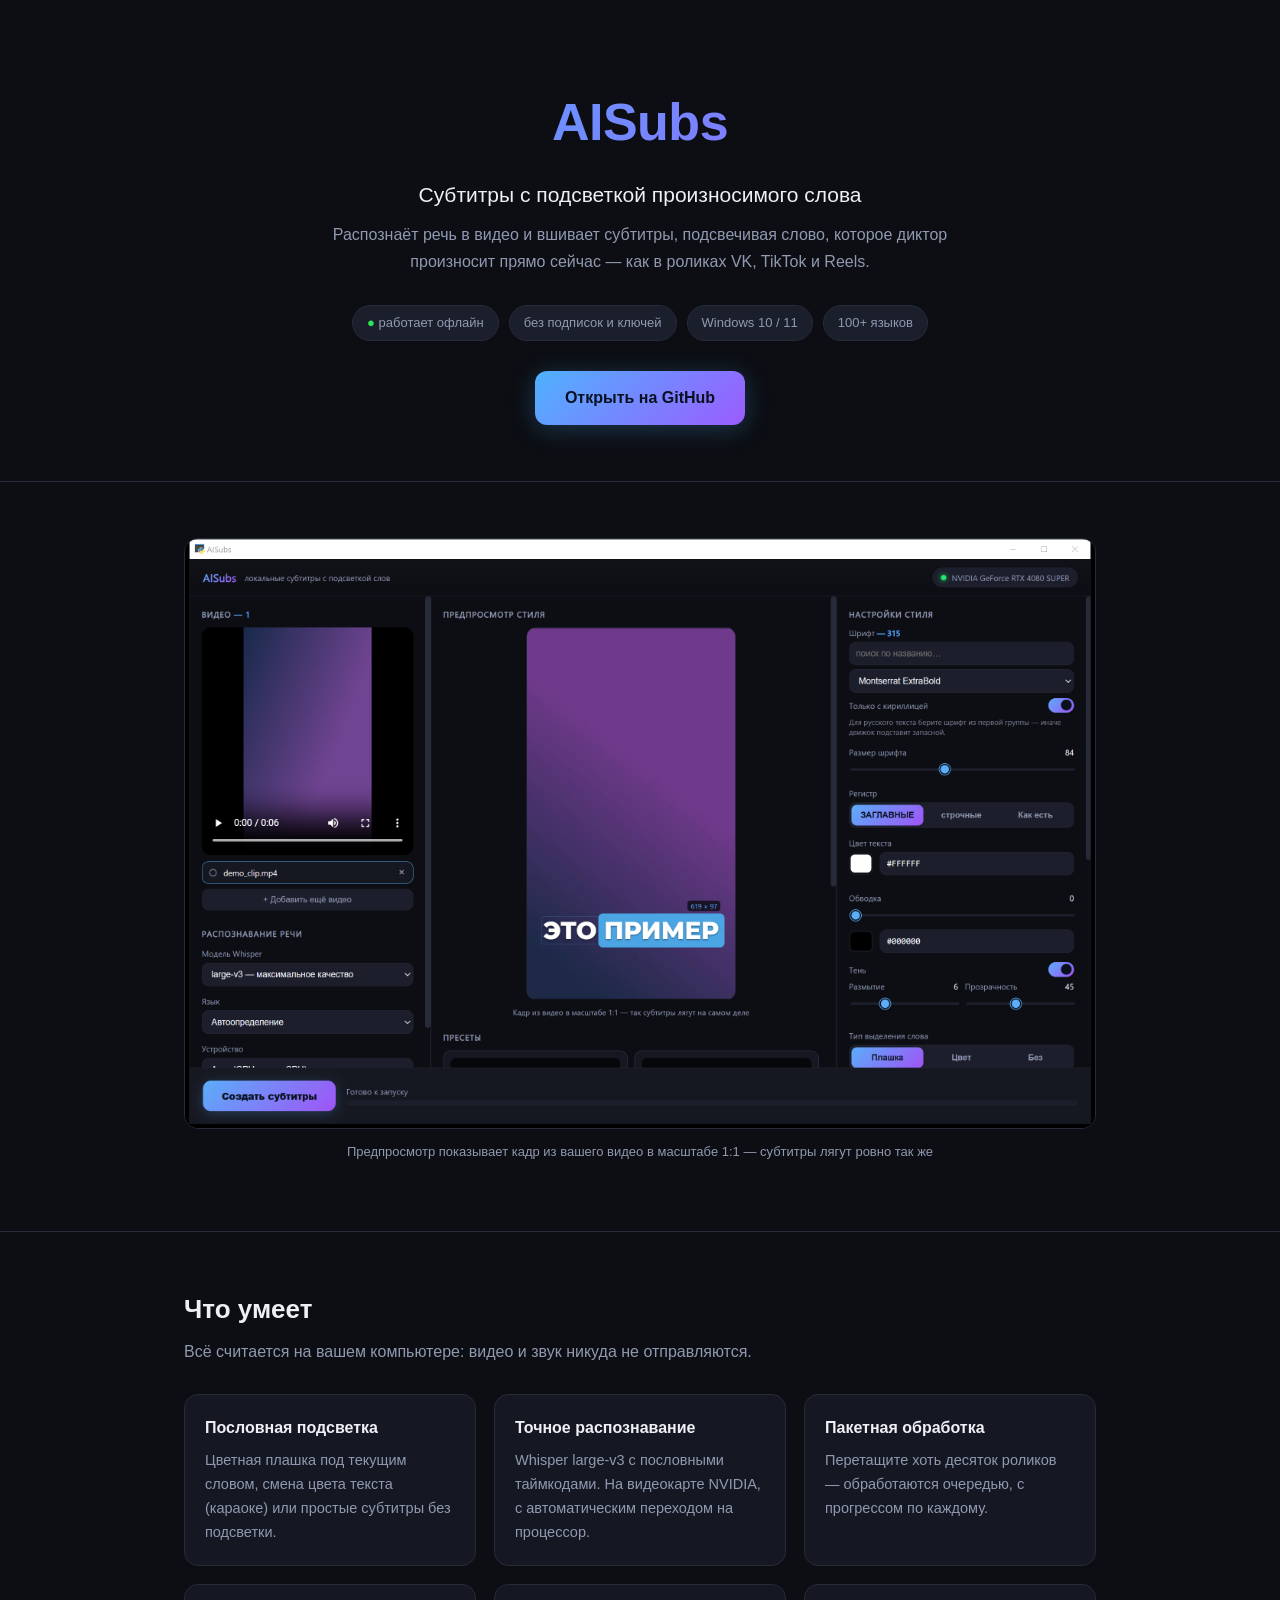
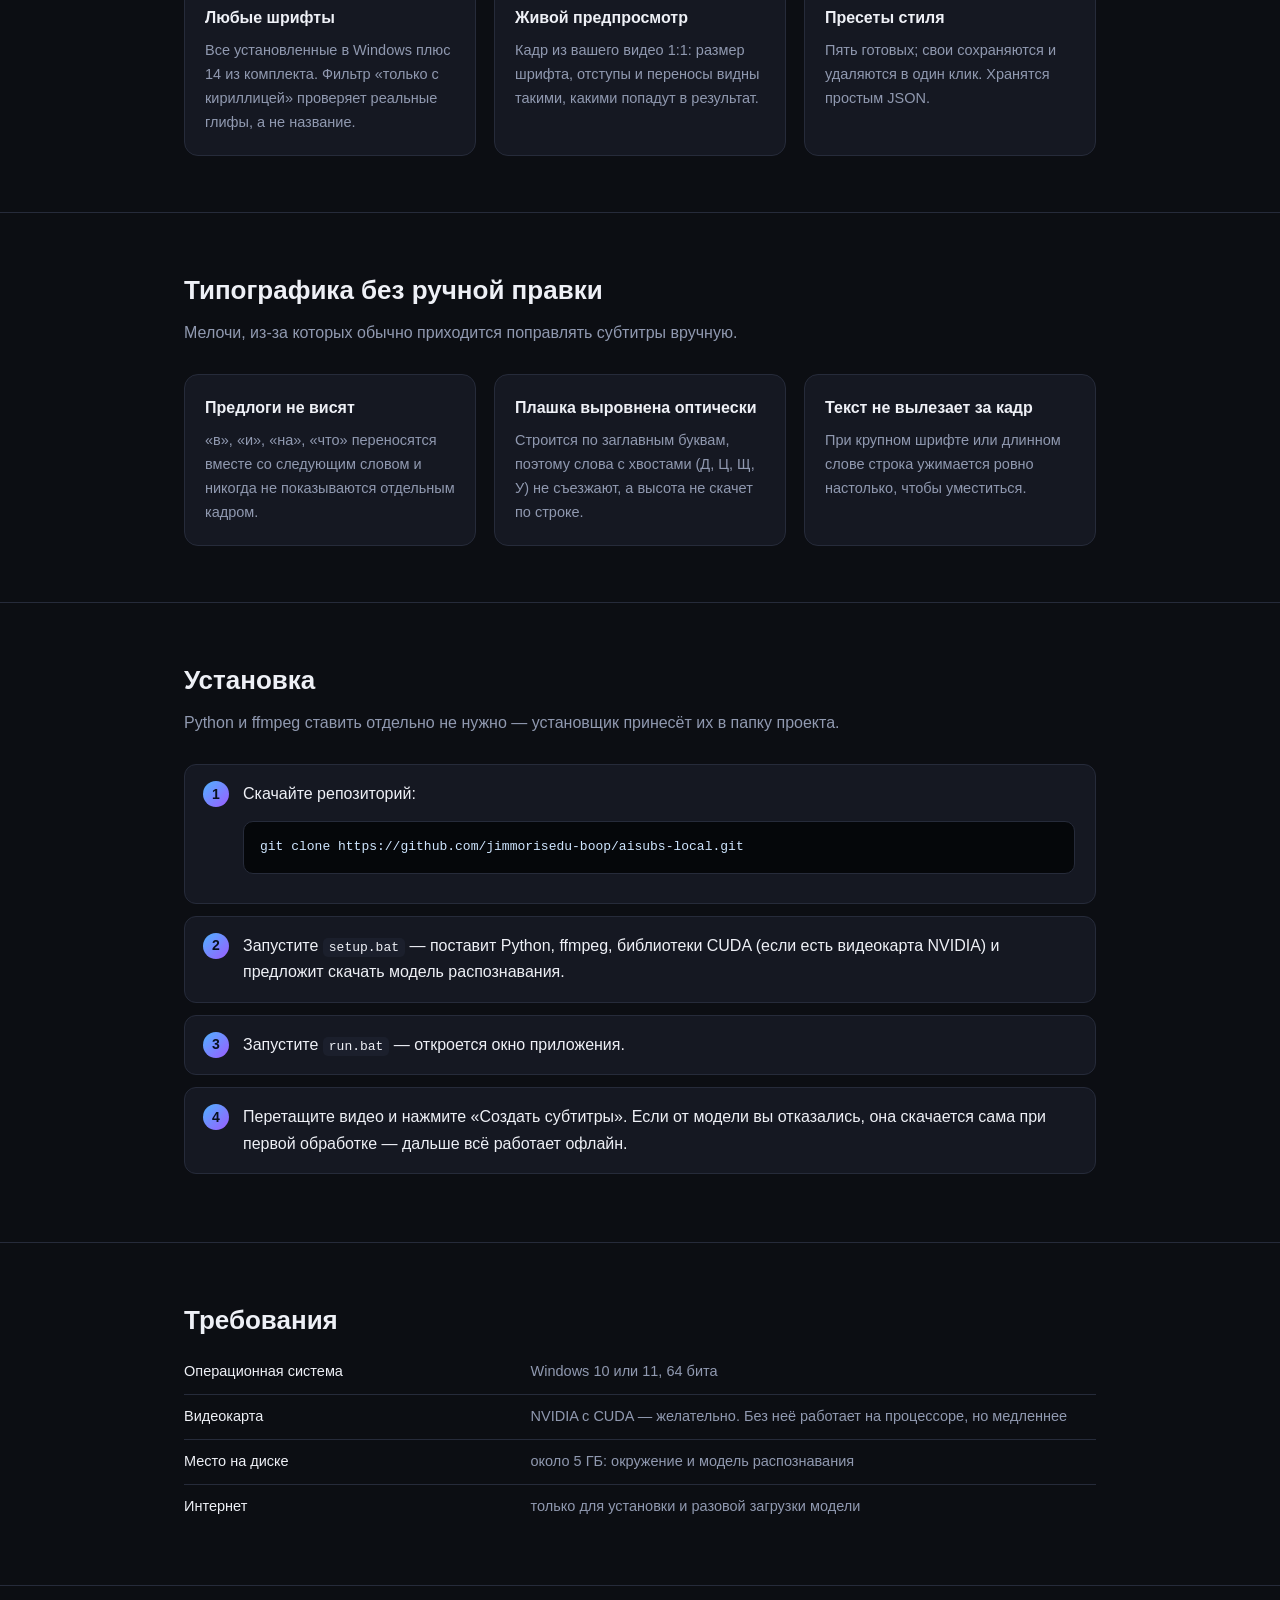
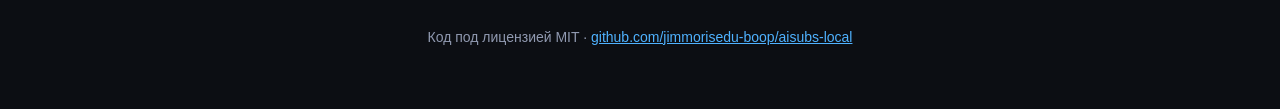
==== docs/index.html @ 1dc3ffa7 "setup.bat ставит всё необходимое, включая CUDA и модель Раньше установщик приносил только Python и f" ====
<!DOCTYPE html>
<html lang="ru">
<head>
<meta charset="UTF-8">
<meta name="viewport" content="width=device-width, initial-scale=1">
<title>AISubs — локальные субтитры с подсветкой слов</title>
<meta name="description" content="Приложение для Windows: распознаёт речь и вшивает субтитры с подсветкой произносимого слова. Работает офлайн, без подписок.">
<style>
:root{
  --bg:#0c0e13; --panel:#151822; --panel-2:#1b1f2c; --border:#262b3a;
  --text:#eef0f6; --dim:#9099b0; --accent:#4fb2ff; --accent-2:#9b5cff;
  --grad:linear-gradient(135deg,#4fb2ff,#9b5cff); --good:#2be55b;
}
*{box-sizing:border-box}
body{
  margin:0; background:var(--bg); color:var(--text);
  font-family:-apple-system,"Segoe UI",Roboto,sans-serif; line-height:1.65;
}
a{color:var(--accent)}
.wrap{max-width:960px; margin:0 auto; padding:0 24px}

header{padding:80px 0 56px; text-align:center; border-bottom:1px solid var(--border)}
.logo{
  font-size:52px; font-weight:800; letter-spacing:-.5px; margin:0 0 12px;
  background:var(--grad); -webkit-background-clip:text; background-clip:text; color:transparent;
}
.tagline{font-size:21px; color:var(--text); margin:0 0 10px}
.sub{color:var(--dim); max-width:620px; margin:0 auto 30px}
.badges{display:flex; gap:10px; justify-content:center; flex-wrap:wrap; margin-bottom:30px}
.badge{
  background:var(--panel-2); border:1px solid var(--border); color:var(--dim);
  padding:6px 14px; border-radius:999px; font-size:13px;
}
.badge b{color:var(--good); font-weight:600}
.cta{
  display:inline-block; background:var(--grad); color:#08111f; font-weight:800;
  padding:14px 30px; border-radius:12px; text-decoration:none; font-size:16px;
  box-shadow:0 4px 24px rgba(79,178,255,.25);
}
.cta:hover{filter:brightness(1.08)}

section{padding:56px 0; border-bottom:1px solid var(--border)}
h2{font-size:26px; margin:0 0 8px}
.lead{color:var(--dim); margin:0 0 28px}

.shot{width:100%; border-radius:14px; border:1px solid var(--border); display:block}
.caption{text-align:center; color:var(--dim); font-size:13px; margin-top:12px}

.grid{display:grid; grid-template-columns:repeat(auto-fit,minmax(260px,1fr)); gap:18px}
.card{background:var(--panel); border:1px solid var(--border); border-radius:14px; padding:20px}
.card h3{margin:0 0 8px; font-size:16px}
.card p{margin:0; color:var(--dim); font-size:14.5px}

ol.steps{counter-reset:s; list-style:none; padding:0; margin:0}
ol.steps li{
  counter-increment:s; background:var(--panel); border:1px solid var(--border);
  border-radius:12px; padding:16px 20px 16px 58px; margin-bottom:12px; position:relative;
}
ol.steps li::before{
  content:counter(s); position:absolute; left:18px; top:16px;
  width:26px; height:26px; border-radius:50%; background:var(--grad); color:#08111f;
  font-weight:800; font-size:14px; display:flex; align-items:center; justify-content:center;
}
code, pre{font-family:ui-monospace,Consolas,monospace}
pre{
  background:#05070a; border:1px solid var(--border); border-radius:10px;
  padding:14px 16px; overflow-x:auto; font-size:13.5px; color:#cfe6ff;
}
code{background:var(--panel-2); padding:2px 6px; border-radius:5px; font-size:13px}
pre code{background:none; padding:0}

table{width:100%; border-collapse:collapse; font-size:14.5px}
td{padding:10px 0; border-bottom:1px solid var(--border); color:var(--dim)}
td:first-child{color:var(--text); width:38%}
tr:last-child td{border-bottom:none}

footer{padding:40px 0 60px; text-align:center; color:var(--dim); font-size:14px}
</style>
</head>
<body>

<header>
  <div class="wrap">
    <h1 class="logo">AISubs</h1>
    <p class="tagline">Субтитры с подсветкой произносимого слова</p>
    <p class="sub">
      Распознаёт речь в видео и вшивает субтитры, подсвечивая слово, которое
      диктор произносит прямо сейчас — как в роликах VK, TikTok и Reels.
    </p>
    <div class="badges">
      <span class="badge"><b>●</b> работает офлайн</span>
      <span class="badge">без подписок и ключей</span>
      <span class="badge">Windows 10 / 11</span>
      <span class="badge">100+ языков</span>
    </div>
    <a class="cta" href="https://github.com/jimmorisedu-boop/aisubs-local">Открыть на GitHub</a>
  </div>
</header>

<section>
  <div class="wrap">
    <img class="shot" src="screenshot.png" alt="Окно AISubs: очередь видео, предпросмотр на кадре, настройки стиля">
    <p class="caption">Предпросмотр показывает кадр из вашего видео в масштабе 1:1 — субтитры лягут ровно так же</p>
  </div>
</section>

<section>
  <div class="wrap">
    <h2>Что умеет</h2>
    <p class="lead">Всё считается на вашем компьютере: видео и звук никуда не отправляются.</p>
    <div class="grid">
      <div class="card">
        <h3>Пословная подсветка</h3>
        <p>Цветная плашка под текущим словом, смена цвета текста (караоке) или простые субтитры без подсветки.</p>
      </div>
      <div class="card">
        <h3>Точное распознавание</h3>
        <p>Whisper large-v3 с пословными таймкодами. На видеокарте NVIDIA, с автоматическим переходом на процессор.</p>
      </div>
      <div class="card">
        <h3>Пакетная обработка</h3>
        <p>Перетащите хоть десяток роликов — обработаются очередью, с прогрессом по каждому.</p>
      </div>
      <div class="card">
        <h3>Любые шрифты</h3>
        <p>Все установленные в Windows плюс 14 из комплекта. Фильтр «только с кириллицей» проверяет реальные глифы, а не название.</p>
      </div>
      <div class="card">
        <h3>Живой предпросмотр</h3>
        <p>Кадр из вашего видео 1:1: размер шрифта, отступы и переносы видны такими, какими попадут в результат.</p>
      </div>
      <div class="card">
        <h3>Пресеты стиля</h3>
        <p>Пять готовых; свои сохраняются и удаляются в один клик. Хранятся простым JSON.</p>
      </div>
    </div>
  </div>
</section>

<section>
  <div class="wrap">
    <h2>Типографика без ручной правки</h2>
    <p class="lead">Мелочи, из-за которых обычно приходится поправлять субтитры вручную.</p>
    <div class="grid">
      <div class="card">
        <h3>Предлоги не висят</h3>
        <p>«в», «и», «на», «что» переносятся вместе со следующим словом и никогда не показываются отдельным кадром.</p>
      </div>
      <div class="card">
        <h3>Плашка выровнена оптически</h3>
        <p>Строится по заглавным буквам, поэтому слова с хвостами (Д, Ц, Щ, У) не съезжают, а высота не скачет по строке.</p>
      </div>
      <div class="card">
        <h3>Текст не вылезает за кадр</h3>
        <p>При крупном шрифте или длинном слове строка ужимается ровно настолько, чтобы уместиться.</p>
      </div>
    </div>
  </div>
</section>

<section>
  <div class="wrap">
    <h2>Установка</h2>
    <p class="lead">Python и ffmpeg ставить отдельно не нужно — установщик принесёт их в папку проекта.</p>
    <ol class="steps">
      <li>Скачайте репозиторий:
        <pre><code>git clone https://github.com/jimmorisedu-boop/aisubs-local.git</code></pre>
      </li>
      <li>Запустите <code>setup.bat</code> — поставит Python, ffmpeg, библиотеки
          CUDA (если есть видеокарта NVIDIA) и предложит скачать модель
          распознавания.</li>
      <li>Запустите <code>run.bat</code> — откроется окно приложения.</li>
      <li>Перетащите видео и нажмите «Создать субтитры». Если от модели вы
          отказались, она скачается сама при первой обработке — дальше всё
          работает офлайн.</li>
    </ol>
  </div>
</section>

<section>
  <div class="wrap">
    <h2>Требования</h2>
    <table>
      <tr><td>Операционная система</td><td>Windows 10 или 11, 64 бита</td></tr>
      <tr><td>Видеокарта</td><td>NVIDIA с CUDA — желательно. Без неё работает на процессоре, но медленнее</td></tr>
      <tr><td>Место на диске</td><td>около 5 ГБ: окружение и модель распознавания</td></tr>
      <tr><td>Интернет</td><td>только для установки и разовой загрузки модели</td></tr>
    </table>
  </div>
</section>

<footer>
  <div class="wrap">
    Код под лицензией MIT ·
    <a href="https://github.com/jimmorisedu-boop/aisubs-local">github.com/jimmorisedu-boop/aisubs-local</a>
  </div>
</footer>

</body>
</html>
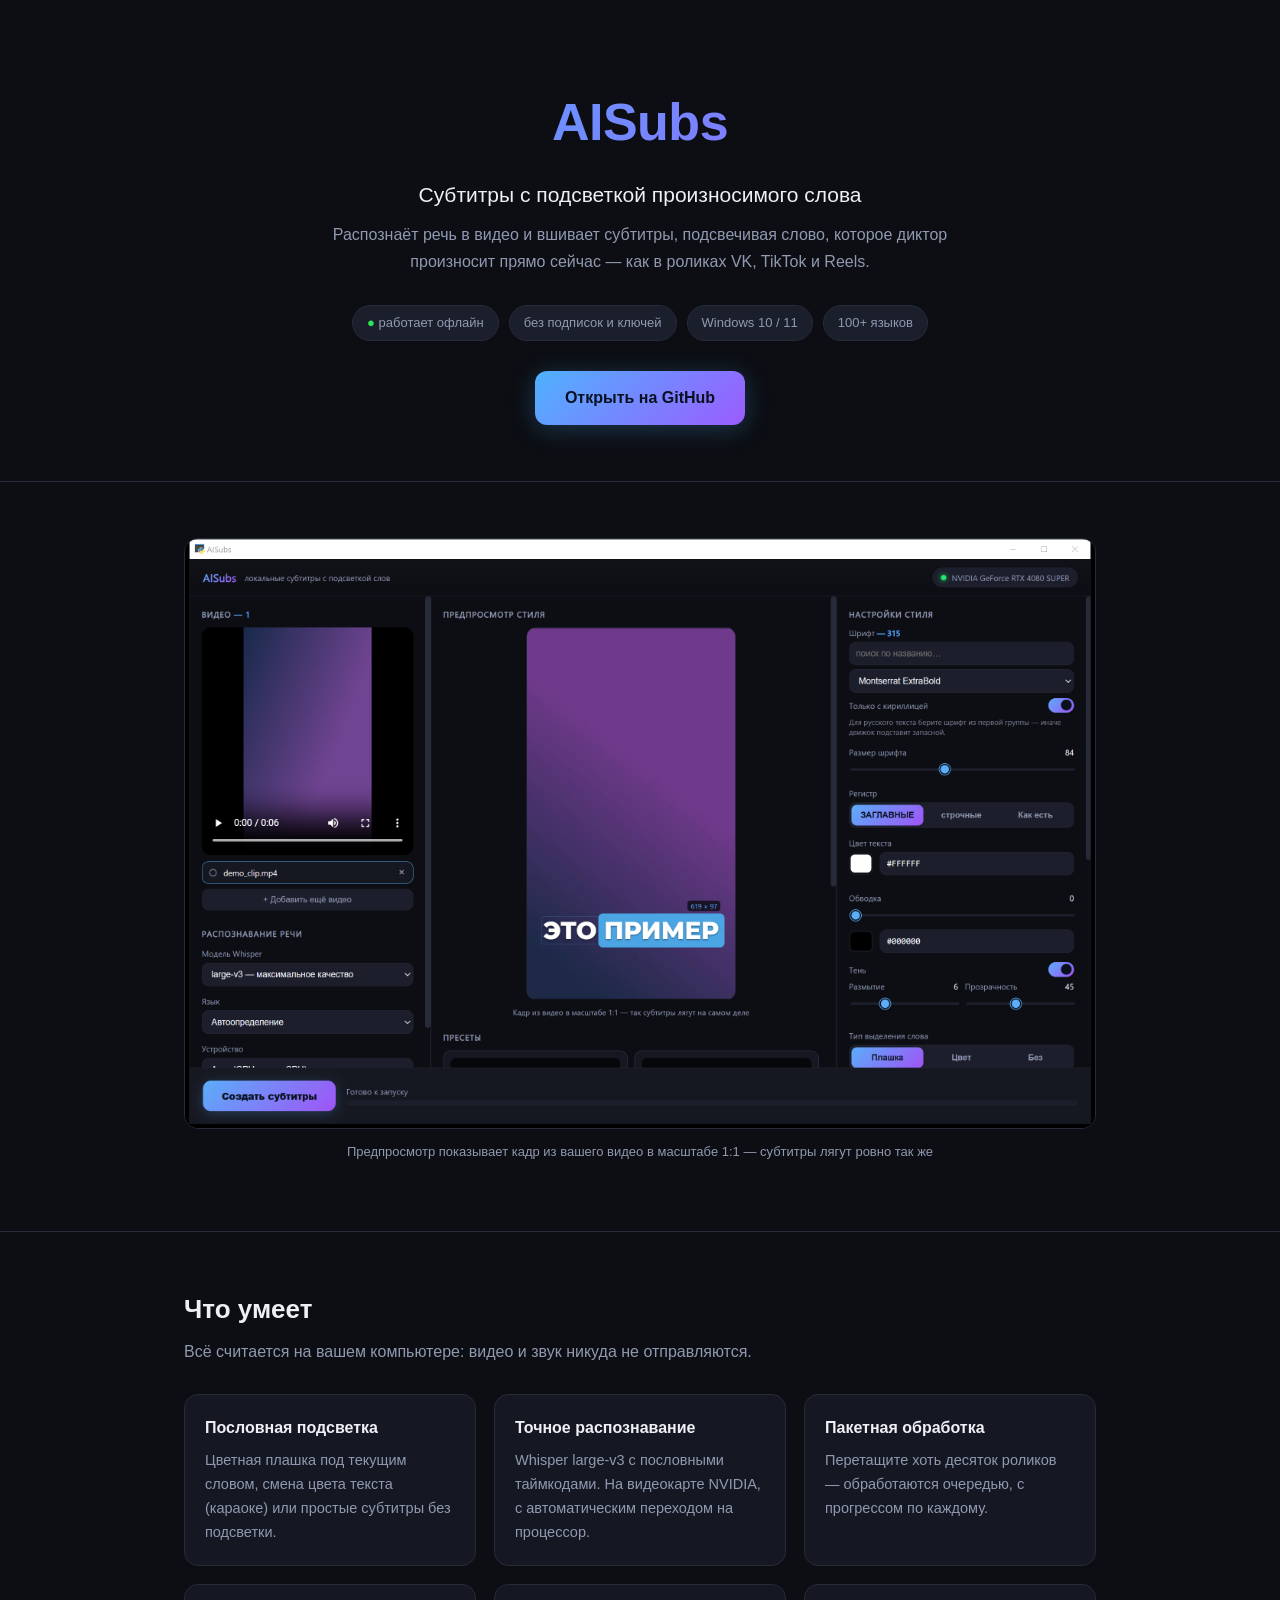
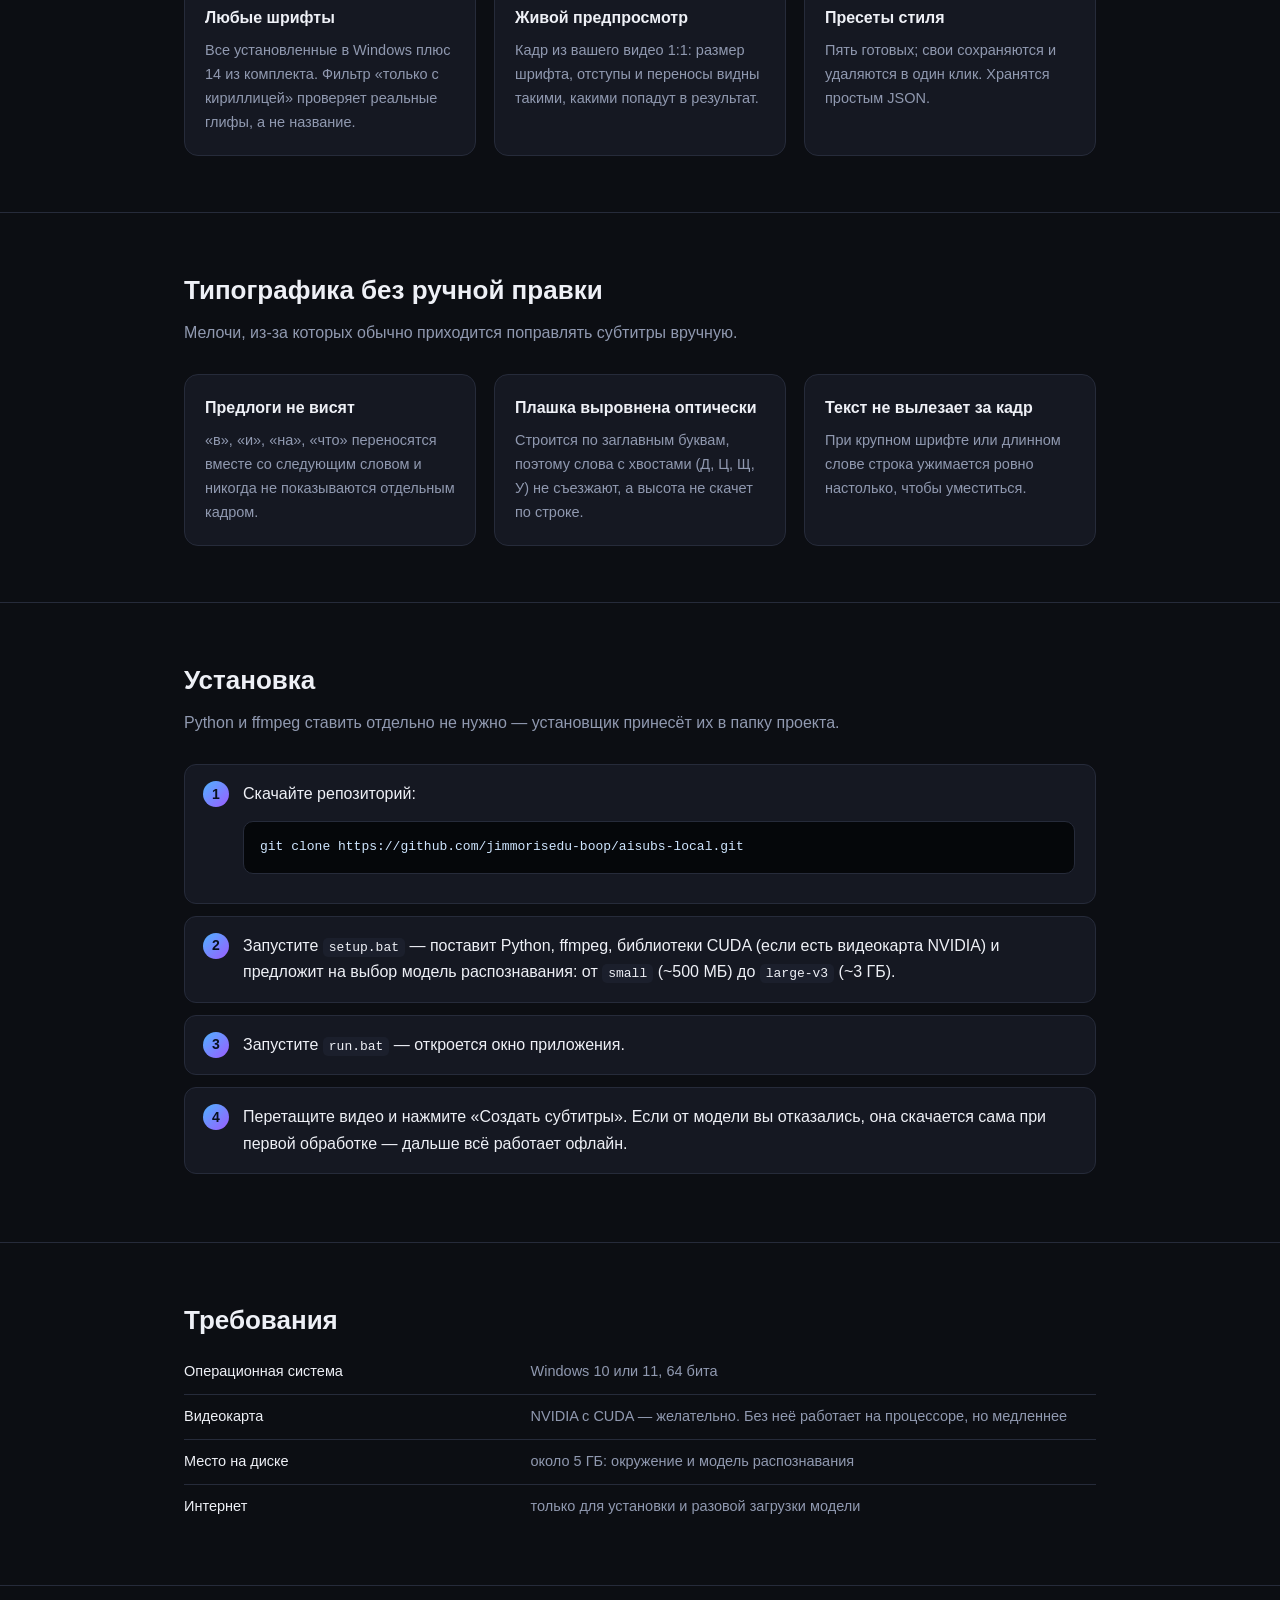
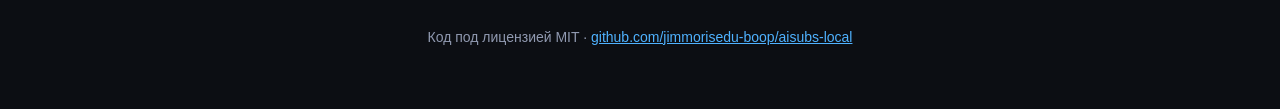
==== commit 7965f53c: "Выбор модели при установке и согласованный выбор в интерфейсе Установщик жёстко тянул large-v3 (3 ГБ" ====
--- a/docs/index.html
+++ b/docs/index.html
@@ -167,8 +167,9 @@
         <pre><code>git clone https://github.com/jimmorisedu-boop/aisubs-local.git</code></pre>
       </li>
       <li>Запустите <code>setup.bat</code> — поставит Python, ffmpeg, библиотеки
-          CUDA (если есть видеокарта NVIDIA) и предложит скачать модель
-          распознавания.</li>
+          CUDA (если есть видеокарта NVIDIA) и предложит на выбор модель
+          распознавания: от <code>small</code> (~500 МБ) до
+          <code>large-v3</code> (~3 ГБ).</li>
       <li>Запустите <code>run.bat</code> — откроется окно приложения.</li>
       <li>Перетащите видео и нажмите «Создать субтитры». Если от модели вы
           отказались, она скачается сама при первой обработке — дальше всё
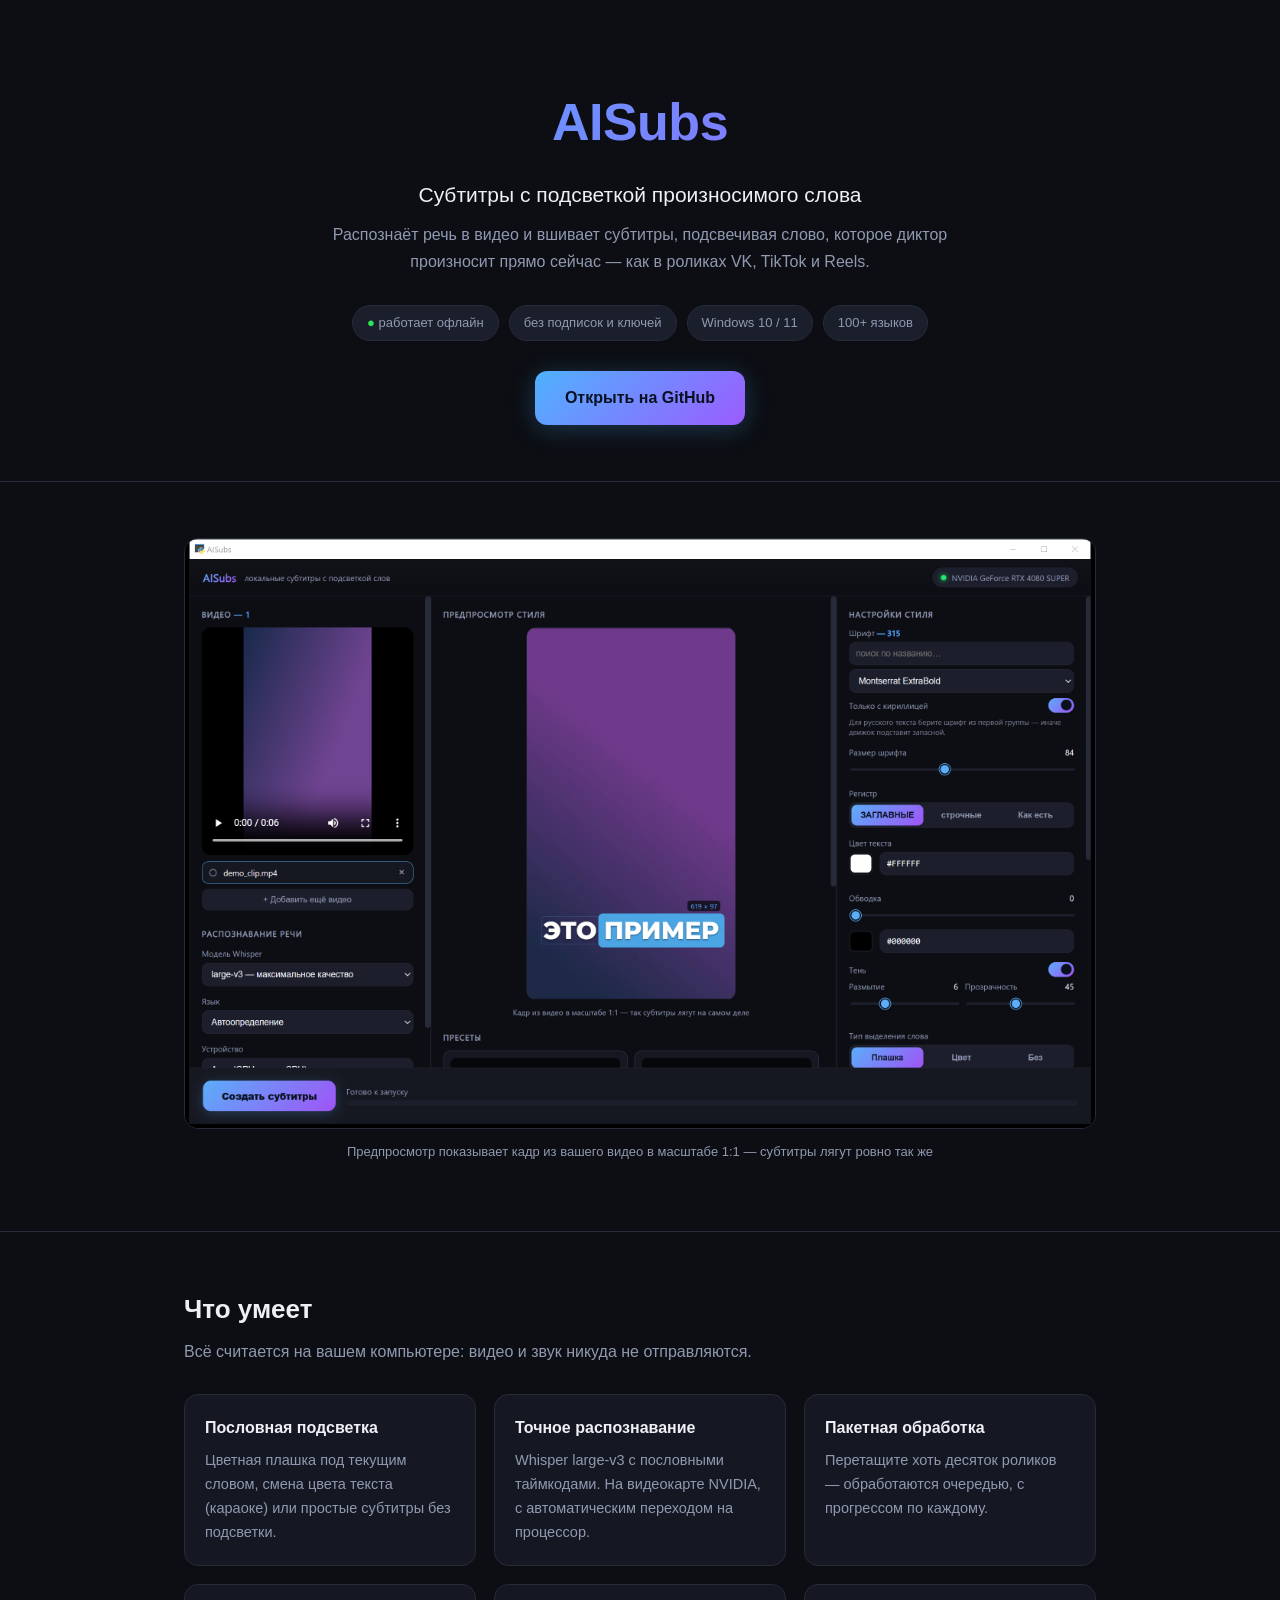
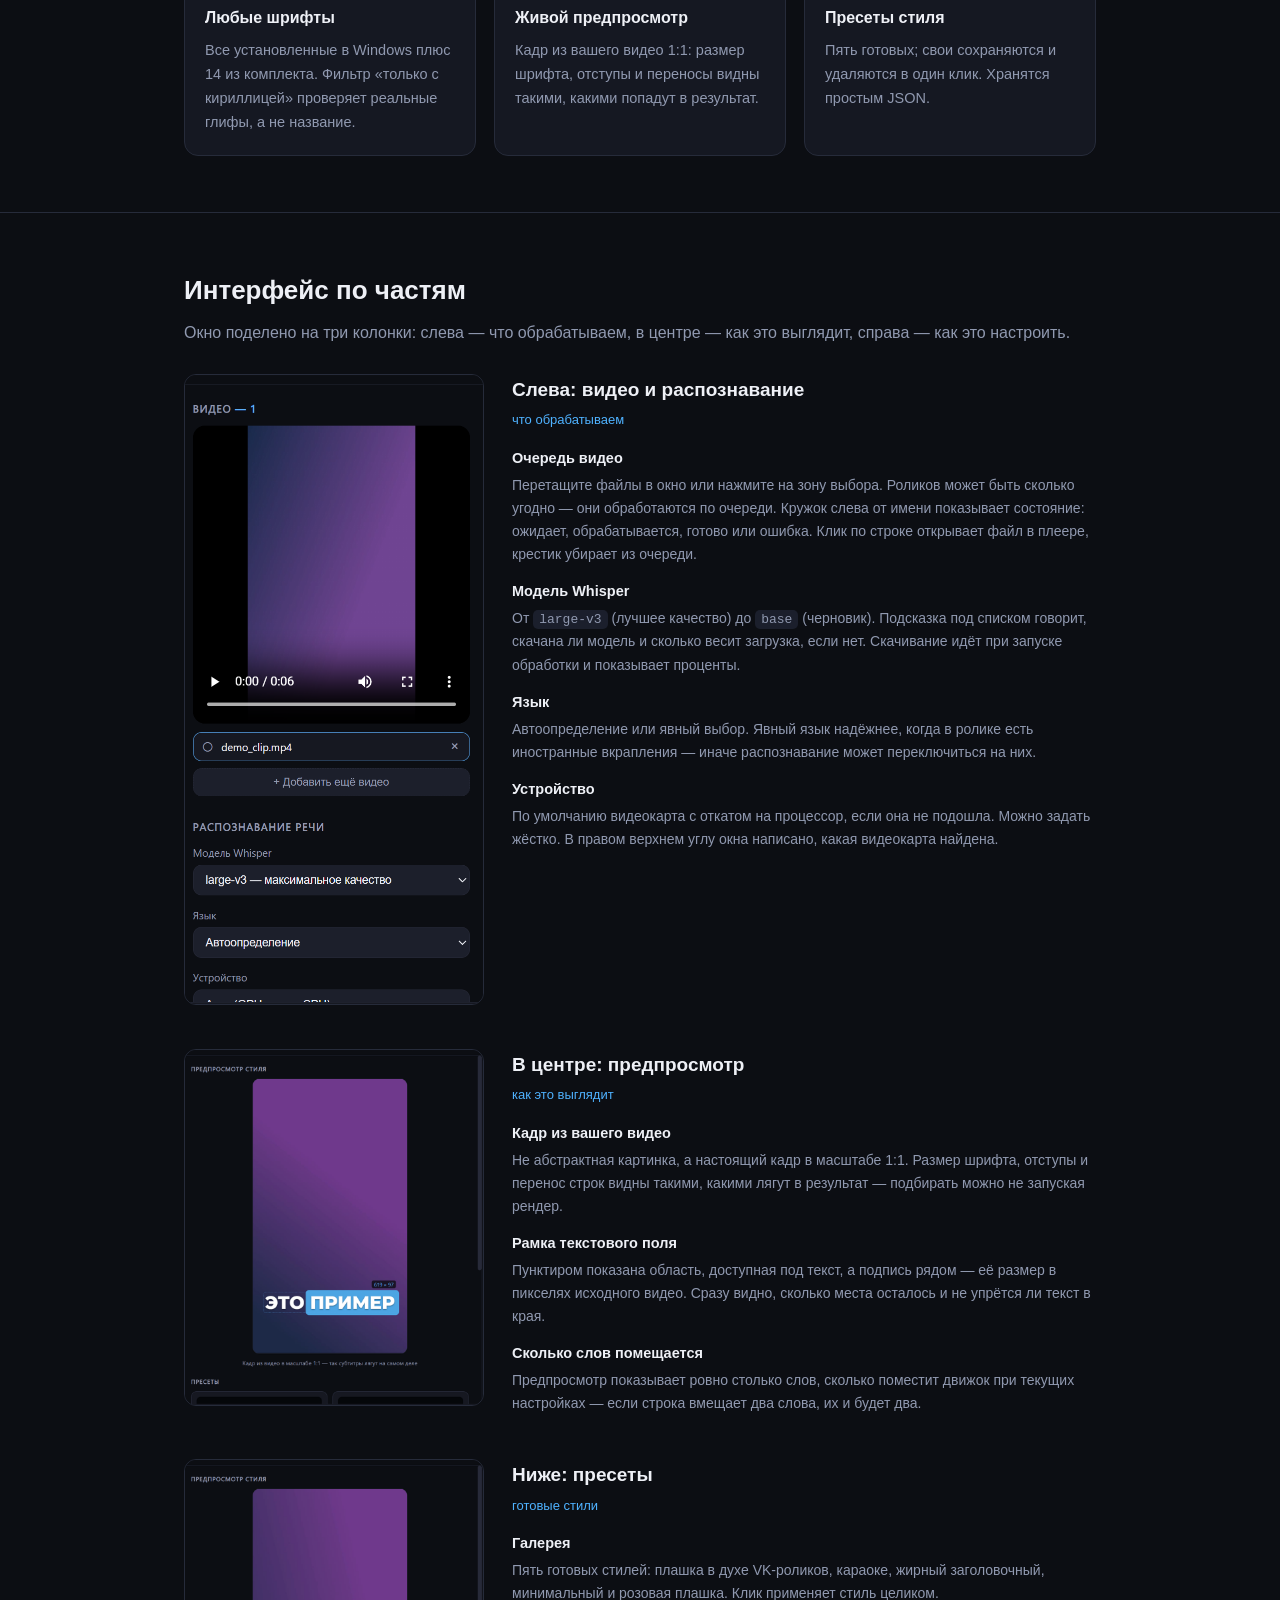
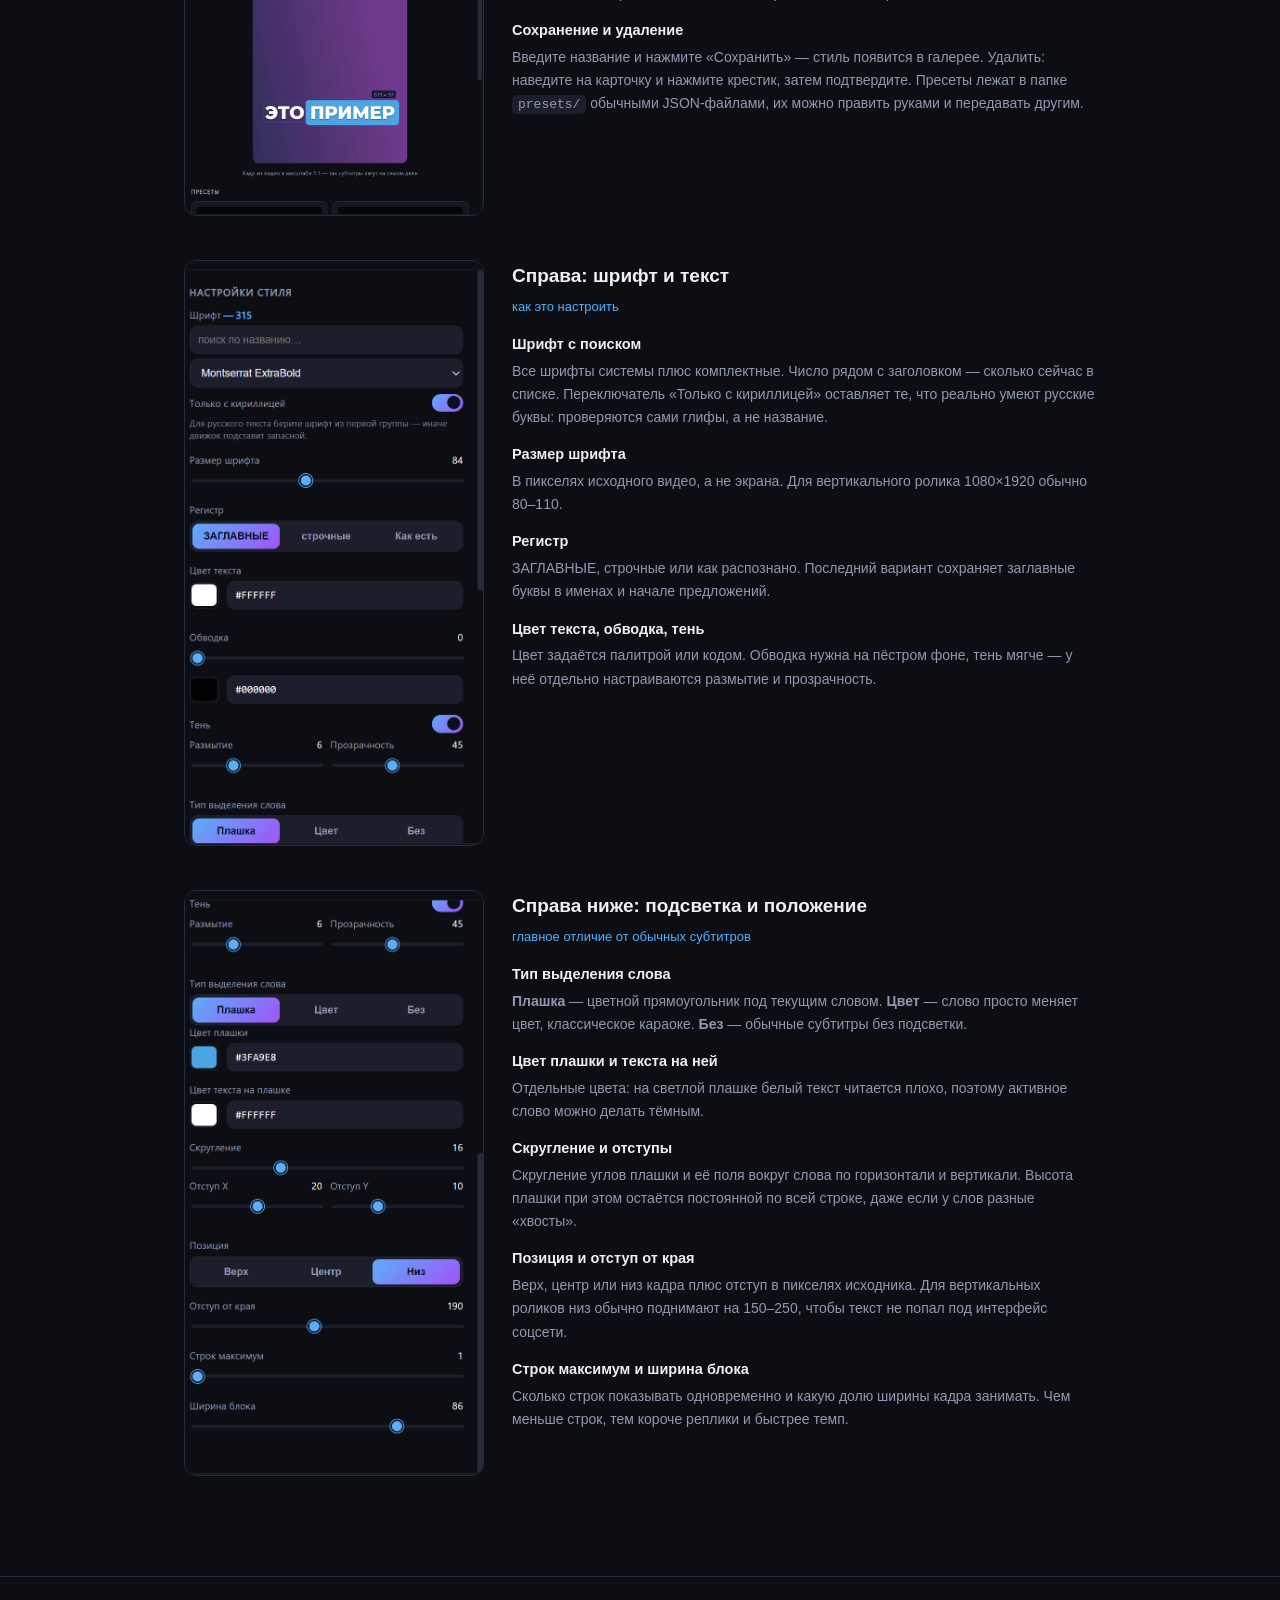
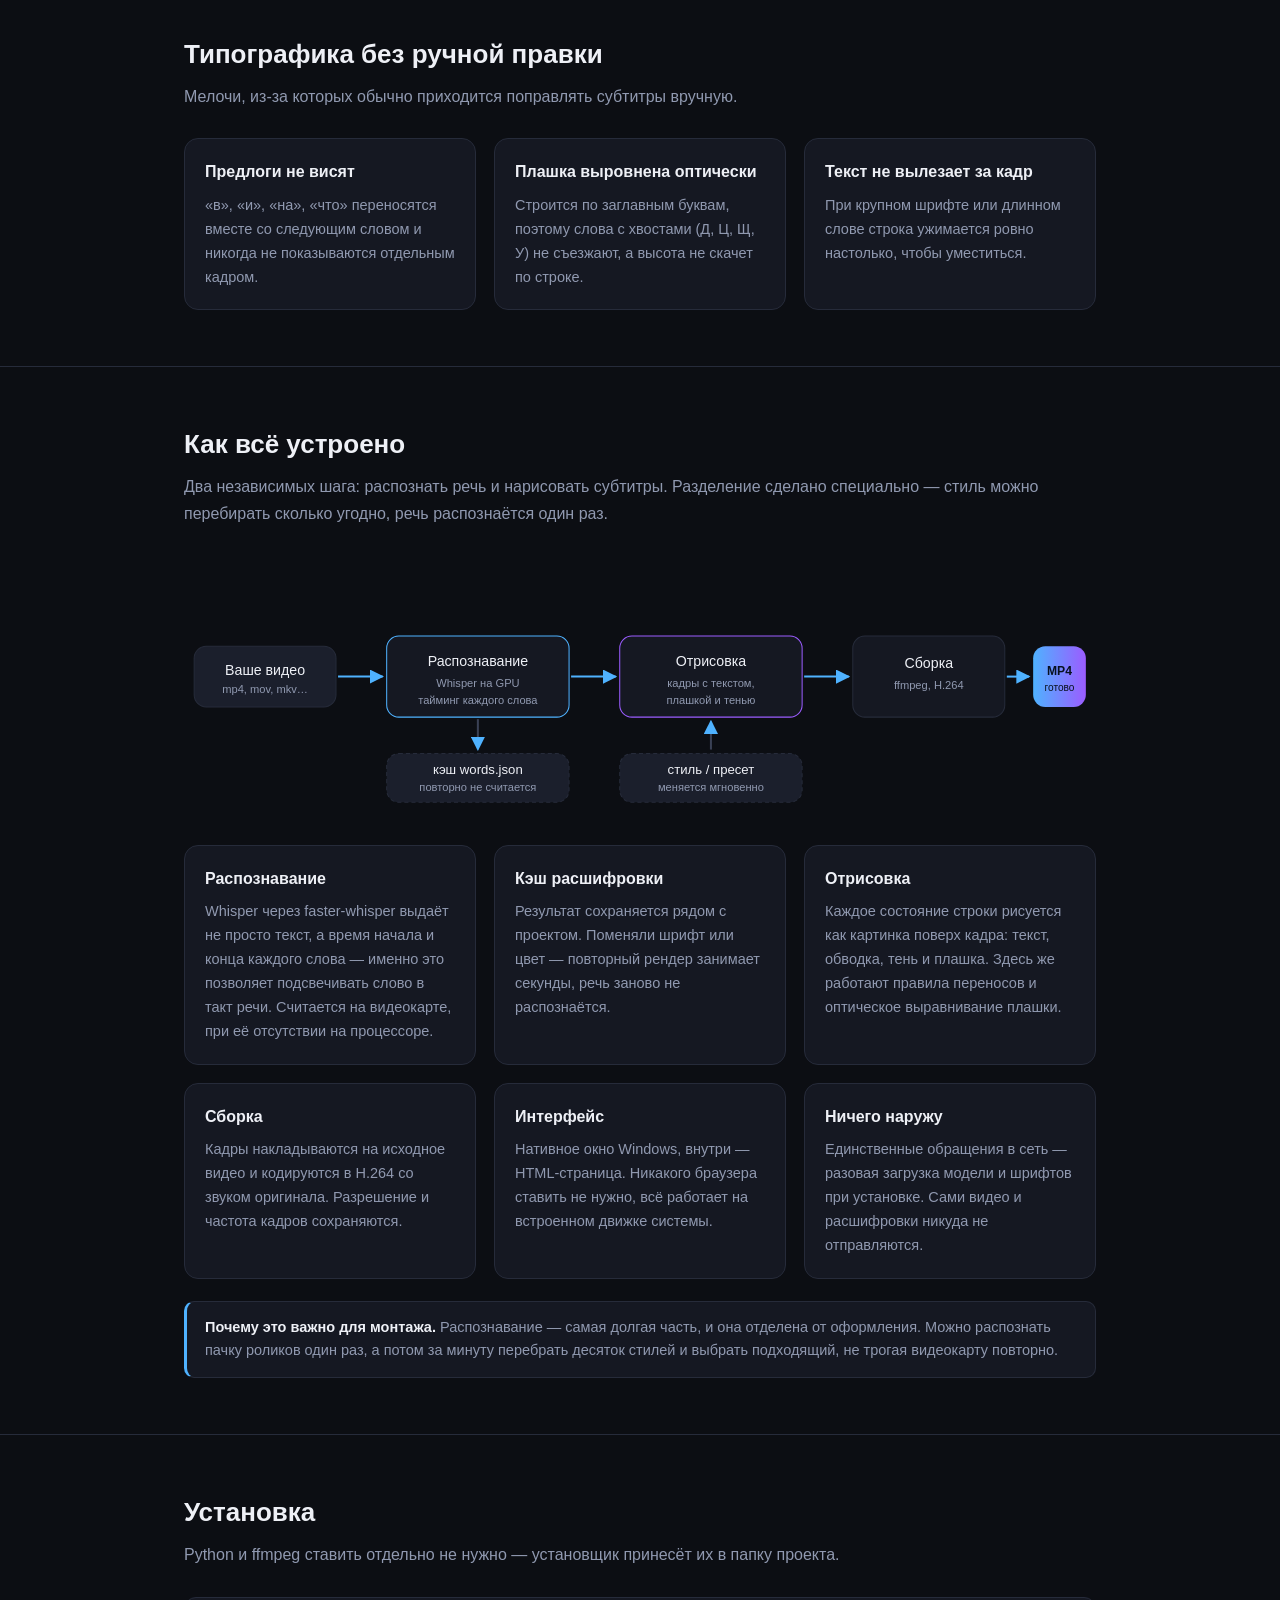
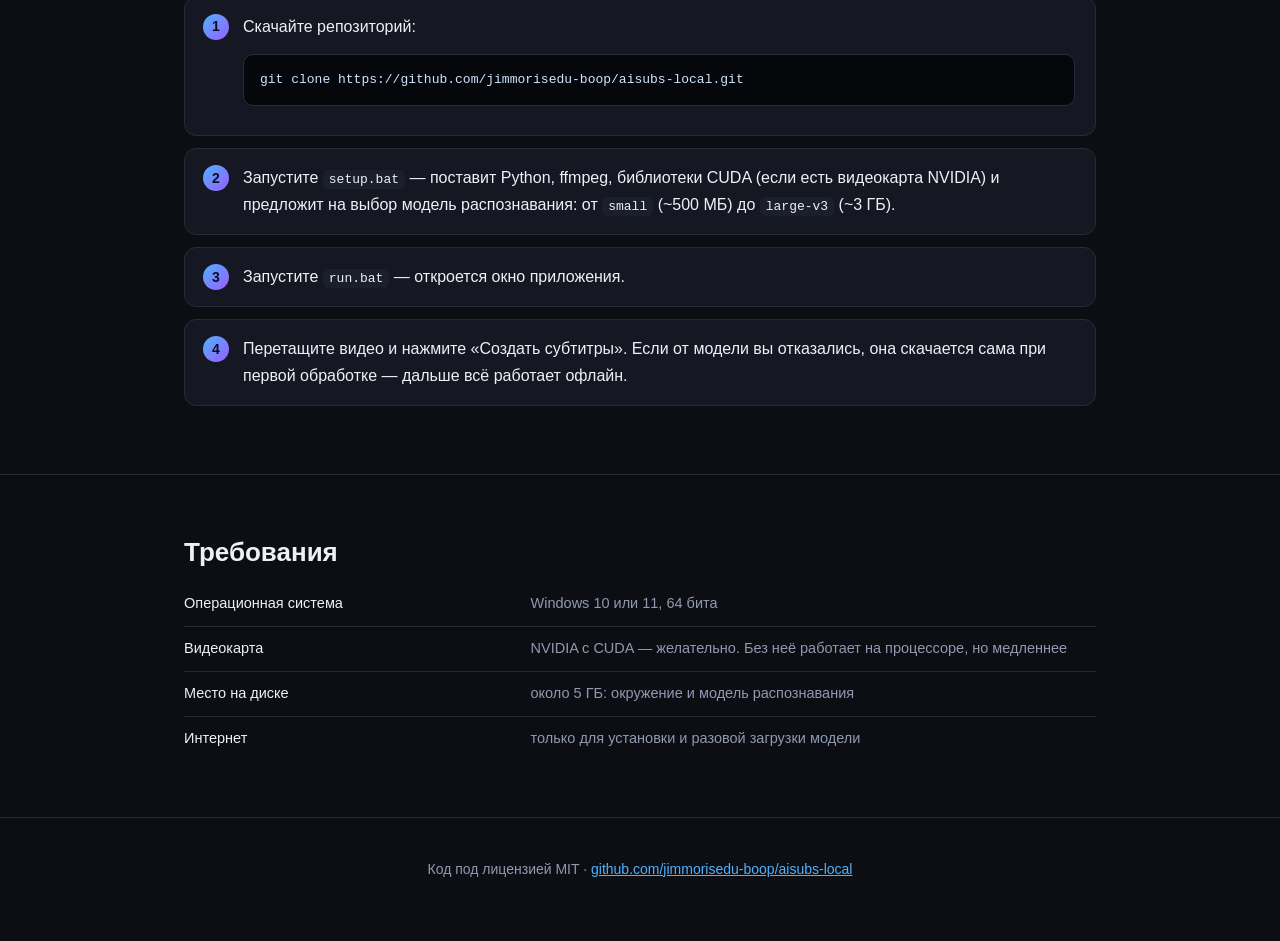
==== commit 16370102: "Страница: подробный разбор интерфейса и схема работы - пять панелей интерфейса с фрагментами скриншо" ====
--- a/docs/index.html
+++ b/docs/index.html
@@ -74,6 +74,34 @@
 td:first-child{color:var(--text); width:38%}
 tr:last-child td{border-bottom:none}
 
+/* panel walkthrough */
+.panel{
+  display:grid; grid-template-columns:minmax(0,300px) 1fr; gap:28px;
+  align-items:start; margin-bottom:44px;
+}
+.panel img{
+  width:100%; border-radius:12px; border:1px solid var(--border); display:block;
+}
+.panel h3{margin:0 0 4px; font-size:19px}
+.panel .role{color:var(--accent); font-size:13px; margin:0 0 16px}
+dl{margin:0}
+dt{color:var(--text); font-weight:600; font-size:14.5px; margin-top:14px}
+dt:first-child{margin-top:0}
+dd{margin:3px 0 0; color:var(--dim); font-size:14px}
+@media (max-width:720px){
+  .panel{grid-template-columns:1fr}
+  .panel img{max-width:320px; margin:0 auto}
+}
+
+/* pipeline diagram */
+.flow{width:100%; height:auto; display:block; margin:8px 0 26px}
+.flow text{font-family:-apple-system,"Segoe UI",sans-serif}
+.note{
+  background:var(--panel); border:1px solid var(--border); border-left:3px solid var(--accent);
+  border-radius:10px; padding:14px 18px; color:var(--dim); font-size:14.5px; margin-top:22px;
+}
+.note b{color:var(--text)}
+
 footer{padding:40px 0 60px; text-align:center; color:var(--dim); font-size:14px}
 </style>
 </head>
@@ -139,6 +167,150 @@
 
 <section>
   <div class="wrap">
+    <h2>Интерфейс по частям</h2>
+    <p class="lead">Окно поделено на три колонки: слева — что обрабатываем,
+       в центре — как это выглядит, справа — как это настроить.</p>
+
+    <div class="panel">
+      <img src="ui-input.png" alt="Левая панель: очередь видео и настройки распознавания">
+      <div>
+        <h3>Слева: видео и распознавание</h3>
+        <p class="role">что обрабатываем</p>
+        <dl>
+          <dt>Очередь видео</dt>
+          <dd>Перетащите файлы в окно или нажмите на зону выбора. Роликов может
+              быть сколько угодно — они обработаются по очереди. Кружок слева от
+              имени показывает состояние: ожидает, обрабатывается, готово или
+              ошибка. Клик по строке открывает файл в плеере, крестик убирает
+              из очереди.</dd>
+
+          <dt>Модель Whisper</dt>
+          <dd>От <code>large-v3</code> (лучшее качество) до <code>base</code>
+              (черновик). Подсказка под списком говорит, скачана ли модель и
+              сколько весит загрузка, если нет. Скачивание идёт при запуске
+              обработки и показывает проценты.</dd>
+
+          <dt>Язык</dt>
+          <dd>Автоопределение или явный выбор. Явный язык надёжнее, когда в
+              ролике есть иностранные вкрапления — иначе распознавание может
+              переключиться на них.</dd>
+
+          <dt>Устройство</dt>
+          <dd>По умолчанию видеокарта с откатом на процессор, если она не
+              подошла. Можно задать жёстко. В правом верхнем углу окна написано,
+              какая видеокарта найдена.</dd>
+        </dl>
+      </div>
+    </div>
+
+    <div class="panel">
+      <img src="ui-preview.png" alt="Центральная панель: предпросмотр на кадре видео">
+      <div>
+        <h3>В центре: предпросмотр</h3>
+        <p class="role">как это выглядит</p>
+        <dl>
+          <dt>Кадр из вашего видео</dt>
+          <dd>Не абстрактная картинка, а настоящий кадр в масштабе 1:1. Размер
+              шрифта, отступы и перенос строк видны такими, какими лягут в
+              результат — подбирать можно не запуская рендер.</dd>
+
+          <dt>Рамка текстового поля</dt>
+          <dd>Пунктиром показана область, доступная под текст, а подпись рядом —
+              её размер в пикселях исходного видео. Сразу видно, сколько места
+              осталось и не упрётся ли текст в края.</dd>
+
+          <dt>Сколько слов помещается</dt>
+          <dd>Предпросмотр показывает ровно столько слов, сколько поместит
+              движок при текущих настройках — если строка вмещает два слова, их
+              и будет два.</dd>
+        </dl>
+      </div>
+    </div>
+
+    <div class="panel">
+      <img src="ui-presets.png" alt="Галерея пресетов и поле сохранения">
+      <div>
+        <h3>Ниже: пресеты</h3>
+        <p class="role">готовые стили</p>
+        <dl>
+          <dt>Галерея</dt>
+          <dd>Пять готовых стилей: плашка в духе VK-роликов, караоке, жирный
+              заголовочный, минимальный и розовая плашка. Клик применяет стиль
+              целиком.</dd>
+
+          <dt>Сохранение и удаление</dt>
+          <dd>Введите название и нажмите «Сохранить» — стиль появится в галерее.
+              Удалить: наведите на карточку и нажмите крестик, затем
+              подтвердите. Пресеты лежат в папке <code>presets/</code> обычными
+              JSON-файлами, их можно править руками и передавать другим.</dd>
+        </dl>
+      </div>
+    </div>
+
+    <div class="panel">
+      <img src="ui-style.png" alt="Правая панель: шрифт, размер, регистр, цвет, обводка, тень">
+      <div>
+        <h3>Справа: шрифт и текст</h3>
+        <p class="role">как это настроить</p>
+        <dl>
+          <dt>Шрифт с поиском</dt>
+          <dd>Все шрифты системы плюс комплектные. Число рядом с заголовком —
+              сколько сейчас в списке. Переключатель «Только с кириллицей»
+              оставляет те, что реально умеют русские буквы: проверяются сами
+              глифы, а не название.</dd>
+
+          <dt>Размер шрифта</dt>
+          <dd>В пикселях исходного видео, а не экрана. Для вертикального ролика
+              1080×1920 обычно 80–110.</dd>
+
+          <dt>Регистр</dt>
+          <dd>ЗАГЛАВНЫЕ, строчные или как распознано. Последний вариант
+              сохраняет заглавные буквы в именах и начале предложений.</dd>
+
+          <dt>Цвет текста, обводка, тень</dt>
+          <dd>Цвет задаётся палитрой или кодом. Обводка нужна на пёстром фоне,
+              тень мягче — у неё отдельно настраиваются размытие и
+              прозрачность.</dd>
+        </dl>
+      </div>
+    </div>
+
+    <div class="panel">
+      <img src="ui-style-2.png" alt="Настройки подсветки слова и положения блока">
+      <div>
+        <h3>Справа ниже: подсветка и положение</h3>
+        <p class="role">главное отличие от обычных субтитров</p>
+        <dl>
+          <dt>Тип выделения слова</dt>
+          <dd><b>Плашка</b> — цветной прямоугольник под текущим словом.
+              <b>Цвет</b> — слово просто меняет цвет, классическое караоке.
+              <b>Без</b> — обычные субтитры без подсветки.</dd>
+
+          <dt>Цвет плашки и текста на ней</dt>
+          <dd>Отдельные цвета: на светлой плашке белый текст читается плохо,
+              поэтому активное слово можно делать тёмным.</dd>
+
+          <dt>Скругление и отступы</dt>
+          <dd>Скругление углов плашки и её поля вокруг слова по горизонтали и
+              вертикали. Высота плашки при этом остаётся постоянной по всей
+              строке, даже если у слов разные «хвосты».</dd>
+
+          <dt>Позиция и отступ от края</dt>
+          <dd>Верх, центр или низ кадра плюс отступ в пикселях исходника. Для
+              вертикальных роликов низ обычно поднимают на 150–250, чтобы текст
+              не попал под интерфейс соцсети.</dd>
+
+          <dt>Строк максимум и ширина блока</dt>
+          <dd>Сколько строк показывать одновременно и какую долю ширины кадра
+              занимать. Чем меньше строк, тем короче реплики и быстрее темп.</dd>
+        </dl>
+      </div>
+    </div>
+  </div>
+</section>
+
+<section>
+  <div class="wrap">
     <h2>Типографика без ручной правки</h2>
     <p class="lead">Мелочи, из-за которых обычно приходится поправлять субтитры вручную.</p>
     <div class="grid">
@@ -154,6 +326,106 @@
         <h3>Текст не вылезает за кадр</h3>
         <p>При крупном шрифте или длинном слове строка ужимается ровно настолько, чтобы уместиться.</p>
       </div>
+    </div>
+  </div>
+</section>
+
+<section>
+  <div class="wrap">
+    <h2>Как всё устроено</h2>
+    <p class="lead">Два независимых шага: распознать речь и нарисовать субтитры.
+       Разделение сделано специально — стиль можно перебирать сколько угодно,
+       речь распознаётся один раз.</p>
+
+    <svg class="flow" viewBox="0 0 900 260" xmlns="http://www.w3.org/2000/svg" role="img"
+         aria-label="Схема: видео идёт в распознавание речи, результат кэшируется, затем отрисовка субтитров и сборка видео">
+      <defs>
+        <marker id="arrow" viewBox="0 0 10 10" refX="9" refY="5" markerWidth="7" markerHeight="7" orient="auto">
+          <path d="M0,0 L10,5 L0,10 z" fill="#4fb2ff"/>
+        </marker>
+        <linearGradient id="g1" x1="0" y1="0" x2="1" y2="0">
+          <stop offset="0%" stop-color="#4fb2ff"/><stop offset="100%" stop-color="#9b5cff"/>
+        </linearGradient>
+      </defs>
+
+      <rect x="10" y="90" width="140" height="60" rx="12" fill="#1b1f2c" stroke="#262b3a"/>
+      <text x="80" y="118" fill="#eef0f6" font-size="14" text-anchor="middle">Ваше видео</text>
+      <text x="80" y="136" fill="#9099b0" font-size="11" text-anchor="middle">mp4, mov, mkv…</text>
+
+      <rect x="200" y="80" width="180" height="80" rx="12" fill="#151822" stroke="#4fb2ff"/>
+      <text x="290" y="110" fill="#eef0f6" font-size="14" text-anchor="middle">Распознавание</text>
+      <text x="290" y="130" fill="#9099b0" font-size="11" text-anchor="middle">Whisper на GPU</text>
+      <text x="290" y="147" fill="#9099b0" font-size="11" text-anchor="middle">тайминг каждого слова</text>
+
+      <rect x="200" y="196" width="180" height="48" rx="12" fill="#1b1f2c" stroke="#262b3a" stroke-dasharray="4 3"/>
+      <text x="290" y="216" fill="#eef0f6" font-size="13" text-anchor="middle">кэш words.json</text>
+      <text x="290" y="233" fill="#9099b0" font-size="11" text-anchor="middle">повторно не считается</text>
+
+      <rect x="430" y="80" width="180" height="80" rx="12" fill="#151822" stroke="#9b5cff"/>
+      <text x="520" y="110" fill="#eef0f6" font-size="14" text-anchor="middle">Отрисовка</text>
+      <text x="520" y="130" fill="#9099b0" font-size="11" text-anchor="middle">кадры с текстом,</text>
+      <text x="520" y="147" fill="#9099b0" font-size="11" text-anchor="middle">плашкой и тенью</text>
+
+      <rect x="430" y="196" width="180" height="48" rx="12" fill="#1b1f2c" stroke="#262b3a" stroke-dasharray="4 3"/>
+      <text x="520" y="216" fill="#eef0f6" font-size="13" text-anchor="middle">стиль / пресет</text>
+      <text x="520" y="233" fill="#9099b0" font-size="11" text-anchor="middle">меняется мгновенно</text>
+
+      <rect x="660" y="80" width="150" height="80" rx="12" fill="#151822" stroke="#262b3a"/>
+      <text x="735" y="112" fill="#eef0f6" font-size="14" text-anchor="middle">Сборка</text>
+      <text x="735" y="132" fill="#9099b0" font-size="11" text-anchor="middle">ffmpeg, H.264</text>
+
+      <rect x="838" y="90" width="52" height="60" rx="12" fill="url(#g1)"/>
+      <text x="864" y="118" fill="#08111f" font-size="12" font-weight="700" text-anchor="middle">MP4</text>
+      <text x="864" y="134" fill="#08111f" font-size="10" text-anchor="middle">готово</text>
+
+      <line x1="152" y1="120" x2="196" y2="120" stroke="#4fb2ff" stroke-width="2" marker-end="url(#arrow)"/>
+      <line x1="382" y1="120" x2="426" y2="120" stroke="#4fb2ff" stroke-width="2" marker-end="url(#arrow)"/>
+      <line x1="612" y1="120" x2="656" y2="120" stroke="#4fb2ff" stroke-width="2" marker-end="url(#arrow)"/>
+      <line x1="812" y1="120" x2="834" y2="120" stroke="#4fb2ff" stroke-width="2" marker-end="url(#arrow)"/>
+      <line x1="290" y1="162" x2="290" y2="192" stroke="#3a4155" stroke-width="2" marker-end="url(#arrow)"/>
+      <line x1="520" y1="192" x2="520" y2="164" stroke="#3a4155" stroke-width="2" marker-end="url(#arrow)"/>
+    </svg>
+
+    <div class="grid">
+      <div class="card">
+        <h3>Распознавание</h3>
+        <p>Whisper через faster-whisper выдаёт не просто текст, а время начала и
+           конца каждого слова — именно это позволяет подсвечивать слово в такт
+           речи. Считается на видеокарте, при её отсутствии на процессоре.</p>
+      </div>
+      <div class="card">
+        <h3>Кэш расшифровки</h3>
+        <p>Результат сохраняется рядом с проектом. Поменяли шрифт или цвет —
+           повторный рендер занимает секунды, речь заново не распознаётся.</p>
+      </div>
+      <div class="card">
+        <h3>Отрисовка</h3>
+        <p>Каждое состояние строки рисуется как картинка поверх кадра: текст,
+           обводка, тень и плашка. Здесь же работают правила переносов и
+           оптическое выравнивание плашки.</p>
+      </div>
+      <div class="card">
+        <h3>Сборка</h3>
+        <p>Кадры накладываются на исходное видео и кодируются в H.264 со звуком
+           оригинала. Разрешение и частота кадров сохраняются.</p>
+      </div>
+      <div class="card">
+        <h3>Интерфейс</h3>
+        <p>Нативное окно Windows, внутри — HTML-страница. Никакого браузера
+           ставить не нужно, всё работает на встроенном движке системы.</p>
+      </div>
+      <div class="card">
+        <h3>Ничего наружу</h3>
+        <p>Единственные обращения в сеть — разовая загрузка модели и шрифтов при
+           установке. Сами видео и расшифровки никуда не отправляются.</p>
+      </div>
+    </div>
+
+    <div class="note">
+      <b>Почему это важно для монтажа.</b> Распознавание — самая долгая часть, и
+      она отделена от оформления. Можно распознать пачку роликов один раз, а
+      потом за минуту перебрать десяток стилей и выбрать подходящий, не трогая
+      видеокарту повторно.
     </div>
   </div>
 </section>
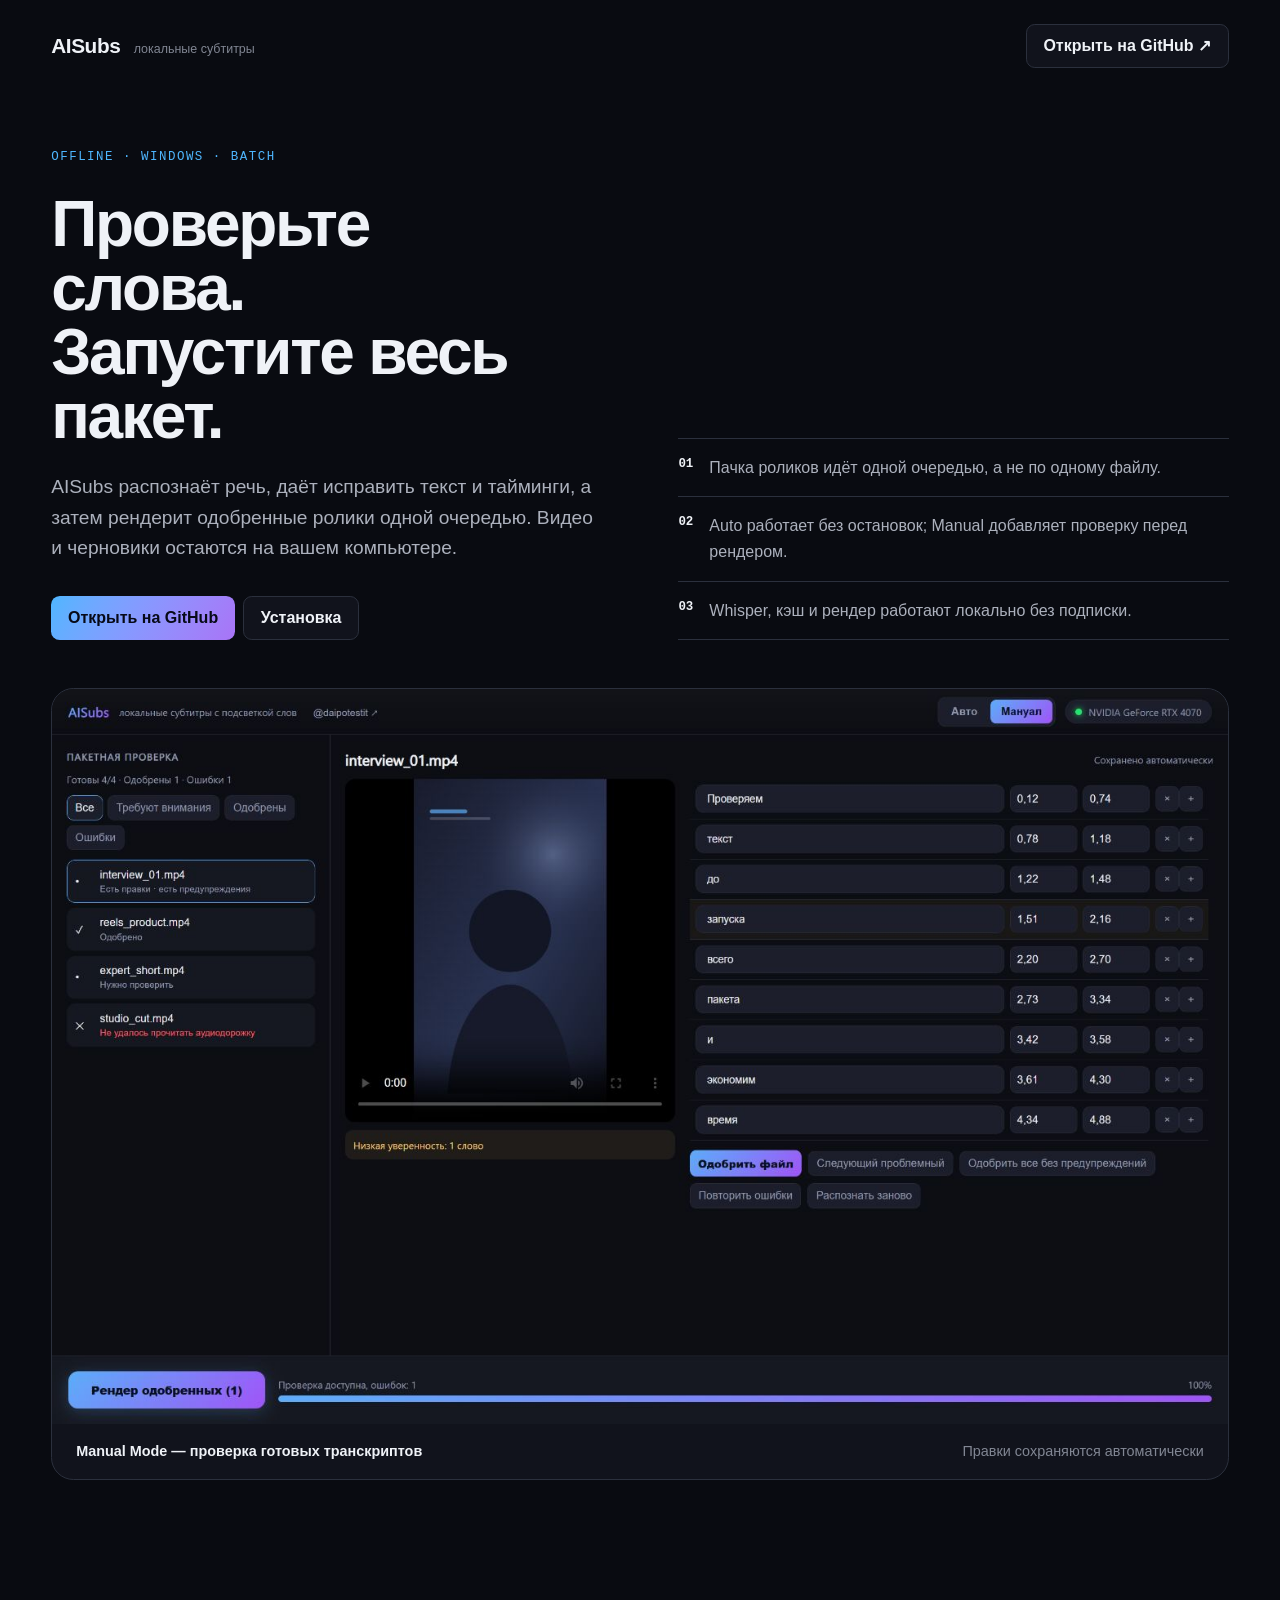
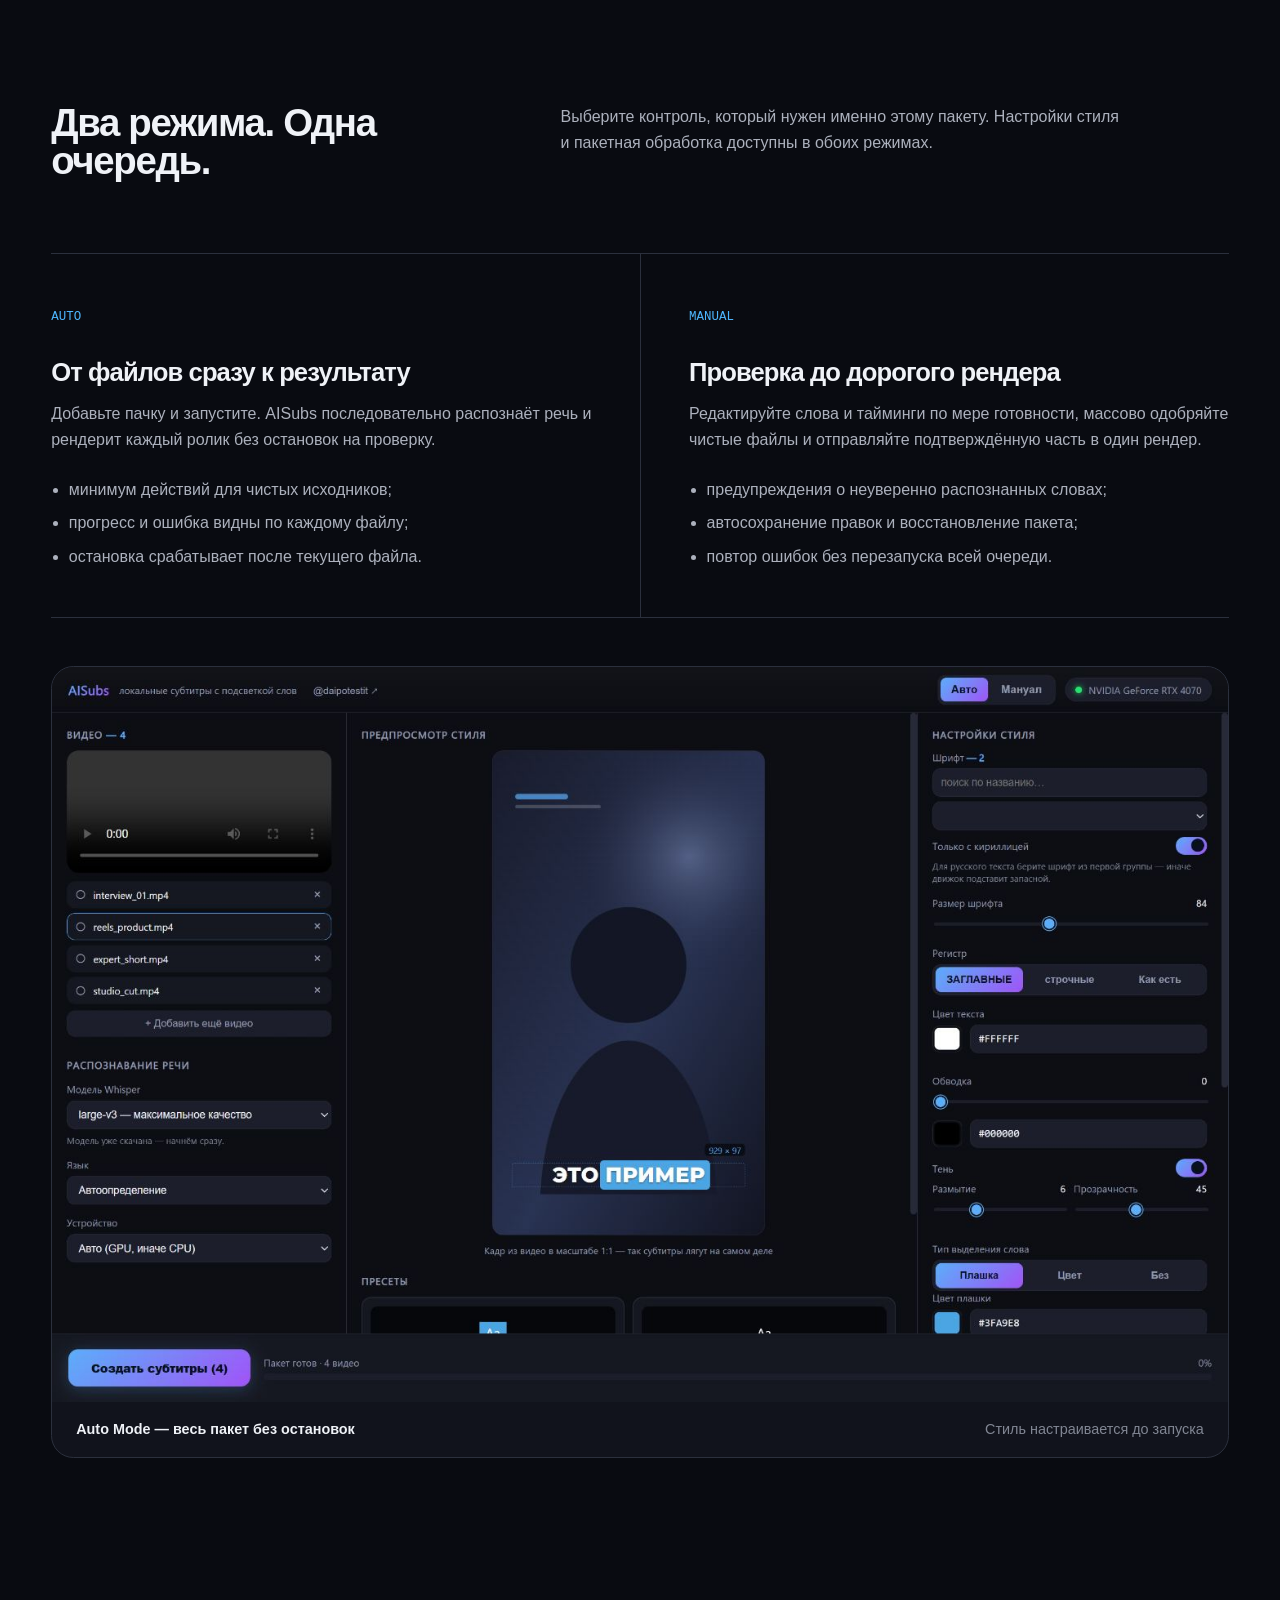
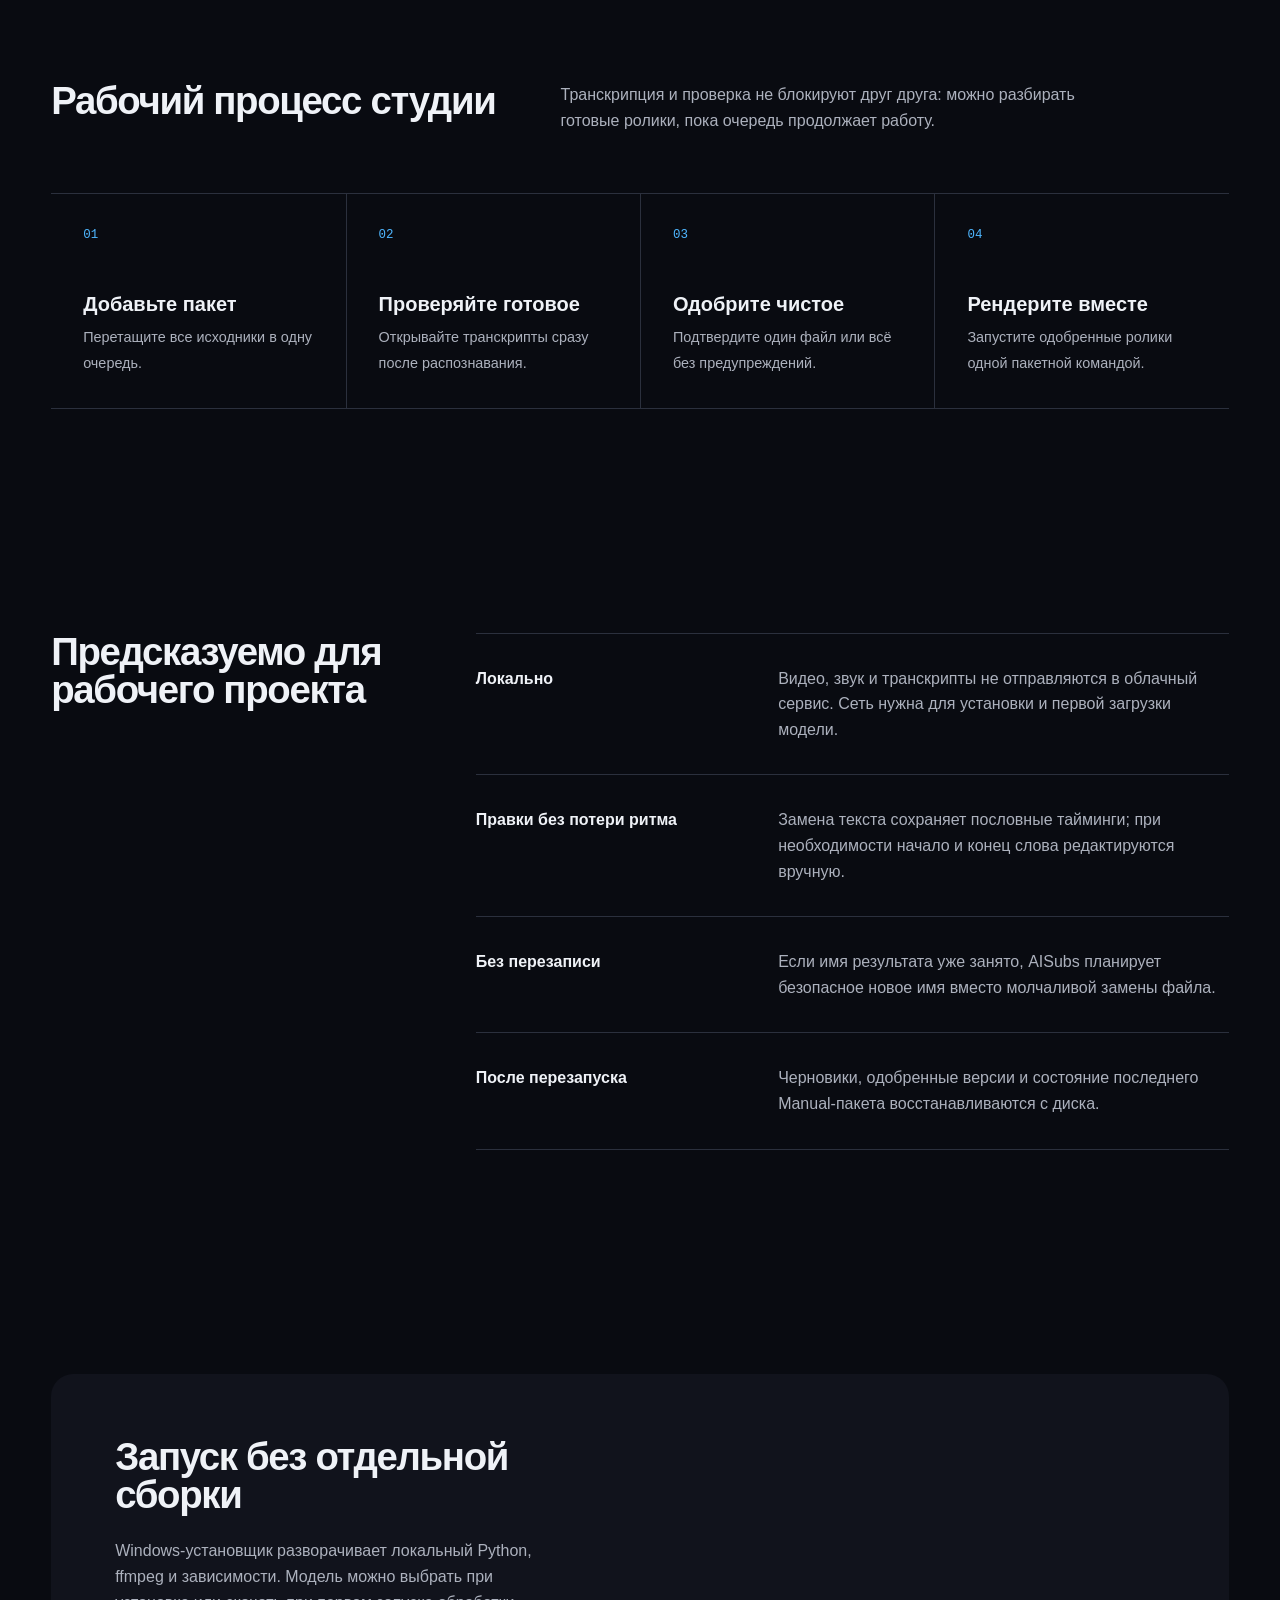
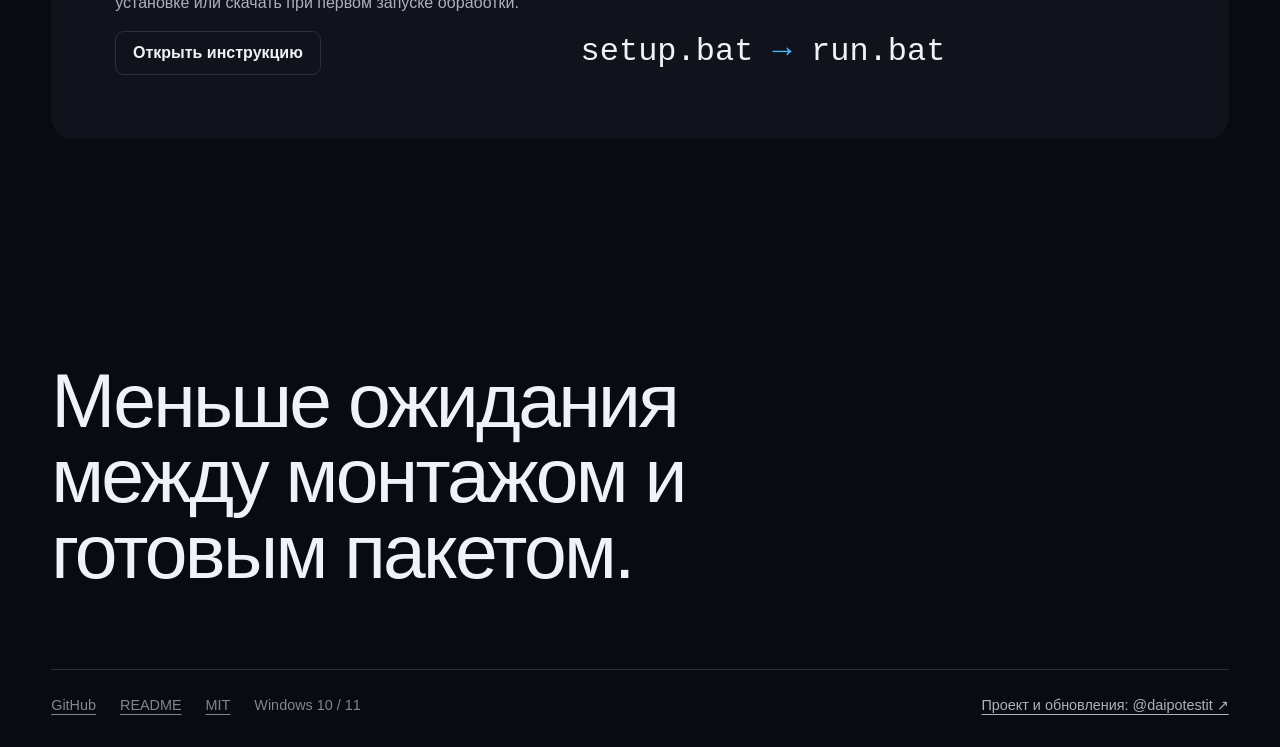
==== commit 7c6978d4: "docs: redesign GitHub Pages for batch workflows" ====
--- a/docs/index.html
+++ b/docs/index.html
@@ -3,471 +3,73 @@
 <head>
 <meta charset="UTF-8">
 <meta name="viewport" content="width=device-width, initial-scale=1">
-<title>AISubs — локальные субтитры с подсветкой слов</title>
-<meta name="description" content="Приложение для Windows: распознаёт речь и вшивает субтитры с подсветкой произносимого слова. Работает офлайн, без подписок.">
+<meta name="description" content="AISubs — офлайн-приложение Windows для пакетных субтитров: Auto/Manual, проверка слов и таймингов, Whisper и пословная подсветка.">
+<meta name="theme-color" content="oklch(15% .014 270)">
+<title>AISubs — пакетные субтитры без облака</title>
 <style>
+/* Hallmark · pre-emit critique: P5 H5 E5 S5 R5 V4 */
+/* Hallmark · genre: atmospheric · macrostructure: Workbench · theme: AISubs dark · enrichment: real product captures · nav: N9 · footer: Ft5 */
 :root{
-  --bg:#0c0e13; --panel:#151822; --panel-2:#1b1f2c; --border:#262b3a;
-  --text:#eef0f6; --dim:#9099b0; --accent:#4fb2ff; --accent-2:#9b5cff;
-  --grad:linear-gradient(135deg,#4fb2ff,#9b5cff); --good:#2be55b;
+  --color-paper:oklch(15% .014 270);--color-paper-2:oklch(19% .018 270);--color-paper-3:oklch(23% .022 270);
+  --color-ink:oklch(96% .008 270);--color-ink-2:oklch(76% .018 270);--color-ink-3:oklch(62% .02 270);
+  --color-rule:oklch(31% .025 270);--color-accent:oklch(75% .15 245);--color-accent-2:oklch(67% .19 300);
+  --color-accent-ink:oklch(15% .03 270);--color-focus:oklch(84% .14 230);
+  --font-display:"Arial Narrow","Segoe UI",sans-serif;--font-body:"Segoe UI",Arial,sans-serif;--font-mono:"Cascadia Mono",Consolas,monospace;
+  --space-xs:.25rem;--space-sm:.5rem;--space-md:1rem;--space-lg:1.5rem;--space-xl:2rem;--space-2xl:3rem;--space-3xl:5rem;--space-4xl:7rem;
+  --text-xs:.78rem;--text-sm:.9rem;--text-md:1rem;--text-lg:1.2rem;--text-xl:clamp(1.8rem,3vw,3rem);--text-display:clamp(3rem,5vw,5rem);
+  --radius-sm:.55rem;--radius-md:1rem;--radius-lg:1.4rem;--rule-hair:1px;--dur-fast:120ms;--ease-out:cubic-bezier(.2,.8,.2,1);
+  --page-gutter:clamp(1rem,4vw,4rem);--page-max:88rem;
 }
-*{box-sizing:border-box}
-body{
-  margin:0; background:var(--bg); color:var(--text);
-  font-family:-apple-system,"Segoe UI",Roboto,sans-serif; line-height:1.65;
-}
-a{color:var(--accent)}
-.wrap{max-width:960px; margin:0 auto; padding:0 24px}
-
-header{padding:80px 0 56px; text-align:center; border-bottom:1px solid var(--border)}
-.logo{
-  font-size:52px; font-weight:800; letter-spacing:-.5px; margin:0 0 12px;
-  background:var(--grad); -webkit-background-clip:text; background-clip:text; color:transparent;
-}
-.tagline{font-size:21px; color:var(--text); margin:0 0 10px}
-.sub{color:var(--dim); max-width:620px; margin:0 auto 30px}
-.badges{display:flex; gap:10px; justify-content:center; flex-wrap:wrap; margin-bottom:30px}
-.badge{
-  background:var(--panel-2); border:1px solid var(--border); color:var(--dim);
-  padding:6px 14px; border-radius:999px; font-size:13px;
-}
-.badge b{color:var(--good); font-weight:600}
-.cta{
-  display:inline-block; background:var(--grad); color:#08111f; font-weight:800;
-  padding:14px 30px; border-radius:12px; text-decoration:none; font-size:16px;
-  box-shadow:0 4px 24px rgba(79,178,255,.25);
-}
-.cta:hover{filter:brightness(1.08)}
-
-section{padding:56px 0; border-bottom:1px solid var(--border)}
-h2{font-size:26px; margin:0 0 8px}
-.lead{color:var(--dim); margin:0 0 28px}
-
-.shot{width:100%; border-radius:14px; border:1px solid var(--border); display:block}
-.caption{text-align:center; color:var(--dim); font-size:13px; margin-top:12px}
-
-.grid{display:grid; grid-template-columns:repeat(auto-fit,minmax(260px,1fr)); gap:18px}
-.card{background:var(--panel); border:1px solid var(--border); border-radius:14px; padding:20px}
-.card h3{margin:0 0 8px; font-size:16px}
-.card p{margin:0; color:var(--dim); font-size:14.5px}
-
-ol.steps{counter-reset:s; list-style:none; padding:0; margin:0}
-ol.steps li{
-  counter-increment:s; background:var(--panel); border:1px solid var(--border);
-  border-radius:12px; padding:16px 20px 16px 58px; margin-bottom:12px; position:relative;
-}
-ol.steps li::before{
-  content:counter(s); position:absolute; left:18px; top:16px;
-  width:26px; height:26px; border-radius:50%; background:var(--grad); color:#08111f;
-  font-weight:800; font-size:14px; display:flex; align-items:center; justify-content:center;
-}
-code, pre{font-family:ui-monospace,Consolas,monospace}
-pre{
-  background:#05070a; border:1px solid var(--border); border-radius:10px;
-  padding:14px 16px; overflow-x:auto; font-size:13.5px; color:#cfe6ff;
-}
-code{background:var(--panel-2); padding:2px 6px; border-radius:5px; font-size:13px}
-pre code{background:none; padding:0}
-
-table{width:100%; border-collapse:collapse; font-size:14.5px}
-td{padding:10px 0; border-bottom:1px solid var(--border); color:var(--dim)}
-td:first-child{color:var(--text); width:38%}
-tr:last-child td{border-bottom:none}
-
-/* panel walkthrough */
-.panel{
-  display:grid; grid-template-columns:minmax(0,300px) 1fr; gap:28px;
-  align-items:start; margin-bottom:44px;
-}
-.panel img{
-  width:100%; border-radius:12px; border:1px solid var(--border); display:block;
-}
-.panel h3{margin:0 0 4px; font-size:19px}
-.panel .role{color:var(--accent); font-size:13px; margin:0 0 16px}
-dl{margin:0}
-dt{color:var(--text); font-weight:600; font-size:14.5px; margin-top:14px}
-dt:first-child{margin-top:0}
-dd{margin:3px 0 0; color:var(--dim); font-size:14px}
-@media (max-width:720px){
-  .panel{grid-template-columns:1fr}
-  .panel img{max-width:320px; margin:0 auto}
-}
-
-/* pipeline diagram */
-.flow{width:100%; height:auto; display:block; margin:8px 0 26px}
-.flow text{font-family:-apple-system,"Segoe UI",sans-serif}
-.note{
-  background:var(--panel); border:1px solid var(--border); border-left:3px solid var(--accent);
-  border-radius:10px; padding:14px 18px; color:var(--dim); font-size:14.5px; margin-top:22px;
-}
-.note b{color:var(--text)}
-
-footer{padding:40px 0 60px; text-align:center; color:var(--dim); font-size:14px}
+*{box-sizing:border-box}html,body{margin:0;overflow-x:clip;background:var(--color-paper);color:var(--color-ink)}html{scroll-behavior:smooth}
+body{font-family:var(--font-body);font-size:var(--text-md);line-height:1.6}
+a{color:inherit;text-decoration-thickness:var(--rule-hair);text-underline-offset:.25em}a:hover{color:var(--color-accent)}a:active{transform:translateY(1px)}a:focus-visible{outline:3px solid var(--color-focus);outline-offset:4px;border-radius:var(--radius-sm)}
+img{display:block;max-width:100%;height:auto}h1,h2,h3,p,figure{margin-block-start:0}h1,h2,h3{font-family:var(--font-display);font-style:normal;line-height:1;letter-spacing:-.035em}
+h1{font-size:var(--text-display);max-width:13ch;margin-block-end:var(--space-lg);overflow-wrap:anywhere;min-width:0}h2{font-size:var(--text-xl);margin-block-end:var(--space-lg)}h3{font-size:clamp(1.45rem,2vw,2rem);margin-block-end:var(--space-md)}p{max-width:64ch}
+.shell{width:min(100%,var(--page-max));margin-inline:auto;padding-inline:var(--page-gutter)}
+.nav-edge{display:flex;align-items:center;justify-content:space-between;gap:var(--space-lg);padding-block:var(--space-lg)}
+.wordmark{font-family:var(--font-display);font-size:1.3rem;font-weight:800;letter-spacing:-.02em;text-decoration:none}.wordmark span{color:var(--color-ink-3);font-family:var(--font-body);font-size:var(--text-xs);font-weight:500;letter-spacing:0;margin-inline-start:var(--space-sm)}
+.nav-cta,.primary-cta,.secondary-cta{display:inline-flex;align-items:center;justify-content:center;min-height:2.75rem;padding:.7rem 1.05rem;border-radius:var(--radius-sm);font-weight:750;line-height:1;text-decoration:none;white-space:nowrap;transition:transform var(--dur-fast) var(--ease-out),opacity var(--dur-fast) var(--ease-out)}
+.nav-cta,.secondary-cta{border:var(--rule-hair) solid var(--color-rule);background:var(--color-paper-2)}.primary-cta{background:linear-gradient(120deg,var(--color-accent),var(--color-accent-2));color:var(--color-accent-ink)}
+.nav-cta:hover,.secondary-cta:hover{border-color:var(--color-accent);background:var(--color-paper-3)}.primary-cta:hover{color:var(--color-accent-ink);opacity:.92;transform:translateY(-1px)}
+.hero{padding-block:var(--space-sm) var(--space-4xl)}.hero-intro{display:grid;grid-template-columns:repeat(2,minmax(0,1fr));gap:clamp(var(--space-xl),6vw,var(--space-4xl));align-items:end;padding-block:var(--space-2xl)}
+.eyebrow{font-family:var(--font-mono);font-size:var(--text-xs);letter-spacing:.12em;color:var(--color-accent);margin-block-end:var(--space-lg)}.hero-lede{color:var(--color-ink-2);font-size:var(--text-lg);margin-block-end:var(--space-xl)}.hero-actions{display:flex;gap:var(--space-sm);flex-wrap:wrap}.hero-proof{align-self:stretch;display:grid;align-content:end}
+.proof-list{list-style:none;margin:0;padding:0;border-top:var(--rule-hair) solid var(--color-rule)}.proof-list li{display:grid;grid-template-columns:auto minmax(0,1fr);gap:var(--space-md);padding-block:var(--space-md);border-bottom:var(--rule-hair) solid var(--color-rule);color:var(--color-ink-2)}.proof-list b{color:var(--color-ink);font-family:var(--font-mono);font-size:var(--text-xs)}
+.product-shot{margin:0;border:var(--rule-hair) solid var(--color-rule);border-radius:var(--radius-lg);overflow:hidden;background:var(--color-paper-2)}.product-shot img{width:100%}.product-shot figcaption{display:flex;justify-content:space-between;gap:var(--space-md);padding:var(--space-md) var(--space-lg);color:var(--color-ink-3);font-size:var(--text-sm)}.product-shot figcaption strong{color:var(--color-ink);font-weight:650}
+section{padding-block:var(--space-4xl)}.section-head{display:grid;grid-template-columns:minmax(0,5fr) minmax(0,7fr);gap:var(--space-xl);align-items:start;margin-block-end:var(--space-2xl)}.section-head p{color:var(--color-ink-2);margin:0}
+.mode-pair{display:grid;grid-template-columns:repeat(2,minmax(0,1fr));border-block:var(--rule-hair) solid var(--color-rule)}.mode{padding:var(--space-2xl) 0}.mode:first-child{padding-inline-end:var(--space-2xl)}.mode:last-child{padding-inline-start:var(--space-2xl);border-inline-start:var(--rule-hair) solid var(--color-rule)}.mode-mark{display:inline-block;font-family:var(--font-mono);font-size:var(--text-xs);color:var(--color-accent);margin-block-end:var(--space-xl)}.mode p,.mode ul{color:var(--color-ink-2)}.mode ul{margin:var(--space-lg) 0 0;padding-inline-start:1.1rem}.mode li+li{margin-block-start:var(--space-sm)}.auto-proof{margin-block-start:var(--space-2xl)}
+.workflow-list{display:grid;grid-template-columns:repeat(4,minmax(0,1fr));margin:0;padding:0;list-style:none;border-block:var(--rule-hair) solid var(--color-rule)}.workflow-list li{padding:var(--space-xl);min-width:0}.workflow-list li+li{border-inline-start:var(--rule-hair) solid var(--color-rule)}.step-number{display:block;font-family:var(--font-mono);font-size:var(--text-xs);color:var(--color-accent);margin-block-end:var(--space-2xl)}.workflow-list strong{display:block;font-family:var(--font-display);font-size:1.25rem;line-height:1.15;margin-block-end:var(--space-sm)}.workflow-list span:last-child{color:var(--color-ink-2);font-size:var(--text-sm)}
+.trust-grid{display:grid;grid-template-columns:minmax(0,4fr) minmax(0,8fr);gap:var(--space-2xl);align-items:start}.trust-grid h2{position:sticky;top:var(--space-xl)}.trust-list{margin:0}.trust-row{display:grid;grid-template-columns:minmax(8rem,3fr) minmax(0,5fr);gap:var(--space-xl);padding-block:var(--space-xl);border-top:var(--rule-hair) solid var(--color-rule)}.trust-row:last-child{border-bottom:var(--rule-hair) solid var(--color-rule)}.trust-row dt{font-weight:750}.trust-row dd{margin:0;color:var(--color-ink-2)}
+.quick-start{display:grid;grid-template-columns:minmax(0,5fr) minmax(0,7fr);gap:var(--space-2xl);align-items:end;background:var(--color-paper-2);border-radius:var(--radius-lg);padding:clamp(var(--space-xl),5vw,var(--space-3xl))}.quick-start p{color:var(--color-ink-2)}.command{font-family:var(--font-mono);font-size:clamp(1.1rem,2.5vw,2rem);line-height:1.4;color:var(--color-ink);margin:0;white-space:pre-wrap;overflow-wrap:anywhere}.command .arrow{color:var(--color-accent)}
+.foot-stmt{padding-block:var(--space-4xl) var(--space-xl)}.foot-stmt__line{font-family:var(--font-display);font-size:clamp(2rem,6vw,5rem);line-height:.98;letter-spacing:-.035em;max-width:18ch;margin-block-end:var(--space-3xl);overflow-wrap:anywhere}.foot-stmt__meta{display:flex;justify-content:space-between;align-items:flex-start;gap:var(--space-xl);padding-block-start:var(--space-lg);border-top:var(--rule-hair) solid var(--color-rule);color:var(--color-ink-3);font-size:var(--text-sm)}.footer-links{display:flex;flex-wrap:wrap;gap:var(--space-md) var(--space-lg)}.footer-links a{white-space:nowrap}.channel{color:var(--color-ink-2)}
+@media (max-width:760px){:root{--page-gutter:1rem;--space-4xl:4.5rem}.wordmark span{display:none}.hero-intro,.section-head,.trust-grid,.quick-start{grid-template-columns:minmax(0,1fr)}.hero-intro{padding-block:var(--space-2xl);gap:var(--space-2xl)}.hero-proof{display:none}.product-shot figcaption{display:block}.product-shot figcaption span{display:block;margin-block-start:var(--space-xs)}.mode-pair{grid-template-columns:minmax(0,1fr)}.mode:first-child{padding-inline-end:0}.mode:last-child{padding-inline-start:0;border-inline-start:0;border-top:var(--rule-hair) solid var(--color-rule)}.workflow-list{grid-template-columns:minmax(0,1fr)}.workflow-list li+li{border-inline-start:0;border-top:var(--rule-hair) solid var(--color-rule)}.step-number{margin-block-end:var(--space-md)}.trust-grid h2{position:static}.trust-row{grid-template-columns:minmax(0,1fr);gap:var(--space-sm)}.foot-stmt__meta{display:grid}}
+@media (max-width:380px){.nav-edge{align-items:flex-start}.nav-cta{font-size:var(--text-xs);padding-inline:.8rem}.hero-actions{display:grid}.hero-actions a{width:100%}}
+@media (prefers-reduced-motion:reduce){html{scroll-behavior:auto}*,*::before,*::after{transition-duration:1ms!important;animation-duration:1ms!important;animation-iteration-count:1!important}}
 </style>
 </head>
 <body>
-
-<header>
-  <div class="wrap">
-    <h1 class="logo">AISubs</h1>
-    <p class="tagline">Субтитры с подсветкой произносимого слова</p>
-    <p class="sub">
-      Распознаёт речь в видео и вшивает субтитры, подсвечивая слово, которое
-      диктор произносит прямо сейчас — как в роликах VK, TikTok и Reels.
-    </p>
-    <div class="badges">
-      <span class="badge"><b>●</b> работает офлайн</span>
-      <span class="badge">без подписок и ключей</span>
-      <span class="badge">Windows 10 / 11</span>
-      <span class="badge">100+ языков</span>
+<header class="shell" id="hero">
+  <nav class="nav-edge" aria-label="Основная навигация"><a class="wordmark" href="#hero">AISubs <span>локальные субтитры</span></a><a class="nav-cta" href="https://github.com/jimmorisedu-boop/aisubs-local">Открыть на GitHub ↗</a></nav>
+  <div class="hero">
+    <div class="hero-intro">
+      <div><p class="eyebrow">OFFLINE · WINDOWS · BATCH</p><h1>Проверьте слова. Запустите весь пакет.</h1><p class="hero-lede">AISubs распознаёт речь, даёт исправить текст и тайминги, а затем рендерит одобренные ролики одной очередью. Видео и черновики остаются на вашем компьютере.</p><div class="hero-actions"><a class="primary-cta" href="https://github.com/jimmorisedu-boop/aisubs-local">Открыть на GitHub</a><a class="secondary-cta" href="https://github.com/jimmorisedu-boop/aisubs-local#установка">Установка</a></div></div>
+      <div class="hero-proof" aria-label="Ключевые свойства"><ul class="proof-list"><li><b>01</b><span>Пачка роликов идёт одной очередью, а не по одному файлу.</span></li><li><b>02</b><span>Auto работает без остановок; Manual добавляет проверку перед рендером.</span></li><li><b>03</b><span>Whisper, кэш и рендер работают локально без подписки.</span></li></ul></div>
     </div>
-    <a class="cta" href="https://github.com/jimmorisedu-boop/aisubs-local">Открыть на GitHub</a>
+    <figure class="product-shot"><img src="screenshot-manual.png" alt="Manual Mode AISubs: очередь из четырёх видео, редактор слов и таймингов, предупреждение и пакетный рендер одобренных файлов" width="1440" height="900"><figcaption><strong>Manual Mode — проверка готовых транскриптов</strong><span>Правки сохраняются автоматически</span></figcaption></figure>
   </div>
 </header>
-
-<section>
-  <div class="wrap">
-    <img class="shot" src="screenshot.png" alt="Окно AISubs: очередь видео, предпросмотр на кадре, настройки стиля">
-    <p class="caption">Предпросмотр показывает кадр из вашего видео в масштабе 1:1 — субтитры лягут ровно так же</p>
-  </div>
-</section>
-
-<section>
-  <div class="wrap">
-    <h2>Что умеет</h2>
-    <p class="lead">Всё считается на вашем компьютере: видео и звук никуда не отправляются.</p>
-    <div class="grid">
-      <div class="card">
-        <h3>Пословная подсветка</h3>
-        <p>Цветная плашка под текущим словом, смена цвета текста (караоке) или простые субтитры без подсветки.</p>
-      </div>
-      <div class="card">
-        <h3>Точное распознавание</h3>
-        <p>Whisper large-v3 с пословными таймкодами. На видеокарте NVIDIA, с автоматическим переходом на процессор.</p>
-      </div>
-      <div class="card">
-        <h3>Пакетная обработка</h3>
-        <p>Перетащите хоть десяток роликов — обработаются очередью, с прогрессом по каждому.</p>
-      </div>
-      <div class="card">
-        <h3>Любые шрифты</h3>
-        <p>Все установленные в Windows плюс 14 из комплекта. Фильтр «только с кириллицей» проверяет реальные глифы, а не название.</p>
-      </div>
-      <div class="card">
-        <h3>Живой предпросмотр</h3>
-        <p>Кадр из вашего видео 1:1: размер шрифта, отступы и переносы видны такими, какими попадут в результат.</p>
-      </div>
-      <div class="card">
-        <h3>Пресеты стиля</h3>
-        <p>Пять готовых; свои сохраняются и удаляются в один клик. Хранятся простым JSON.</p>
-      </div>
+<main>
+  <section class="shell" id="modes">
+    <div class="section-head"><h2>Два режима. Одна очередь.</h2><p>Выберите контроль, который нужен именно этому пакету. Настройки стиля и пакетная обработка доступны в обоих режимах.</p></div>
+    <div class="mode-pair">
+      <article class="mode"><span class="mode-mark">AUTO</span><h3>От файлов сразу к результату</h3><p>Добавьте пачку и запустите. AISubs последовательно распознаёт речь и рендерит каждый ролик без остановок на проверку.</p><ul><li>минимум действий для чистых исходников;</li><li>прогресс и ошибка видны по каждому файлу;</li><li>остановка срабатывает после текущего файла.</li></ul></article>
+      <article class="mode"><span class="mode-mark">MANUAL</span><h3>Проверка до дорогого рендера</h3><p>Редактируйте слова и тайминги по мере готовности, массово одобряйте чистые файлы и отправляйте подтверждённую часть в один рендер.</p><ul><li>предупреждения о неуверенно распознанных словах;</li><li>автосохранение правок и восстановление пакета;</li><li>повтор ошибок без перезапуска всей очереди.</li></ul></article>
     </div>
-  </div>
-</section>
-
-<section>
-  <div class="wrap">
-    <h2>Интерфейс по частям</h2>
-    <p class="lead">Окно поделено на три колонки: слева — что обрабатываем,
-       в центре — как это выглядит, справа — как это настроить.</p>
-
-    <div class="panel">
-      <img src="ui-input.png" alt="Левая панель: очередь видео и настройки распознавания">
-      <div>
-        <h3>Слева: видео и распознавание</h3>
-        <p class="role">что обрабатываем</p>
-        <dl>
-          <dt>Очередь видео</dt>
-          <dd>Перетащите файлы в окно или нажмите на зону выбора. Роликов может
-              быть сколько угодно — они обработаются по очереди. Кружок слева от
-              имени показывает состояние: ожидает, обрабатывается, готово или
-              ошибка. Клик по строке открывает файл в плеере, крестик убирает
-              из очереди.</dd>
-
-          <dt>Модель Whisper</dt>
-          <dd>От <code>large-v3</code> (лучшее качество) до <code>base</code>
-              (черновик). Подсказка под списком говорит, скачана ли модель и
-              сколько весит загрузка, если нет. Скачивание идёт при запуске
-              обработки и показывает проценты.</dd>
-
-          <dt>Язык</dt>
-          <dd>Автоопределение или явный выбор. Явный язык надёжнее, когда в
-              ролике есть иностранные вкрапления — иначе распознавание может
-              переключиться на них.</dd>
-
-          <dt>Устройство</dt>
-          <dd>По умолчанию видеокарта с откатом на процессор, если она не
-              подошла. Можно задать жёстко. В правом верхнем углу окна написано,
-              какая видеокарта найдена.</dd>
-        </dl>
-      </div>
-    </div>
-
-    <div class="panel">
-      <img src="ui-preview.png" alt="Центральная панель: предпросмотр на кадре видео">
-      <div>
-        <h3>В центре: предпросмотр</h3>
-        <p class="role">как это выглядит</p>
-        <dl>
-          <dt>Кадр из вашего видео</dt>
-          <dd>Не абстрактная картинка, а настоящий кадр в масштабе 1:1. Размер
-              шрифта, отступы и перенос строк видны такими, какими лягут в
-              результат — подбирать можно не запуская рендер.</dd>
-
-          <dt>Рамка текстового поля</dt>
-          <dd>Пунктиром показана область, доступная под текст, а подпись рядом —
-              её размер в пикселях исходного видео. Сразу видно, сколько места
-              осталось и не упрётся ли текст в края.</dd>
-
-          <dt>Сколько слов помещается</dt>
-          <dd>Предпросмотр показывает ровно столько слов, сколько поместит
-              движок при текущих настройках — если строка вмещает два слова, их
-              и будет два.</dd>
-        </dl>
-      </div>
-    </div>
-
-    <div class="panel">
-      <img src="ui-presets.png" alt="Галерея пресетов и поле сохранения">
-      <div>
-        <h3>Ниже: пресеты</h3>
-        <p class="role">готовые стили</p>
-        <dl>
-          <dt>Галерея</dt>
-          <dd>Пять готовых стилей: плашка в духе VK-роликов, караоке, жирный
-              заголовочный, минимальный и розовая плашка. Клик применяет стиль
-              целиком.</dd>
-
-          <dt>Сохранение и удаление</dt>
-          <dd>Введите название и нажмите «Сохранить» — стиль появится в галерее.
-              Удалить: наведите на карточку и нажмите крестик, затем
-              подтвердите. Пресеты лежат в папке <code>presets/</code> обычными
-              JSON-файлами, их можно править руками и передавать другим.</dd>
-        </dl>
-      </div>
-    </div>
-
-    <div class="panel">
-      <img src="ui-style.png" alt="Правая панель: шрифт, размер, регистр, цвет, обводка, тень">
-      <div>
-        <h3>Справа: шрифт и текст</h3>
-        <p class="role">как это настроить</p>
-        <dl>
-          <dt>Шрифт с поиском</dt>
-          <dd>Все шрифты системы плюс комплектные. Число рядом с заголовком —
-              сколько сейчас в списке. Переключатель «Только с кириллицей»
-              оставляет те, что реально умеют русские буквы: проверяются сами
-              глифы, а не название.</dd>
-
-          <dt>Размер шрифта</dt>
-          <dd>В пикселях исходного видео, а не экрана. Для вертикального ролика
-              1080×1920 обычно 80–110.</dd>
-
-          <dt>Регистр</dt>
-          <dd>ЗАГЛАВНЫЕ, строчные или как распознано. Последний вариант
-              сохраняет заглавные буквы в именах и начале предложений.</dd>
-
-          <dt>Цвет текста, обводка, тень</dt>
-          <dd>Цвет задаётся палитрой или кодом. Обводка нужна на пёстром фоне,
-              тень мягче — у неё отдельно настраиваются размытие и
-              прозрачность.</dd>
-        </dl>
-      </div>
-    </div>
-
-    <div class="panel">
-      <img src="ui-style-2.png" alt="Настройки подсветки слова и положения блока">
-      <div>
-        <h3>Справа ниже: подсветка и положение</h3>
-        <p class="role">главное отличие от обычных субтитров</p>
-        <dl>
-          <dt>Тип выделения слова</dt>
-          <dd><b>Плашка</b> — цветной прямоугольник под текущим словом.
-              <b>Цвет</b> — слово просто меняет цвет, классическое караоке.
-              <b>Без</b> — обычные субтитры без подсветки.</dd>
-
-          <dt>Цвет плашки и текста на ней</dt>
-          <dd>Отдельные цвета: на светлой плашке белый текст читается плохо,
-              поэтому активное слово можно делать тёмным.</dd>
-
-          <dt>Скругление и отступы</dt>
-          <dd>Скругление углов плашки и её поля вокруг слова по горизонтали и
-              вертикали. Высота плашки при этом остаётся постоянной по всей
-              строке, даже если у слов разные «хвосты».</dd>
-
-          <dt>Позиция и отступ от края</dt>
-          <dd>Верх, центр или низ кадра плюс отступ в пикселях исходника. Для
-              вертикальных роликов низ обычно поднимают на 150–250, чтобы текст
-              не попал под интерфейс соцсети.</dd>
-
-          <dt>Строк максимум и ширина блока</dt>
-          <dd>Сколько строк показывать одновременно и какую долю ширины кадра
-              занимать. Чем меньше строк, тем короче реплики и быстрее темп.</dd>
-        </dl>
-      </div>
-    </div>
-  </div>
-</section>
-
-<section>
-  <div class="wrap">
-    <h2>Типографика без ручной правки</h2>
-    <p class="lead">Мелочи, из-за которых обычно приходится поправлять субтитры вручную.</p>
-    <div class="grid">
-      <div class="card">
-        <h3>Предлоги не висят</h3>
-        <p>«в», «и», «на», «что» переносятся вместе со следующим словом и никогда не показываются отдельным кадром.</p>
-      </div>
-      <div class="card">
-        <h3>Плашка выровнена оптически</h3>
-        <p>Строится по заглавным буквам, поэтому слова с хвостами (Д, Ц, Щ, У) не съезжают, а высота не скачет по строке.</p>
-      </div>
-      <div class="card">
-        <h3>Текст не вылезает за кадр</h3>
-        <p>При крупном шрифте или длинном слове строка ужимается ровно настолько, чтобы уместиться.</p>
-      </div>
-    </div>
-  </div>
-</section>
-
-<section>
-  <div class="wrap">
-    <h2>Как всё устроено</h2>
-    <p class="lead">Два независимых шага: распознать речь и нарисовать субтитры.
-       Разделение сделано специально — стиль можно перебирать сколько угодно,
-       речь распознаётся один раз.</p>
-
-    <svg class="flow" viewBox="0 0 900 260" xmlns="http://www.w3.org/2000/svg" role="img"
-         aria-label="Схема: видео идёт в распознавание речи, результат кэшируется, затем отрисовка субтитров и сборка видео">
-      <defs>
-        <marker id="arrow" viewBox="0 0 10 10" refX="9" refY="5" markerWidth="7" markerHeight="7" orient="auto">
-          <path d="M0,0 L10,5 L0,10 z" fill="#4fb2ff"/>
-        </marker>
-        <linearGradient id="g1" x1="0" y1="0" x2="1" y2="0">
-          <stop offset="0%" stop-color="#4fb2ff"/><stop offset="100%" stop-color="#9b5cff"/>
-        </linearGradient>
-      </defs>
-
-      <rect x="10" y="90" width="140" height="60" rx="12" fill="#1b1f2c" stroke="#262b3a"/>
-      <text x="80" y="118" fill="#eef0f6" font-size="14" text-anchor="middle">Ваше видео</text>
-      <text x="80" y="136" fill="#9099b0" font-size="11" text-anchor="middle">mp4, mov, mkv…</text>
-
-      <rect x="200" y="80" width="180" height="80" rx="12" fill="#151822" stroke="#4fb2ff"/>
-      <text x="290" y="110" fill="#eef0f6" font-size="14" text-anchor="middle">Распознавание</text>
-      <text x="290" y="130" fill="#9099b0" font-size="11" text-anchor="middle">Whisper на GPU</text>
-      <text x="290" y="147" fill="#9099b0" font-size="11" text-anchor="middle">тайминг каждого слова</text>
-
-      <rect x="200" y="196" width="180" height="48" rx="12" fill="#1b1f2c" stroke="#262b3a" stroke-dasharray="4 3"/>
-      <text x="290" y="216" fill="#eef0f6" font-size="13" text-anchor="middle">кэш words.json</text>
-      <text x="290" y="233" fill="#9099b0" font-size="11" text-anchor="middle">повторно не считается</text>
-
-      <rect x="430" y="80" width="180" height="80" rx="12" fill="#151822" stroke="#9b5cff"/>
-      <text x="520" y="110" fill="#eef0f6" font-size="14" text-anchor="middle">Отрисовка</text>
-      <text x="520" y="130" fill="#9099b0" font-size="11" text-anchor="middle">кадры с текстом,</text>
-      <text x="520" y="147" fill="#9099b0" font-size="11" text-anchor="middle">плашкой и тенью</text>
-
-      <rect x="430" y="196" width="180" height="48" rx="12" fill="#1b1f2c" stroke="#262b3a" stroke-dasharray="4 3"/>
-      <text x="520" y="216" fill="#eef0f6" font-size="13" text-anchor="middle">стиль / пресет</text>
-      <text x="520" y="233" fill="#9099b0" font-size="11" text-anchor="middle">меняется мгновенно</text>
-
-      <rect x="660" y="80" width="150" height="80" rx="12" fill="#151822" stroke="#262b3a"/>
-      <text x="735" y="112" fill="#eef0f6" font-size="14" text-anchor="middle">Сборка</text>
-      <text x="735" y="132" fill="#9099b0" font-size="11" text-anchor="middle">ffmpeg, H.264</text>
-
-      <rect x="838" y="90" width="52" height="60" rx="12" fill="url(#g1)"/>
-      <text x="864" y="118" fill="#08111f" font-size="12" font-weight="700" text-anchor="middle">MP4</text>
-      <text x="864" y="134" fill="#08111f" font-size="10" text-anchor="middle">готово</text>
-
-      <line x1="152" y1="120" x2="196" y2="120" stroke="#4fb2ff" stroke-width="2" marker-end="url(#arrow)"/>
-      <line x1="382" y1="120" x2="426" y2="120" stroke="#4fb2ff" stroke-width="2" marker-end="url(#arrow)"/>
-      <line x1="612" y1="120" x2="656" y2="120" stroke="#4fb2ff" stroke-width="2" marker-end="url(#arrow)"/>
-      <line x1="812" y1="120" x2="834" y2="120" stroke="#4fb2ff" stroke-width="2" marker-end="url(#arrow)"/>
-      <line x1="290" y1="162" x2="290" y2="192" stroke="#3a4155" stroke-width="2" marker-end="url(#arrow)"/>
-      <line x1="520" y1="192" x2="520" y2="164" stroke="#3a4155" stroke-width="2" marker-end="url(#arrow)"/>
-    </svg>
-
-    <div class="grid">
-      <div class="card">
-        <h3>Распознавание</h3>
-        <p>Whisper через faster-whisper выдаёт не просто текст, а время начала и
-           конца каждого слова — именно это позволяет подсвечивать слово в такт
-           речи. Считается на видеокарте, при её отсутствии на процессоре.</p>
-      </div>
-      <div class="card">
-        <h3>Кэш расшифровки</h3>
-        <p>Результат сохраняется рядом с проектом. Поменяли шрифт или цвет —
-           повторный рендер занимает секунды, речь заново не распознаётся.</p>
-      </div>
-      <div class="card">
-        <h3>Отрисовка</h3>
-        <p>Каждое состояние строки рисуется как картинка поверх кадра: текст,
-           обводка, тень и плашка. Здесь же работают правила переносов и
-           оптическое выравнивание плашки.</p>
-      </div>
-      <div class="card">
-        <h3>Сборка</h3>
-        <p>Кадры накладываются на исходное видео и кодируются в H.264 со звуком
-           оригинала. Разрешение и частота кадров сохраняются.</p>
-      </div>
-      <div class="card">
-        <h3>Интерфейс</h3>
-        <p>Нативное окно Windows, внутри — HTML-страница. Никакого браузера
-           ставить не нужно, всё работает на встроенном движке системы.</p>
-      </div>
-      <div class="card">
-        <h3>Ничего наружу</h3>
-        <p>Единственные обращения в сеть — разовая загрузка модели и шрифтов при
-           установке. Сами видео и расшифровки никуда не отправляются.</p>
-      </div>
-    </div>
-
-    <div class="note">
-      <b>Почему это важно для монтажа.</b> Распознавание — самая долгая часть, и
-      она отделена от оформления. Можно распознать пачку роликов один раз, а
-      потом за минуту перебрать десяток стилей и выбрать подходящий, не трогая
-      видеокарту повторно.
-    </div>
-  </div>
-</section>
-
-<section>
-  <div class="wrap">
-    <h2>Установка</h2>
-    <p class="lead">Python и ffmpeg ставить отдельно не нужно — установщик принесёт их в папку проекта.</p>
-    <ol class="steps">
-      <li>Скачайте репозиторий:
-        <pre><code>git clone https://github.com/jimmorisedu-boop/aisubs-local.git</code></pre>
-      </li>
-      <li>Запустите <code>setup.bat</code> — поставит Python, ffmpeg, библиотеки
-          CUDA (если есть видеокарта NVIDIA) и предложит на выбор модель
-          распознавания: от <code>small</code> (~500 МБ) до
-          <code>large-v3</code> (~3 ГБ).</li>
-      <li>Запустите <code>run.bat</code> — откроется окно приложения.</li>
-      <li>Перетащите видео и нажмите «Создать субтитры». Если от модели вы
-          отказались, она скачается сама при первой обработке — дальше всё
-          работает офлайн.</li>
-    </ol>
-  </div>
-</section>
-
-<section>
-  <div class="wrap">
-    <h2>Требования</h2>
-    <table>
-      <tr><td>Операционная система</td><td>Windows 10 или 11, 64 бита</td></tr>
-      <tr><td>Видеокарта</td><td>NVIDIA с CUDA — желательно. Без неё работает на процессоре, но медленнее</td></tr>
-      <tr><td>Место на диске</td><td>около 5 ГБ: окружение и модель распознавания</td></tr>
-      <tr><td>Интернет</td><td>только для установки и разовой загрузки модели</td></tr>
-    </table>
-  </div>
-</section>
-
-<footer>
-  <div class="wrap">
-    Код под лицензией MIT ·
-    <a href="https://github.com/jimmorisedu-boop/aisubs-local">github.com/jimmorisedu-boop/aisubs-local</a>
-  </div>
-</footer>
-
+    <figure class="product-shot auto-proof"><img src="screenshot.png" alt="Auto Mode AISubs: очередь из четырёх видео, живой предпросмотр субтитров и настройки стиля" width="1440" height="900" loading="lazy"><figcaption><strong>Auto Mode — весь пакет без остановок</strong><span>Стиль настраивается до запуска</span></figcaption></figure>
+  </section>
+  <section class="shell" id="workflow"><div class="section-head"><h2>Рабочий процесс студии</h2><p>Транскрипция и проверка не блокируют друг друга: можно разбирать готовые ролики, пока очередь продолжает работу.</p></div><ol class="workflow-list"><li><span class="step-number">01</span><strong>Добавьте пакет</strong><span>Перетащите все исходники в одну очередь.</span></li><li><span class="step-number">02</span><strong>Проверяйте готовое</strong><span>Открывайте транскрипты сразу после распознавания.</span></li><li><span class="step-number">03</span><strong>Одобрите чистое</strong><span>Подтвердите один файл или всё без предупреждений.</span></li><li><span class="step-number">04</span><strong>Рендерите вместе</strong><span>Запустите одобренные ролики одной пакетной командой.</span></li></ol></section>
+  <section class="shell" id="trust"><div class="trust-grid"><h2>Предсказуемо для рабочего проекта</h2><dl class="trust-list"><div class="trust-row"><dt>Локально</dt><dd>Видео, звук и транскрипты не отправляются в облачный сервис. Сеть нужна для установки и первой загрузки модели.</dd></div><div class="trust-row"><dt>Правки без потери ритма</dt><dd>Замена текста сохраняет пословные тайминги; при необходимости начало и конец слова редактируются вручную.</dd></div><div class="trust-row"><dt>Без перезаписи</dt><dd>Если имя результата уже занято, AISubs планирует безопасное новое имя вместо молчаливой замены файла.</dd></div><div class="trust-row"><dt>После перезапуска</dt><dd>Черновики, одобренные версии и состояние последнего Manual-пакета восстанавливаются с диска.</dd></div></dl></div></section>
+  <section class="shell" id="quick-start"><div class="quick-start"><div><h2>Запуск без отдельной сборки</h2><p>Windows-установщик разворачивает локальный Python, ffmpeg и зависимости. Модель можно выбрать при установке или скачать при первом запуске обработки.</p><a class="secondary-cta" href="https://github.com/jimmorisedu-boop/aisubs-local#установка">Открыть инструкцию</a></div><pre class="command" aria-label="Команды запуска"><code>setup.bat <span class="arrow">→</span> run.bat</code></pre></div></section>
+</main>
+<footer class="shell foot-stmt" id="site-footer"><p class="foot-stmt__line">Меньше ожидания между монтажом и готовым пакетом.</p><div class="foot-stmt__meta"><div class="footer-links"><a href="https://github.com/jimmorisedu-boop/aisubs-local">GitHub</a><a href="https://github.com/jimmorisedu-boop/aisubs-local#readme">README</a><a href="https://github.com/jimmorisedu-boop/aisubs-local/blob/main/LICENSE">MIT</a><span>Windows 10 / 11</span></div><a class="channel" href="https://t.me/daipotestit">Проект и обновления: @daipotestit ↗</a></div></footer>
 </body>
 </html>
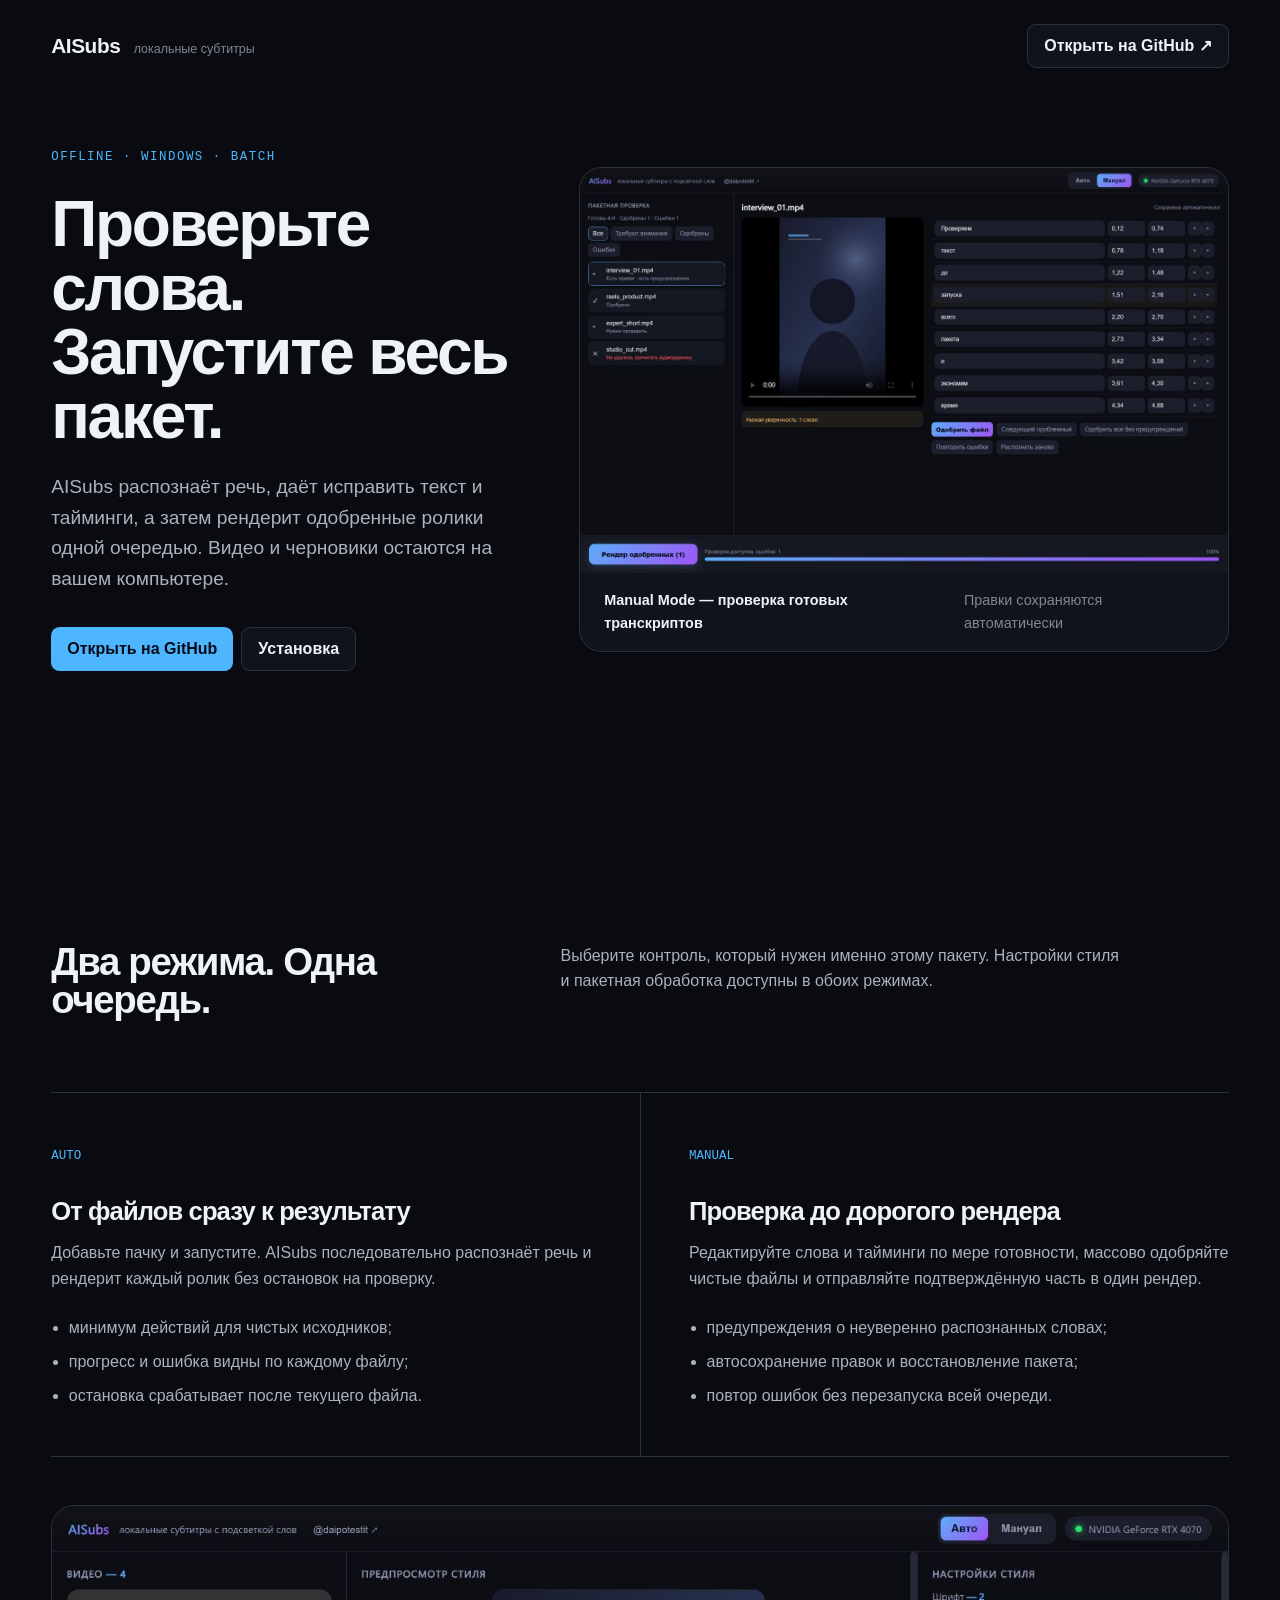
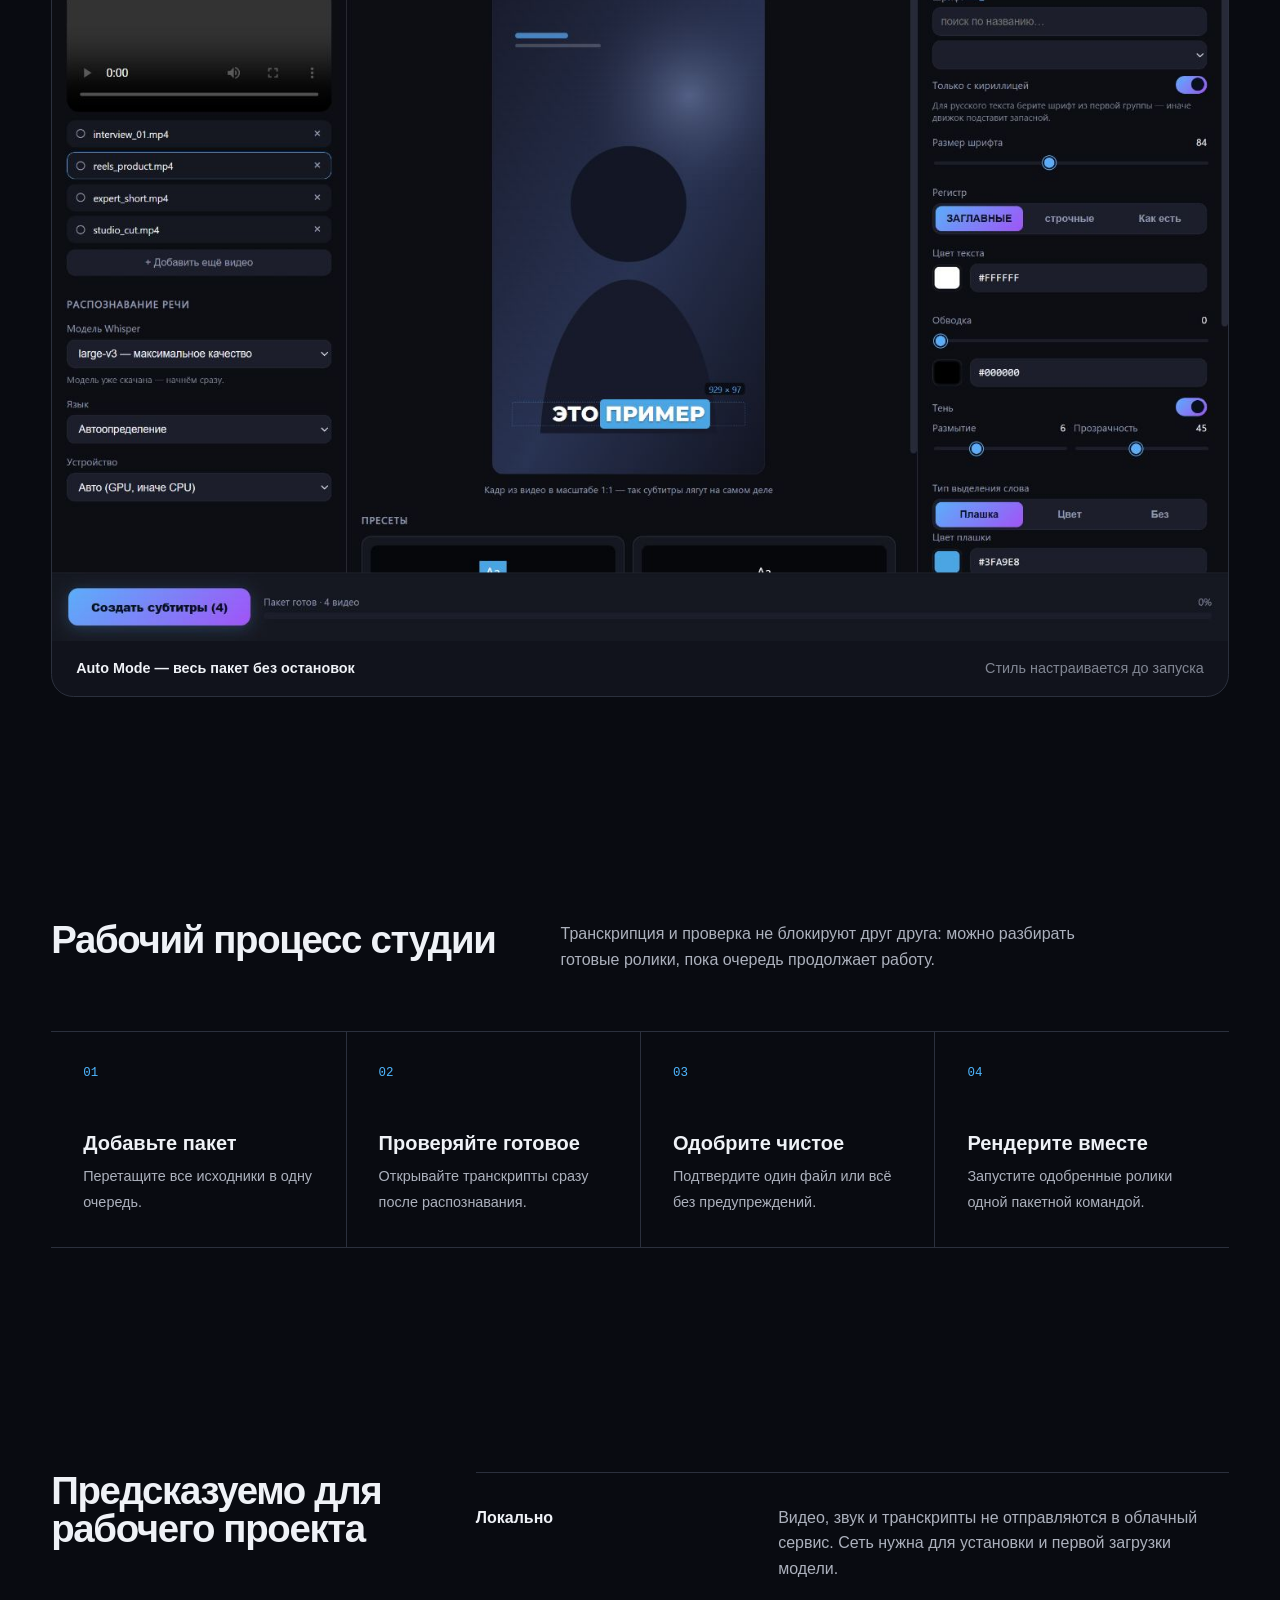
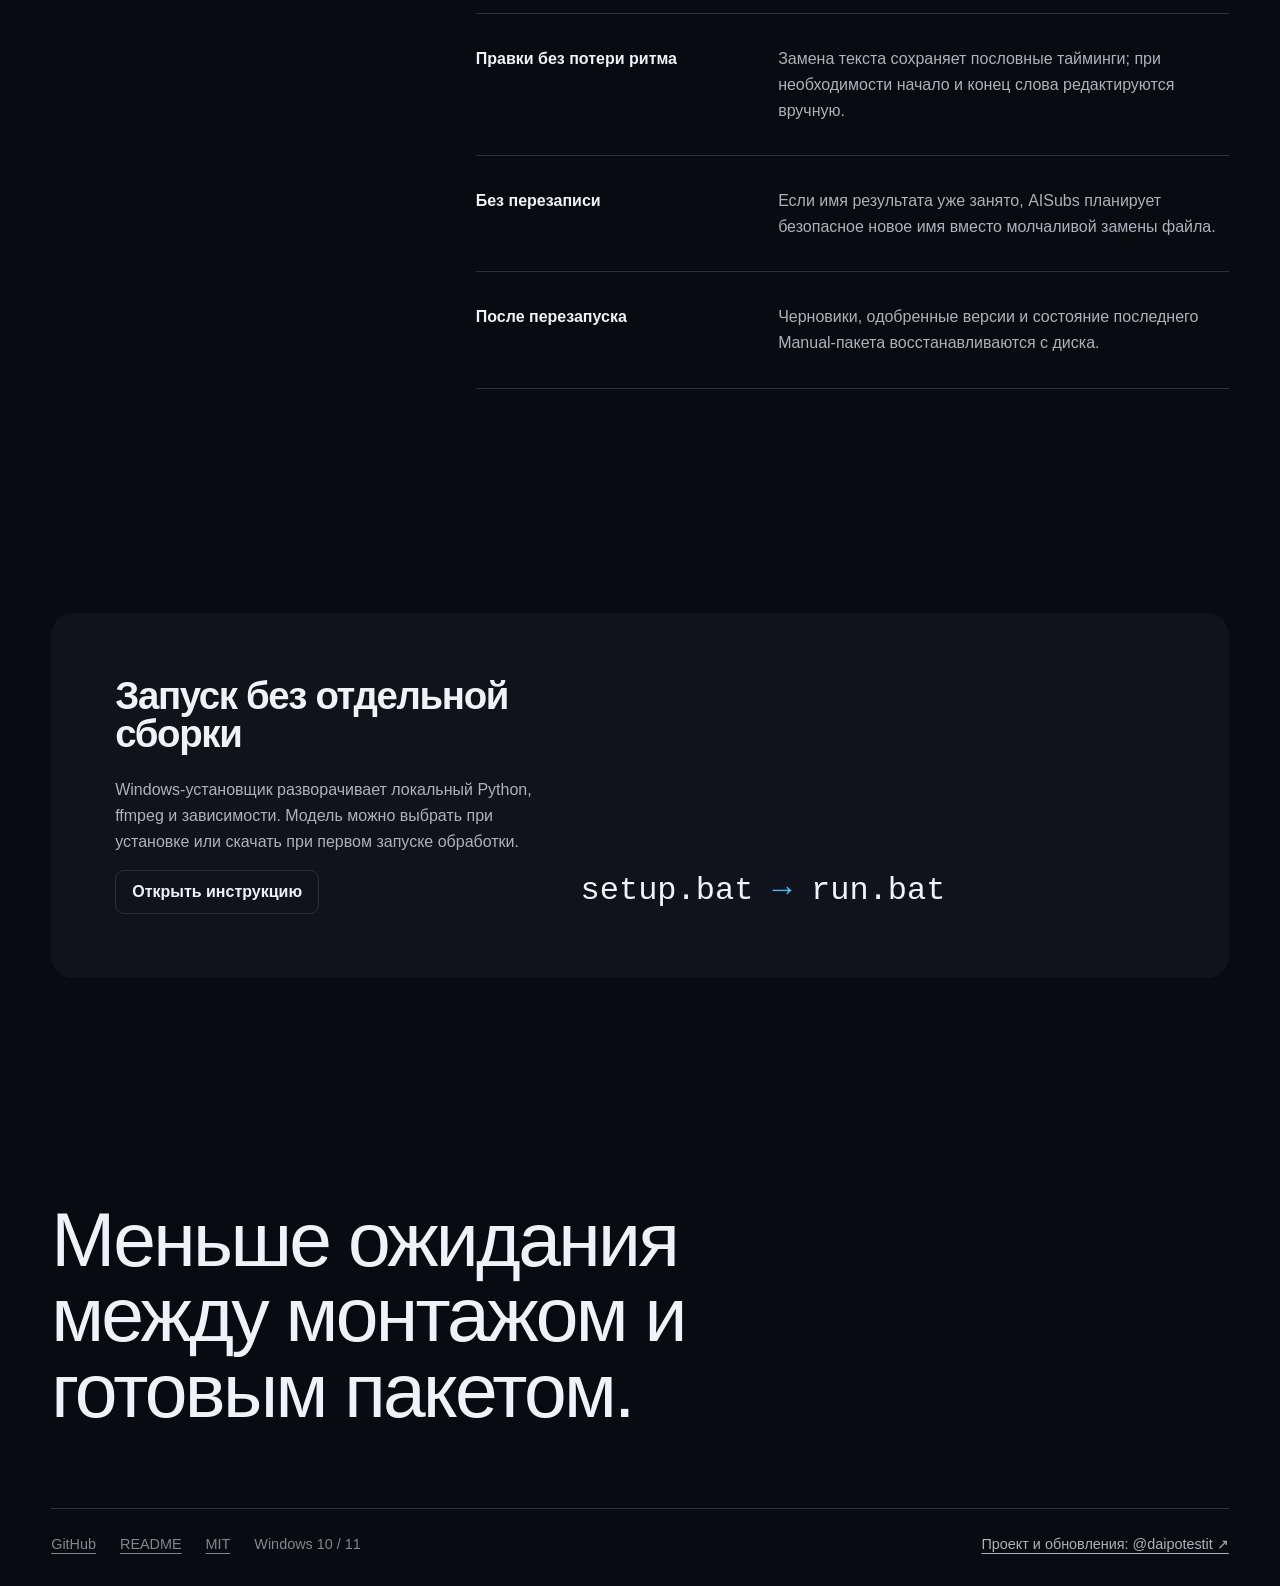
==== commit 057f4d2f: "docs: keep product visible in landing hero" ====
--- a/docs/index.html
+++ b/docs/index.html
@@ -8,7 +8,7 @@
 <title>AISubs — пакетные субтитры без облака</title>
 <style>
 /* Hallmark · pre-emit critique: P5 H5 E5 S5 R5 V4 */
-/* Hallmark · genre: atmospheric · macrostructure: Workbench · theme: AISubs dark · enrichment: real product captures · nav: N9 · footer: Ft5 */
+/* Hallmark · genre: atmospheric · macrostructure: Workbench · theme: AISubs dark · enrichment: real product captures · nav: N9 · footer: Ft5 · contrast: pass (40–41) · slop: pass (42–49) · mobile: pass (34,49–57) */
 :root{
   --color-paper:oklch(15% .014 270);--color-paper-2:oklch(19% .018 270);--color-paper-3:oklch(23% .022 270);
   --color-ink:oklch(96% .008 270);--color-ink-2:oklch(76% .018 270);--color-ink-3:oklch(62% .02 270);
@@ -23,17 +23,17 @@
 *{box-sizing:border-box}html,body{margin:0;overflow-x:clip;background:var(--color-paper);color:var(--color-ink)}html{scroll-behavior:smooth}
 body{font-family:var(--font-body);font-size:var(--text-md);line-height:1.6}
 a{color:inherit;text-decoration-thickness:var(--rule-hair);text-underline-offset:.25em}a:hover{color:var(--color-accent)}a:active{transform:translateY(1px)}a:focus-visible{outline:3px solid var(--color-focus);outline-offset:4px;border-radius:var(--radius-sm)}
-img{display:block;max-width:100%;height:auto}h1,h2,h3,p,figure{margin-block-start:0}h1,h2,h3{font-family:var(--font-display);font-style:normal;line-height:1;letter-spacing:-.035em}
+img{display:block;max-width:100%;height:auto}h1,h2,h3,p,figure{margin-block-start:0}h1,h2,h3{font-family:var(--font-display);font-style:normal;line-height:1;letter-spacing:-.035em;overflow-wrap:anywhere;min-width:0}
 h1{font-size:var(--text-display);max-width:13ch;margin-block-end:var(--space-lg);overflow-wrap:anywhere;min-width:0}h2{font-size:var(--text-xl);margin-block-end:var(--space-lg)}h3{font-size:clamp(1.45rem,2vw,2rem);margin-block-end:var(--space-md)}p{max-width:64ch}
 .shell{width:min(100%,var(--page-max));margin-inline:auto;padding-inline:var(--page-gutter)}
 .nav-edge{display:flex;align-items:center;justify-content:space-between;gap:var(--space-lg);padding-block:var(--space-lg)}
 .wordmark{font-family:var(--font-display);font-size:1.3rem;font-weight:800;letter-spacing:-.02em;text-decoration:none}.wordmark span{color:var(--color-ink-3);font-family:var(--font-body);font-size:var(--text-xs);font-weight:500;letter-spacing:0;margin-inline-start:var(--space-sm)}
-.nav-cta,.primary-cta,.secondary-cta{display:inline-flex;align-items:center;justify-content:center;min-height:2.75rem;padding:.7rem 1.05rem;border-radius:var(--radius-sm);font-weight:750;line-height:1;text-decoration:none;white-space:nowrap;transition:transform var(--dur-fast) var(--ease-out),opacity var(--dur-fast) var(--ease-out)}
-.nav-cta,.secondary-cta{border:var(--rule-hair) solid var(--color-rule);background:var(--color-paper-2)}.primary-cta{background:linear-gradient(120deg,var(--color-accent),var(--color-accent-2));color:var(--color-accent-ink)}
+.nav-cta,.primary-cta,.secondary-cta{display:inline-flex;align-items:center;justify-content:center;min-height:2.75rem;padding:var(--space-sm) var(--space-md);border-radius:var(--radius-sm);font-weight:750;line-height:1;text-decoration:none;white-space:nowrap;transition:transform var(--dur-fast) var(--ease-out),opacity var(--dur-fast) var(--ease-out)}
+.nav-cta,.secondary-cta{border:var(--rule-hair) solid var(--color-rule);background:var(--color-paper-2)}.primary-cta{background:var(--color-accent);color:var(--color-accent-ink)}
 .nav-cta:hover,.secondary-cta:hover{border-color:var(--color-accent);background:var(--color-paper-3)}.primary-cta:hover{color:var(--color-accent-ink);opacity:.92;transform:translateY(-1px)}
-.hero{padding-block:var(--space-sm) var(--space-4xl)}.hero-intro{display:grid;grid-template-columns:repeat(2,minmax(0,1fr));gap:clamp(var(--space-xl),6vw,var(--space-4xl));align-items:end;padding-block:var(--space-2xl)}
-.eyebrow{font-family:var(--font-mono);font-size:var(--text-xs);letter-spacing:.12em;color:var(--color-accent);margin-block-end:var(--space-lg)}.hero-lede{color:var(--color-ink-2);font-size:var(--text-lg);margin-block-end:var(--space-xl)}.hero-actions{display:flex;gap:var(--space-sm);flex-wrap:wrap}.hero-proof{align-self:stretch;display:grid;align-content:end}
-.proof-list{list-style:none;margin:0;padding:0;border-top:var(--rule-hair) solid var(--color-rule)}.proof-list li{display:grid;grid-template-columns:auto minmax(0,1fr);gap:var(--space-md);padding-block:var(--space-md);border-bottom:var(--rule-hair) solid var(--color-rule);color:var(--color-ink-2)}.proof-list b{color:var(--color-ink);font-family:var(--font-mono);font-size:var(--text-xs)}
+.nav-cta[aria-disabled="true"],.primary-cta[aria-disabled="true"],.secondary-cta[aria-disabled="true"]{opacity:.55;cursor:not-allowed;pointer-events:none}
+.hero{padding-block:var(--space-sm) var(--space-4xl)}.hero-intro{display:grid;grid-template-columns:minmax(0,5fr) minmax(0,7fr);gap:clamp(var(--space-xl),5vw,var(--space-3xl));align-items:center;padding-block:var(--space-2xl)}
+.eyebrow{font-family:var(--font-mono);font-size:var(--text-xs);letter-spacing:.12em;color:var(--color-accent);margin-block-end:var(--space-lg)}.hero-lede{color:var(--color-ink-2);font-size:var(--text-lg);margin-block-end:var(--space-xl)}.hero-actions{display:flex;gap:var(--space-sm);flex-wrap:wrap}
 .product-shot{margin:0;border:var(--rule-hair) solid var(--color-rule);border-radius:var(--radius-lg);overflow:hidden;background:var(--color-paper-2)}.product-shot img{width:100%}.product-shot figcaption{display:flex;justify-content:space-between;gap:var(--space-md);padding:var(--space-md) var(--space-lg);color:var(--color-ink-3);font-size:var(--text-sm)}.product-shot figcaption strong{color:var(--color-ink);font-weight:650}
 section{padding-block:var(--space-4xl)}.section-head{display:grid;grid-template-columns:minmax(0,5fr) minmax(0,7fr);gap:var(--space-xl);align-items:start;margin-block-end:var(--space-2xl)}.section-head p{color:var(--color-ink-2);margin:0}
 .mode-pair{display:grid;grid-template-columns:repeat(2,minmax(0,1fr));border-block:var(--rule-hair) solid var(--color-rule)}.mode{padding:var(--space-2xl) 0}.mode:first-child{padding-inline-end:var(--space-2xl)}.mode:last-child{padding-inline-start:var(--space-2xl);border-inline-start:var(--rule-hair) solid var(--color-rule)}.mode-mark{display:inline-block;font-family:var(--font-mono);font-size:var(--text-xs);color:var(--color-accent);margin-block-end:var(--space-xl)}.mode p,.mode ul{color:var(--color-ink-2)}.mode ul{margin:var(--space-lg) 0 0;padding-inline-start:1.1rem}.mode li+li{margin-block-start:var(--space-sm)}.auto-proof{margin-block-start:var(--space-2xl)}
@@ -41,7 +41,7 @@
 .trust-grid{display:grid;grid-template-columns:minmax(0,4fr) minmax(0,8fr);gap:var(--space-2xl);align-items:start}.trust-grid h2{position:sticky;top:var(--space-xl)}.trust-list{margin:0}.trust-row{display:grid;grid-template-columns:minmax(8rem,3fr) minmax(0,5fr);gap:var(--space-xl);padding-block:var(--space-xl);border-top:var(--rule-hair) solid var(--color-rule)}.trust-row:last-child{border-bottom:var(--rule-hair) solid var(--color-rule)}.trust-row dt{font-weight:750}.trust-row dd{margin:0;color:var(--color-ink-2)}
 .quick-start{display:grid;grid-template-columns:minmax(0,5fr) minmax(0,7fr);gap:var(--space-2xl);align-items:end;background:var(--color-paper-2);border-radius:var(--radius-lg);padding:clamp(var(--space-xl),5vw,var(--space-3xl))}.quick-start p{color:var(--color-ink-2)}.command{font-family:var(--font-mono);font-size:clamp(1.1rem,2.5vw,2rem);line-height:1.4;color:var(--color-ink);margin:0;white-space:pre-wrap;overflow-wrap:anywhere}.command .arrow{color:var(--color-accent)}
 .foot-stmt{padding-block:var(--space-4xl) var(--space-xl)}.foot-stmt__line{font-family:var(--font-display);font-size:clamp(2rem,6vw,5rem);line-height:.98;letter-spacing:-.035em;max-width:18ch;margin-block-end:var(--space-3xl);overflow-wrap:anywhere}.foot-stmt__meta{display:flex;justify-content:space-between;align-items:flex-start;gap:var(--space-xl);padding-block-start:var(--space-lg);border-top:var(--rule-hair) solid var(--color-rule);color:var(--color-ink-3);font-size:var(--text-sm)}.footer-links{display:flex;flex-wrap:wrap;gap:var(--space-md) var(--space-lg)}.footer-links a{white-space:nowrap}.channel{color:var(--color-ink-2)}
-@media (max-width:760px){:root{--page-gutter:1rem;--space-4xl:4.5rem}.wordmark span{display:none}.hero-intro,.section-head,.trust-grid,.quick-start{grid-template-columns:minmax(0,1fr)}.hero-intro{padding-block:var(--space-2xl);gap:var(--space-2xl)}.hero-proof{display:none}.product-shot figcaption{display:block}.product-shot figcaption span{display:block;margin-block-start:var(--space-xs)}.mode-pair{grid-template-columns:minmax(0,1fr)}.mode:first-child{padding-inline-end:0}.mode:last-child{padding-inline-start:0;border-inline-start:0;border-top:var(--rule-hair) solid var(--color-rule)}.workflow-list{grid-template-columns:minmax(0,1fr)}.workflow-list li+li{border-inline-start:0;border-top:var(--rule-hair) solid var(--color-rule)}.step-number{margin-block-end:var(--space-md)}.trust-grid h2{position:static}.trust-row{grid-template-columns:minmax(0,1fr);gap:var(--space-sm)}.foot-stmt__meta{display:grid}}
+@media (max-width:760px){:root{--page-gutter:1rem;--space-4xl:4.5rem}.wordmark span{display:none}.hero-intro,.section-head,.trust-grid,.quick-start{grid-template-columns:minmax(0,1fr)}.hero-intro{padding-block:var(--space-2xl);gap:var(--space-2xl)}.product-shot figcaption{display:block}.product-shot figcaption span{display:block;margin-block-start:var(--space-xs)}.mode-pair{grid-template-columns:minmax(0,1fr)}.mode:first-child{padding-inline-end:0}.mode:last-child{padding-inline-start:0;border-inline-start:0;border-top:var(--rule-hair) solid var(--color-rule)}.workflow-list{grid-template-columns:minmax(0,1fr)}.workflow-list li+li{border-inline-start:0;border-top:var(--rule-hair) solid var(--color-rule)}.step-number{margin-block-end:var(--space-md)}.trust-grid h2{position:static}.trust-row{grid-template-columns:minmax(0,1fr);gap:var(--space-sm)}.foot-stmt__meta{display:grid}}
 @media (max-width:380px){.nav-edge{align-items:flex-start}.nav-cta{font-size:var(--text-xs);padding-inline:.8rem}.hero-actions{display:grid}.hero-actions a{width:100%}}
 @media (prefers-reduced-motion:reduce){html{scroll-behavior:auto}*,*::before,*::after{transition-duration:1ms!important;animation-duration:1ms!important;animation-iteration-count:1!important}}
 </style>
@@ -52,9 +52,8 @@
   <div class="hero">
     <div class="hero-intro">
       <div><p class="eyebrow">OFFLINE · WINDOWS · BATCH</p><h1>Проверьте слова. Запустите весь пакет.</h1><p class="hero-lede">AISubs распознаёт речь, даёт исправить текст и тайминги, а затем рендерит одобренные ролики одной очередью. Видео и черновики остаются на вашем компьютере.</p><div class="hero-actions"><a class="primary-cta" href="https://github.com/jimmorisedu-boop/aisubs-local">Открыть на GitHub</a><a class="secondary-cta" href="https://github.com/jimmorisedu-boop/aisubs-local#установка">Установка</a></div></div>
-      <div class="hero-proof" aria-label="Ключевые свойства"><ul class="proof-list"><li><b>01</b><span>Пачка роликов идёт одной очередью, а не по одному файлу.</span></li><li><b>02</b><span>Auto работает без остановок; Manual добавляет проверку перед рендером.</span></li><li><b>03</b><span>Whisper, кэш и рендер работают локально без подписки.</span></li></ul></div>
+      <figure class="product-shot"><img src="screenshot-manual.png" alt="Manual Mode AISubs: очередь из четырёх видео, редактор слов и таймингов, предупреждение и пакетный рендер одобренных файлов" width="1440" height="900"><figcaption><strong>Manual Mode — проверка готовых транскриптов</strong><span>Правки сохраняются автоматически</span></figcaption></figure>
     </div>
-    <figure class="product-shot"><img src="screenshot-manual.png" alt="Manual Mode AISubs: очередь из четырёх видео, редактор слов и таймингов, предупреждение и пакетный рендер одобренных файлов" width="1440" height="900"><figcaption><strong>Manual Mode — проверка готовых транскриптов</strong><span>Правки сохраняются автоматически</span></figcaption></figure>
   </div>
 </header>
 <main>
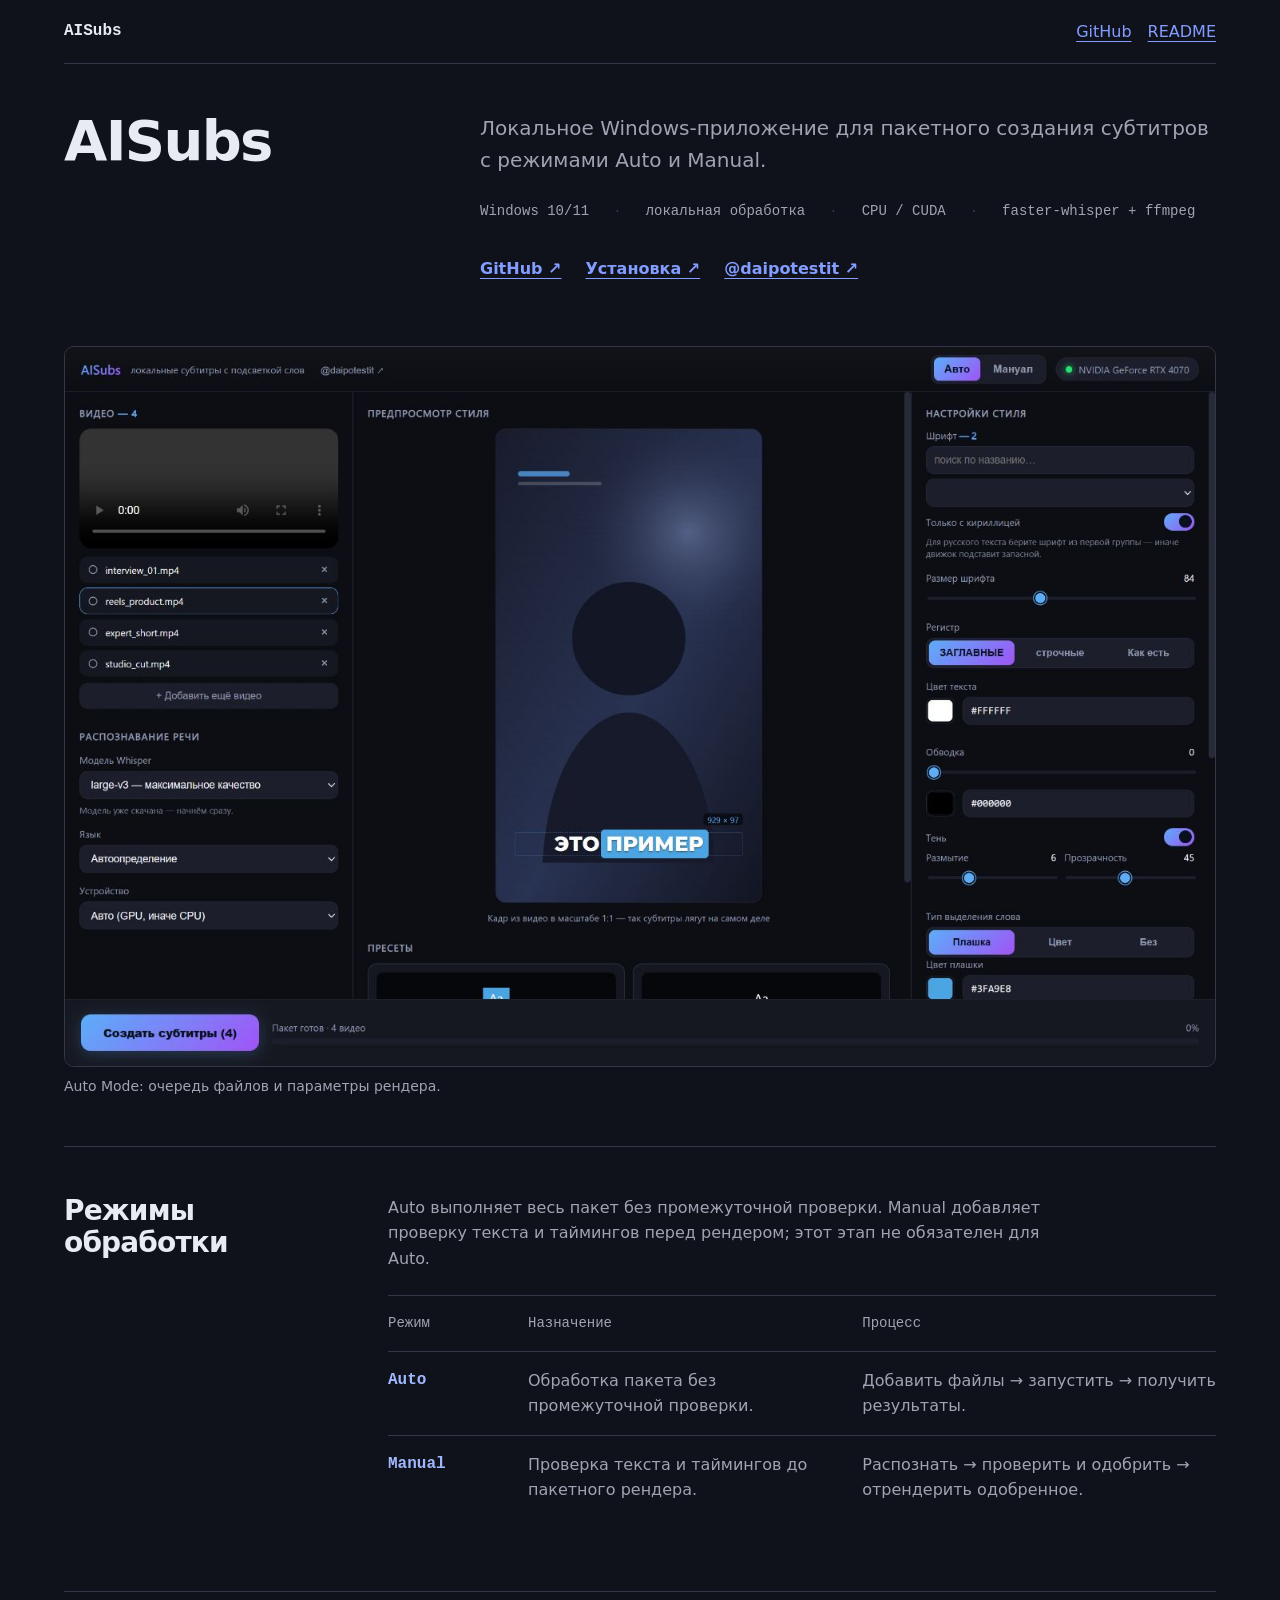
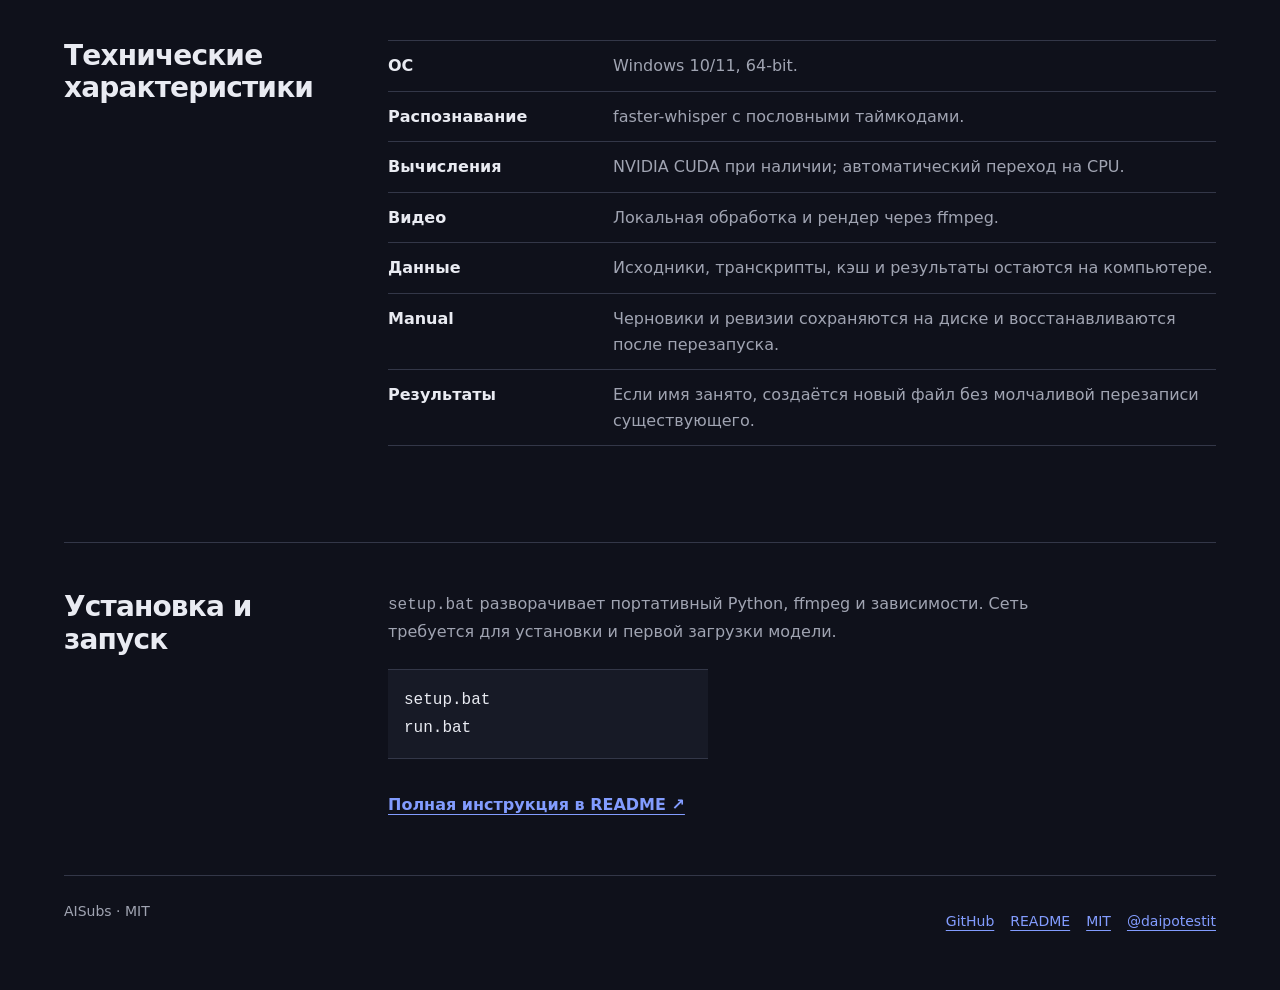
==== commit 4c6e7c62: "docs: replace promotional landing with technical overview" ====
--- a/docs/index.html
+++ b/docs/index.html
@@ -1,74 +1,105 @@
-<!DOCTYPE html>
+<!doctype html>
 <html lang="ru">
 <head>
-<meta charset="UTF-8">
-<meta name="viewport" content="width=device-width, initial-scale=1">
-<meta name="description" content="AISubs — офлайн-приложение Windows для пакетных субтитров: Auto/Manual, проверка слов и таймингов, Whisper и пословная подсветка.">
-<meta name="theme-color" content="oklch(15% .014 270)">
-<title>AISubs — пакетные субтитры без облака</title>
-<style>
-/* Hallmark · pre-emit critique: P5 H5 E5 S5 R5 V4 */
-/* Hallmark · genre: atmospheric · macrostructure: Workbench · theme: AISubs dark · enrichment: real product captures · nav: N9 · footer: Ft5 · contrast: pass (40–41) · slop: pass (42–49) · mobile: pass (34,49–57) */
-:root{
-  --color-paper:oklch(15% .014 270);--color-paper-2:oklch(19% .018 270);--color-paper-3:oklch(23% .022 270);
-  --color-ink:oklch(96% .008 270);--color-ink-2:oklch(76% .018 270);--color-ink-3:oklch(62% .02 270);
-  --color-rule:oklch(31% .025 270);--color-accent:oklch(75% .15 245);--color-accent-2:oklch(67% .19 300);
-  --color-accent-ink:oklch(15% .03 270);--color-focus:oklch(84% .14 230);
-  --font-display:"Arial Narrow","Segoe UI",sans-serif;--font-body:"Segoe UI",Arial,sans-serif;--font-mono:"Cascadia Mono",Consolas,monospace;
-  --space-xs:.25rem;--space-sm:.5rem;--space-md:1rem;--space-lg:1.5rem;--space-xl:2rem;--space-2xl:3rem;--space-3xl:5rem;--space-4xl:7rem;
-  --text-xs:.78rem;--text-sm:.9rem;--text-md:1rem;--text-lg:1.2rem;--text-xl:clamp(1.8rem,3vw,3rem);--text-display:clamp(3rem,5vw,5rem);
-  --radius-sm:.55rem;--radius-md:1rem;--radius-lg:1.4rem;--rule-hair:1px;--dur-fast:120ms;--ease-out:cubic-bezier(.2,.8,.2,1);
-  --page-gutter:clamp(1rem,4vw,4rem);--page-max:88rem;
-}
-*{box-sizing:border-box}html,body{margin:0;overflow-x:clip;background:var(--color-paper);color:var(--color-ink)}html{scroll-behavior:smooth}
-body{font-family:var(--font-body);font-size:var(--text-md);line-height:1.6}
-a{color:inherit;text-decoration-thickness:var(--rule-hair);text-underline-offset:.25em}a:hover{color:var(--color-accent)}a:active{transform:translateY(1px)}a:focus-visible{outline:3px solid var(--color-focus);outline-offset:4px;border-radius:var(--radius-sm)}
-img{display:block;max-width:100%;height:auto}h1,h2,h3,p,figure{margin-block-start:0}h1,h2,h3{font-family:var(--font-display);font-style:normal;line-height:1;letter-spacing:-.035em;overflow-wrap:anywhere;min-width:0}
-h1{font-size:var(--text-display);max-width:13ch;margin-block-end:var(--space-lg);overflow-wrap:anywhere;min-width:0}h2{font-size:var(--text-xl);margin-block-end:var(--space-lg)}h3{font-size:clamp(1.45rem,2vw,2rem);margin-block-end:var(--space-md)}p{max-width:64ch}
-.shell{width:min(100%,var(--page-max));margin-inline:auto;padding-inline:var(--page-gutter)}
-.nav-edge{display:flex;align-items:center;justify-content:space-between;gap:var(--space-lg);padding-block:var(--space-lg)}
-.wordmark{font-family:var(--font-display);font-size:1.3rem;font-weight:800;letter-spacing:-.02em;text-decoration:none}.wordmark span{color:var(--color-ink-3);font-family:var(--font-body);font-size:var(--text-xs);font-weight:500;letter-spacing:0;margin-inline-start:var(--space-sm)}
-.nav-cta,.primary-cta,.secondary-cta{display:inline-flex;align-items:center;justify-content:center;min-height:2.75rem;padding:var(--space-sm) var(--space-md);border-radius:var(--radius-sm);font-weight:750;line-height:1;text-decoration:none;white-space:nowrap;transition:transform var(--dur-fast) var(--ease-out),opacity var(--dur-fast) var(--ease-out)}
-.nav-cta,.secondary-cta{border:var(--rule-hair) solid var(--color-rule);background:var(--color-paper-2)}.primary-cta{background:var(--color-accent);color:var(--color-accent-ink)}
-.nav-cta:hover,.secondary-cta:hover{border-color:var(--color-accent);background:var(--color-paper-3)}.primary-cta:hover{color:var(--color-accent-ink);opacity:.92;transform:translateY(-1px)}
-.nav-cta[aria-disabled="true"],.primary-cta[aria-disabled="true"],.secondary-cta[aria-disabled="true"]{opacity:.55;cursor:not-allowed;pointer-events:none}
-.hero{padding-block:var(--space-sm) var(--space-4xl)}.hero-intro{display:grid;grid-template-columns:minmax(0,5fr) minmax(0,7fr);gap:clamp(var(--space-xl),5vw,var(--space-3xl));align-items:center;padding-block:var(--space-2xl)}
-.eyebrow{font-family:var(--font-mono);font-size:var(--text-xs);letter-spacing:.12em;color:var(--color-accent);margin-block-end:var(--space-lg)}.hero-lede{color:var(--color-ink-2);font-size:var(--text-lg);margin-block-end:var(--space-xl)}.hero-actions{display:flex;gap:var(--space-sm);flex-wrap:wrap}
-.product-shot{margin:0;border:var(--rule-hair) solid var(--color-rule);border-radius:var(--radius-lg);overflow:hidden;background:var(--color-paper-2)}.product-shot img{width:100%}.product-shot figcaption{display:flex;justify-content:space-between;gap:var(--space-md);padding:var(--space-md) var(--space-lg);color:var(--color-ink-3);font-size:var(--text-sm)}.product-shot figcaption strong{color:var(--color-ink);font-weight:650}
-section{padding-block:var(--space-4xl)}.section-head{display:grid;grid-template-columns:minmax(0,5fr) minmax(0,7fr);gap:var(--space-xl);align-items:start;margin-block-end:var(--space-2xl)}.section-head p{color:var(--color-ink-2);margin:0}
-.mode-pair{display:grid;grid-template-columns:repeat(2,minmax(0,1fr));border-block:var(--rule-hair) solid var(--color-rule)}.mode{padding:var(--space-2xl) 0}.mode:first-child{padding-inline-end:var(--space-2xl)}.mode:last-child{padding-inline-start:var(--space-2xl);border-inline-start:var(--rule-hair) solid var(--color-rule)}.mode-mark{display:inline-block;font-family:var(--font-mono);font-size:var(--text-xs);color:var(--color-accent);margin-block-end:var(--space-xl)}.mode p,.mode ul{color:var(--color-ink-2)}.mode ul{margin:var(--space-lg) 0 0;padding-inline-start:1.1rem}.mode li+li{margin-block-start:var(--space-sm)}.auto-proof{margin-block-start:var(--space-2xl)}
-.workflow-list{display:grid;grid-template-columns:repeat(4,minmax(0,1fr));margin:0;padding:0;list-style:none;border-block:var(--rule-hair) solid var(--color-rule)}.workflow-list li{padding:var(--space-xl);min-width:0}.workflow-list li+li{border-inline-start:var(--rule-hair) solid var(--color-rule)}.step-number{display:block;font-family:var(--font-mono);font-size:var(--text-xs);color:var(--color-accent);margin-block-end:var(--space-2xl)}.workflow-list strong{display:block;font-family:var(--font-display);font-size:1.25rem;line-height:1.15;margin-block-end:var(--space-sm)}.workflow-list span:last-child{color:var(--color-ink-2);font-size:var(--text-sm)}
-.trust-grid{display:grid;grid-template-columns:minmax(0,4fr) minmax(0,8fr);gap:var(--space-2xl);align-items:start}.trust-grid h2{position:sticky;top:var(--space-xl)}.trust-list{margin:0}.trust-row{display:grid;grid-template-columns:minmax(8rem,3fr) minmax(0,5fr);gap:var(--space-xl);padding-block:var(--space-xl);border-top:var(--rule-hair) solid var(--color-rule)}.trust-row:last-child{border-bottom:var(--rule-hair) solid var(--color-rule)}.trust-row dt{font-weight:750}.trust-row dd{margin:0;color:var(--color-ink-2)}
-.quick-start{display:grid;grid-template-columns:minmax(0,5fr) minmax(0,7fr);gap:var(--space-2xl);align-items:end;background:var(--color-paper-2);border-radius:var(--radius-lg);padding:clamp(var(--space-xl),5vw,var(--space-3xl))}.quick-start p{color:var(--color-ink-2)}.command{font-family:var(--font-mono);font-size:clamp(1.1rem,2.5vw,2rem);line-height:1.4;color:var(--color-ink);margin:0;white-space:pre-wrap;overflow-wrap:anywhere}.command .arrow{color:var(--color-accent)}
-.foot-stmt{padding-block:var(--space-4xl) var(--space-xl)}.foot-stmt__line{font-family:var(--font-display);font-size:clamp(2rem,6vw,5rem);line-height:.98;letter-spacing:-.035em;max-width:18ch;margin-block-end:var(--space-3xl);overflow-wrap:anywhere}.foot-stmt__meta{display:flex;justify-content:space-between;align-items:flex-start;gap:var(--space-xl);padding-block-start:var(--space-lg);border-top:var(--rule-hair) solid var(--color-rule);color:var(--color-ink-3);font-size:var(--text-sm)}.footer-links{display:flex;flex-wrap:wrap;gap:var(--space-md) var(--space-lg)}.footer-links a{white-space:nowrap}.channel{color:var(--color-ink-2)}
-@media (max-width:760px){:root{--page-gutter:1rem;--space-4xl:4.5rem}.wordmark span{display:none}.hero-intro,.section-head,.trust-grid,.quick-start{grid-template-columns:minmax(0,1fr)}.hero-intro{padding-block:var(--space-2xl);gap:var(--space-2xl)}.product-shot figcaption{display:block}.product-shot figcaption span{display:block;margin-block-start:var(--space-xs)}.mode-pair{grid-template-columns:minmax(0,1fr)}.mode:first-child{padding-inline-end:0}.mode:last-child{padding-inline-start:0;border-inline-start:0;border-top:var(--rule-hair) solid var(--color-rule)}.workflow-list{grid-template-columns:minmax(0,1fr)}.workflow-list li+li{border-inline-start:0;border-top:var(--rule-hair) solid var(--color-rule)}.step-number{margin-block-end:var(--space-md)}.trust-grid h2{position:static}.trust-row{grid-template-columns:minmax(0,1fr);gap:var(--space-sm)}.foot-stmt__meta{display:grid}}
-@media (max-width:380px){.nav-edge{align-items:flex-start}.nav-cta{font-size:var(--text-xs);padding-inline:.8rem}.hero-actions{display:grid}.hero-actions a{width:100%}}
-@media (prefers-reduced-motion:reduce){html{scroll-behavior:auto}*,*::before,*::after{transition-duration:1ms!important;animation-duration:1ms!important;animation-iteration-count:1!important}}
-</style>
+  <meta charset="utf-8">
+  <meta name="viewport" content="width=device-width, initial-scale=1, viewport-fit=cover">
+  <meta name="description" content="AISubs — локальное Windows-приложение для пакетного создания субтитров в режимах Auto и Manual.">
+  <meta name="theme-color" content="oklch(18% 0.02 273)">
+  <title>AISubs — локальные пакетные субтитры</title>
+  <link rel="stylesheet" href="tokens.css">
+  <link rel="stylesheet" href="landing.css">
 </head>
 <body>
-<header class="shell" id="hero">
-  <nav class="nav-edge" aria-label="Основная навигация"><a class="wordmark" href="#hero">AISubs <span>локальные субтитры</span></a><a class="nav-cta" href="https://github.com/jimmorisedu-boop/aisubs-local">Открыть на GitHub ↗</a></nav>
-  <div class="hero">
-    <div class="hero-intro">
-      <div><p class="eyebrow">OFFLINE · WINDOWS · BATCH</p><h1>Проверьте слова. Запустите весь пакет.</h1><p class="hero-lede">AISubs распознаёт речь, даёт исправить текст и тайминги, а затем рендерит одобренные ролики одной очередью. Видео и черновики остаются на вашем компьютере.</p><div class="hero-actions"><a class="primary-cta" href="https://github.com/jimmorisedu-boop/aisubs-local">Открыть на GitHub</a><a class="secondary-cta" href="https://github.com/jimmorisedu-boop/aisubs-local#установка">Установка</a></div></div>
-      <figure class="product-shot"><img src="screenshot-manual.png" alt="Manual Mode AISubs: очередь из четырёх видео, редактор слов и таймингов, предупреждение и пакетный рендер одобренных файлов" width="1440" height="900"><figcaption><strong>Manual Mode — проверка готовых транскриптов</strong><span>Правки сохраняются автоматически</span></figcaption></figure>
+  <header class="page-shell overview" id="overview">
+    <nav class="site-nav" aria-label="Основная навигация">
+      <a class="wordmark" href="#overview" aria-label="AISubs — начало страницы">AISubs</a>
+      <ul class="nav-links">
+        <li><a href="https://github.com/jimmorisedu-boop/aisubs-local">GitHub</a></li>
+        <li><a href="https://github.com/jimmorisedu-boop/aisubs-local#readme">README</a></li>
+      </ul>
+    </nav>
+
+    <div class="intro">
+      <h1>AISubs</h1>
+      <p class="lede">Локальное Windows-приложение для пакетного создания субтитров с режимами Auto и Manual.</p>
+      <ul class="fact-line" aria-label="Краткие характеристики">
+        <li>Windows 10/11</li>
+        <li>локальная обработка</li>
+        <li>CPU / CUDA</li>
+        <li>faster-whisper + ffmpeg</li>
+      </ul>
+      <div class="primary-links" aria-label="Ссылки проекта">
+        <a href="https://github.com/jimmorisedu-boop/aisubs-local">GitHub ↗</a>
+        <a href="https://github.com/jimmorisedu-boop/aisubs-local#установка">Установка ↗</a>
+        <a href="https://t.me/daipotestit">@daipotestit ↗</a>
+      </div>
     </div>
-  </div>
-</header>
-<main>
-  <section class="shell" id="modes">
-    <div class="section-head"><h2>Два режима. Одна очередь.</h2><p>Выберите контроль, который нужен именно этому пакету. Настройки стиля и пакетная обработка доступны в обоих режимах.</p></div>
-    <div class="mode-pair">
-      <article class="mode"><span class="mode-mark">AUTO</span><h3>От файлов сразу к результату</h3><p>Добавьте пачку и запустите. AISubs последовательно распознаёт речь и рендерит каждый ролик без остановок на проверку.</p><ul><li>минимум действий для чистых исходников;</li><li>прогресс и ошибка видны по каждому файлу;</li><li>остановка срабатывает после текущего файла.</li></ul></article>
-      <article class="mode"><span class="mode-mark">MANUAL</span><h3>Проверка до дорогого рендера</h3><p>Редактируйте слова и тайминги по мере готовности, массово одобряйте чистые файлы и отправляйте подтверждённую часть в один рендер.</p><ul><li>предупреждения о неуверенно распознанных словах;</li><li>автосохранение правок и восстановление пакета;</li><li>повтор ошибок без перезапуска всей очереди.</li></ul></article>
-    </div>
-    <figure class="product-shot auto-proof"><img src="screenshot.png" alt="Auto Mode AISubs: очередь из четырёх видео, живой предпросмотр субтитров и настройки стиля" width="1440" height="900" loading="lazy"><figcaption><strong>Auto Mode — весь пакет без остановок</strong><span>Стиль настраивается до запуска</span></figcaption></figure>
-  </section>
-  <section class="shell" id="workflow"><div class="section-head"><h2>Рабочий процесс студии</h2><p>Транскрипция и проверка не блокируют друг друга: можно разбирать готовые ролики, пока очередь продолжает работу.</p></div><ol class="workflow-list"><li><span class="step-number">01</span><strong>Добавьте пакет</strong><span>Перетащите все исходники в одну очередь.</span></li><li><span class="step-number">02</span><strong>Проверяйте готовое</strong><span>Открывайте транскрипты сразу после распознавания.</span></li><li><span class="step-number">03</span><strong>Одобрите чистое</strong><span>Подтвердите один файл или всё без предупреждений.</span></li><li><span class="step-number">04</span><strong>Рендерите вместе</strong><span>Запустите одобренные ролики одной пакетной командой.</span></li></ol></section>
-  <section class="shell" id="trust"><div class="trust-grid"><h2>Предсказуемо для рабочего проекта</h2><dl class="trust-list"><div class="trust-row"><dt>Локально</dt><dd>Видео, звук и транскрипты не отправляются в облачный сервис. Сеть нужна для установки и первой загрузки модели.</dd></div><div class="trust-row"><dt>Правки без потери ритма</dt><dd>Замена текста сохраняет пословные тайминги; при необходимости начало и конец слова редактируются вручную.</dd></div><div class="trust-row"><dt>Без перезаписи</dt><dd>Если имя результата уже занято, AISubs планирует безопасное новое имя вместо молчаливой замены файла.</dd></div><div class="trust-row"><dt>После перезапуска</dt><dd>Черновики, одобренные версии и состояние последнего Manual-пакета восстанавливаются с диска.</dd></div></dl></div></section>
-  <section class="shell" id="quick-start"><div class="quick-start"><div><h2>Запуск без отдельной сборки</h2><p>Windows-установщик разворачивает локальный Python, ffmpeg и зависимости. Модель можно выбрать при установке или скачать при первом запуске обработки.</p><a class="secondary-cta" href="https://github.com/jimmorisedu-boop/aisubs-local#установка">Открыть инструкцию</a></div><pre class="command" aria-label="Команды запуска"><code>setup.bat <span class="arrow">→</span> run.bat</code></pre></div></section>
-</main>
-<footer class="shell foot-stmt" id="site-footer"><p class="foot-stmt__line">Меньше ожидания между монтажом и готовым пакетом.</p><div class="foot-stmt__meta"><div class="footer-links"><a href="https://github.com/jimmorisedu-boop/aisubs-local">GitHub</a><a href="https://github.com/jimmorisedu-boop/aisubs-local#readme">README</a><a href="https://github.com/jimmorisedu-boop/aisubs-local/blob/main/LICENSE">MIT</a><span>Windows 10 / 11</span></div><a class="channel" href="https://t.me/daipotestit">Проект и обновления: @daipotestit ↗</a></div></footer>
+
+    <figure class="product-capture">
+      <img src="screenshot.png" width="1440" height="900" fetchpriority="high" alt="Auto Mode AISubs: пакетная очередь видео, предпросмотр и настройки субтитров">
+      <figcaption>Auto Mode: очередь файлов и параметры рендера.</figcaption>
+    </figure>
+  </header>
+
+  <main class="page-shell technical-document">
+    <section id="modes" aria-labelledby="modes-title">
+      <h2 id="modes-title">Режимы обработки</h2>
+      <p>Auto выполняет весь пакет без промежуточной проверки. Manual добавляет проверку текста и таймингов перед рендером; этот этап не обязателен для Auto.</p>
+      <div class="table-wrap">
+        <table class="mode-table">
+          <thead>
+            <tr>
+              <th scope="col">Режим</th>
+              <th scope="col">Назначение</th>
+              <th scope="col">Процесс</th>
+            </tr>
+          </thead>
+          <tbody>
+            <tr>
+              <th scope="row" data-label="Режим">Auto</th>
+              <td data-label="Назначение">Обработка пакета без промежуточной проверки.</td>
+              <td data-label="Процесс">Добавить файлы → запустить → получить результаты.</td>
+            </tr>
+            <tr>
+              <th scope="row" data-label="Режим">Manual</th>
+              <td data-label="Назначение">Проверка текста и таймингов до пакетного рендера.</td>
+              <td data-label="Процесс">Распознать → проверить и одобрить → отрендерить одобренное.</td>
+            </tr>
+          </tbody>
+        </table>
+      </div>
+    </section>
+
+    <section id="specs" aria-labelledby="specs-title">
+      <h2 id="specs-title">Технические характеристики</h2>
+      <dl class="spec-list">
+        <div><dt>ОС</dt><dd>Windows 10/11, 64-bit.</dd></div>
+        <div><dt>Распознавание</dt><dd>faster-whisper с пословными таймкодами.</dd></div>
+        <div><dt>Вычисления</dt><dd>NVIDIA CUDA при наличии; автоматический переход на CPU.</dd></div>
+        <div><dt>Видео</dt><dd>Локальная обработка и рендер через ffmpeg.</dd></div>
+        <div><dt>Данные</dt><dd>Исходники, транскрипты, кэш и результаты остаются на компьютере.</dd></div>
+        <div><dt>Manual</dt><dd>Черновики и ревизии сохраняются на диске и восстанавливаются после перезапуска.</dd></div>
+        <div><dt>Результаты</dt><dd>Если имя занято, создаётся новый файл без молчаливой перезаписи существующего.</dd></div>
+      </dl>
+    </section>
+
+    <section id="install" aria-labelledby="install-title">
+      <h2 id="install-title">Установка и запуск</h2>
+      <p><code>setup.bat</code> разворачивает портативный Python, ffmpeg и зависимости. Сеть требуется для установки и первой загрузки модели.</p>
+      <pre class="commands" aria-label="Команды установки и запуска"><code>setup.bat
+run.bat</code></pre>
+      <p><a class="text-link" href="https://github.com/jimmorisedu-boop/aisubs-local#установка">Полная инструкция в README ↗</a></p>
+    </section>
+  </main>
+
+  <footer class="page-shell site-footer" id="site-footer">
+    <span>AISubs · MIT</span>
+    <nav aria-label="Ссылки в подвале">
+      <a href="https://github.com/jimmorisedu-boop/aisubs-local">GitHub</a>
+      <a href="https://github.com/jimmorisedu-boop/aisubs-local#readme">README</a>
+      <a href="https://github.com/jimmorisedu-boop/aisubs-local/blob/main/LICENSE">MIT</a>
+      <a href="https://t.me/daipotestit">@daipotestit</a>
+    </nav>
+  </footer>
 </body>
 </html>
--- a/docs/tokens.css
+++ b/docs/tokens.css
@@ -0,0 +1,35 @@
+:root {
+  --color-paper: oklch(18% 0.02 273);
+  --color-panel: oklch(22% 0.025 273);
+  --color-ink: oklch(94% 0.01 273);
+  --color-muted: oklch(72% 0.02 273);
+  --color-rule: oklch(34% 0.03 273);
+  --color-accent: oklch(72% 0.16 272);
+  --color-accent-strong: oklch(80% 0.13 272);
+  --color-focus: oklch(84% 0.15 100);
+
+  --font-display: "Segoe UI", system-ui, sans-serif;
+  --font-body: "Segoe UI", system-ui, sans-serif;
+  --font-mono: "Cascadia Mono", "Consolas", monospace;
+
+  --space-1: 0.25rem;
+  --space-2: 0.5rem;
+  --space-3: 0.75rem;
+  --space-4: 1rem;
+  --space-6: 1.5rem;
+  --space-8: 2rem;
+  --space-12: 3rem;
+  --space-16: 4rem;
+
+  --text-sm: 0.875rem;
+  --text-body: 1rem;
+  --text-lede: clamp(1.0625rem, 1.7vw, 1.25rem);
+  --text-h2: clamp(1.25rem, 2.5vw, 1.75rem);
+  --text-title: clamp(2rem, 5vw, 3.5rem);
+
+  --rule-thin: 1px;
+  --radius-sm: 0.375rem;
+  --radius-md: 0.625rem;
+  --dur-fast: 120ms;
+  --ease-out: cubic-bezier(0.16, 1, 0.3, 1);
+}
--- a/docs/landing.css
+++ b/docs/landing.css
@@ -0,0 +1,407 @@
+/* Hallmark · genre: modern-minimal · macrostructure: Long Document · theme: AISubs dark · enrichment: single real Auto capture · nav: N1 · footer: Ft2 */
+/* Hallmark · pre-emit critique: P5 H5 E5 S5 R5 V4 */
+
+* {
+  box-sizing: border-box;
+}
+
+html,
+body {
+  margin: 0;
+  overflow-x: clip;
+  background: var(--color-paper);
+  color: var(--color-ink);
+}
+
+body {
+  font-family: var(--font-body);
+  font-size: var(--text-body);
+  line-height: 1.6;
+}
+
+a {
+  color: var(--color-accent);
+  text-decoration-thickness: var(--rule-thin);
+  text-underline-offset: var(--space-1);
+  white-space: nowrap;
+  transition: color var(--dur-fast) var(--ease-out), transform var(--dur-fast) var(--ease-out);
+}
+
+a:visited {
+  color: var(--color-accent);
+}
+
+a:hover {
+  color: var(--color-accent-strong);
+}
+
+a:active {
+  transform: translateY(var(--rule-thin));
+}
+
+a:focus-visible {
+  outline: 3px solid var(--color-focus);
+  outline-offset: var(--space-1);
+  border-radius: var(--radius-sm);
+}
+
+h1,
+h2,
+p,
+figure,
+ul,
+dl,
+pre {
+  margin: 0;
+}
+
+h1,
+h2 {
+  min-width: 0;
+  overflow-wrap: anywhere;
+  font-family: var(--font-display);
+  font-style: normal;
+  letter-spacing: -0.03em;
+}
+
+h1 {
+  font-size: var(--text-title);
+  line-height: 1.05;
+}
+
+h2 {
+  font-size: var(--text-h2);
+  line-height: 1.15;
+}
+
+code,
+.fact-line {
+  font-family: var(--font-mono);
+}
+
+.page-shell {
+  width: min(100% - (2 * var(--space-4)), 72rem);
+  margin-inline: auto;
+}
+
+.site-nav {
+  display: flex;
+  align-items: center;
+  justify-content: space-between;
+  gap: var(--space-6);
+  min-height: 4rem;
+  border-block-end: var(--rule-thin) solid var(--color-rule);
+}
+
+.wordmark {
+  color: var(--color-ink);
+  font-family: var(--font-mono);
+  font-weight: 700;
+  text-decoration: none;
+}
+
+.wordmark:visited {
+  color: var(--color-ink);
+}
+
+.nav-links {
+  display: flex;
+  gap: var(--space-4);
+  padding: 0;
+  list-style: none;
+}
+
+.site-nav a,
+.site-footer a {
+  display: inline-flex;
+  align-items: center;
+  min-height: 2.75rem;
+}
+
+.intro {
+  display: grid;
+  gap: var(--space-6);
+  padding-block: var(--space-12) var(--space-8);
+}
+
+.lede {
+  max-width: 62ch;
+  color: var(--color-muted);
+  font-size: var(--text-lede);
+}
+
+.fact-line {
+  display: flex;
+  flex-wrap: wrap;
+  gap: var(--space-2) var(--space-6);
+  padding: 0;
+  color: var(--color-muted);
+  font-size: var(--text-sm);
+  list-style: none;
+}
+
+.fact-line li:not(:last-child)::after {
+  content: "·";
+  margin-inline-start: var(--space-6);
+  color: var(--color-rule);
+}
+
+.primary-links {
+  display: flex;
+  flex-wrap: wrap;
+  gap: var(--space-3) var(--space-6);
+}
+
+.primary-links a,
+.text-link {
+  display: inline-flex;
+  min-height: 2.75rem;
+  align-items: center;
+  font-weight: 650;
+}
+
+.product-capture {
+  display: grid;
+  gap: var(--space-2);
+  padding-block-end: var(--space-12);
+}
+
+.product-capture img {
+  display: block;
+  width: 100%;
+  height: auto;
+  border: var(--rule-thin) solid var(--color-rule);
+  border-radius: var(--radius-md);
+}
+
+.product-capture figcaption {
+  color: var(--color-muted);
+  font-size: var(--text-sm);
+}
+
+.technical-document {
+  border-block-start: var(--rule-thin) solid var(--color-rule);
+}
+
+.technical-document section {
+  display: grid;
+  gap: var(--space-6);
+  padding-block: var(--space-12);
+}
+
+.technical-document section + section {
+  border-block-start: var(--rule-thin) solid var(--color-rule);
+}
+
+.technical-document section > p {
+  max-width: 65ch;
+  color: var(--color-muted);
+}
+
+.table-wrap {
+  min-width: 0;
+}
+
+.mode-table {
+  width: 100%;
+  border-collapse: collapse;
+  text-align: start;
+}
+
+.mode-table th,
+.mode-table td {
+  padding: var(--space-4) var(--space-3);
+  border-block-start: var(--rule-thin) solid var(--color-rule);
+  text-align: start;
+  vertical-align: top;
+}
+
+.mode-table thead th {
+  color: var(--color-muted);
+  font-family: var(--font-mono);
+  font-size: var(--text-sm);
+  font-weight: 400;
+}
+
+.mode-table tbody th {
+  width: 8rem;
+  font-family: var(--font-mono);
+  color: var(--color-accent-strong);
+}
+
+.mode-table tbody td {
+  color: var(--color-muted);
+}
+
+.mode-table th:first-child,
+.mode-table td:first-child {
+  padding-inline-start: 0;
+}
+
+.mode-table th:last-child,
+.mode-table td:last-child {
+  padding-inline-end: 0;
+}
+
+.spec-list {
+  display: grid;
+}
+
+.spec-list > div {
+  display: grid;
+  grid-template-columns: minmax(9rem, 1fr) minmax(0, 3fr);
+  gap: var(--space-6);
+  padding-block: var(--space-3);
+  border-block-start: var(--rule-thin) solid var(--color-rule);
+}
+
+.spec-list > div:last-child {
+  border-block-end: var(--rule-thin) solid var(--color-rule);
+}
+
+.spec-list dt {
+  font-weight: 650;
+}
+
+.spec-list dd {
+  margin: 0;
+  color: var(--color-muted);
+}
+
+.commands {
+  width: fit-content;
+  min-width: min(100%, 20rem);
+  padding: var(--space-4);
+  overflow: auto;
+  border-block: var(--rule-thin) solid var(--color-rule);
+  background: var(--color-panel);
+  color: var(--color-ink);
+  font-family: var(--font-mono);
+  font-size: var(--text-body);
+  line-height: 1.75;
+}
+
+.site-footer {
+  display: flex;
+  justify-content: space-between;
+  gap: var(--space-6);
+  padding-block: var(--space-6) var(--space-12);
+  border-block-start: var(--rule-thin) solid var(--color-rule);
+  color: var(--color-muted);
+  font-size: var(--text-sm);
+}
+
+.site-footer nav {
+  display: flex;
+  flex-wrap: wrap;
+  gap: var(--space-2) var(--space-4);
+}
+
+@media (max-width: 39.999rem) {
+  .fact-line {
+    display: grid;
+    gap: var(--space-2);
+  }
+
+  .fact-line li::after {
+    display: none;
+  }
+
+  .mode-table,
+  .mode-table tbody,
+  .mode-table tr,
+  .mode-table th,
+  .mode-table td {
+    display: block;
+    width: 100%;
+  }
+
+  .mode-table thead {
+    position: absolute;
+    width: 1px;
+    height: 1px;
+    overflow: hidden;
+    clip-path: inset(50%);
+    white-space: nowrap;
+  }
+
+  .mode-table tbody tr {
+    padding-block: var(--space-4);
+    border-block-start: var(--rule-thin) solid var(--color-rule);
+  }
+
+  .mode-table tbody tr:last-child {
+    border-block-end: var(--rule-thin) solid var(--color-rule);
+  }
+
+  .mode-table tbody th,
+  .mode-table tbody td {
+    display: grid;
+    grid-template-columns: 7rem minmax(0, 1fr);
+    gap: var(--space-3);
+    padding: var(--space-2) 0;
+    border: 0;
+  }
+
+  .mode-table tbody th::before,
+  .mode-table tbody td::before {
+    content: attr(data-label);
+    color: var(--color-muted);
+    font-family: var(--font-mono);
+    font-size: var(--text-sm);
+    font-weight: 400;
+  }
+
+  .spec-list > div {
+    grid-template-columns: minmax(0, 1fr);
+    gap: var(--space-1);
+  }
+
+  .site-footer {
+    display: grid;
+  }
+}
+
+@media (min-width: 40rem) {
+  .page-shell {
+    width: min(100% - (2 * var(--space-8)), 72rem);
+  }
+
+  .intro {
+    grid-template-columns: minmax(12rem, 1fr) minmax(0, 2fr);
+    column-gap: var(--space-12);
+  }
+
+  .intro h1 {
+    grid-row: 1 / 5;
+  }
+
+  .technical-document section {
+    grid-template-columns: minmax(12rem, 1fr) minmax(0, 3fr);
+    column-gap: var(--space-12);
+  }
+
+  .technical-document section > :not(h2) {
+    grid-column: 2;
+  }
+
+  .technical-document h2 {
+    grid-column: 1;
+    grid-row: 1 / span 3;
+  }
+}
+
+@media (pointer: coarse) {
+  .site-nav a,
+  .primary-links a,
+  .text-link,
+  .site-footer a {
+    min-height: 3rem;
+  }
+}
+
+@media (prefers-reduced-motion: reduce) {
+  a {
+    transition: none;
+  }
+}
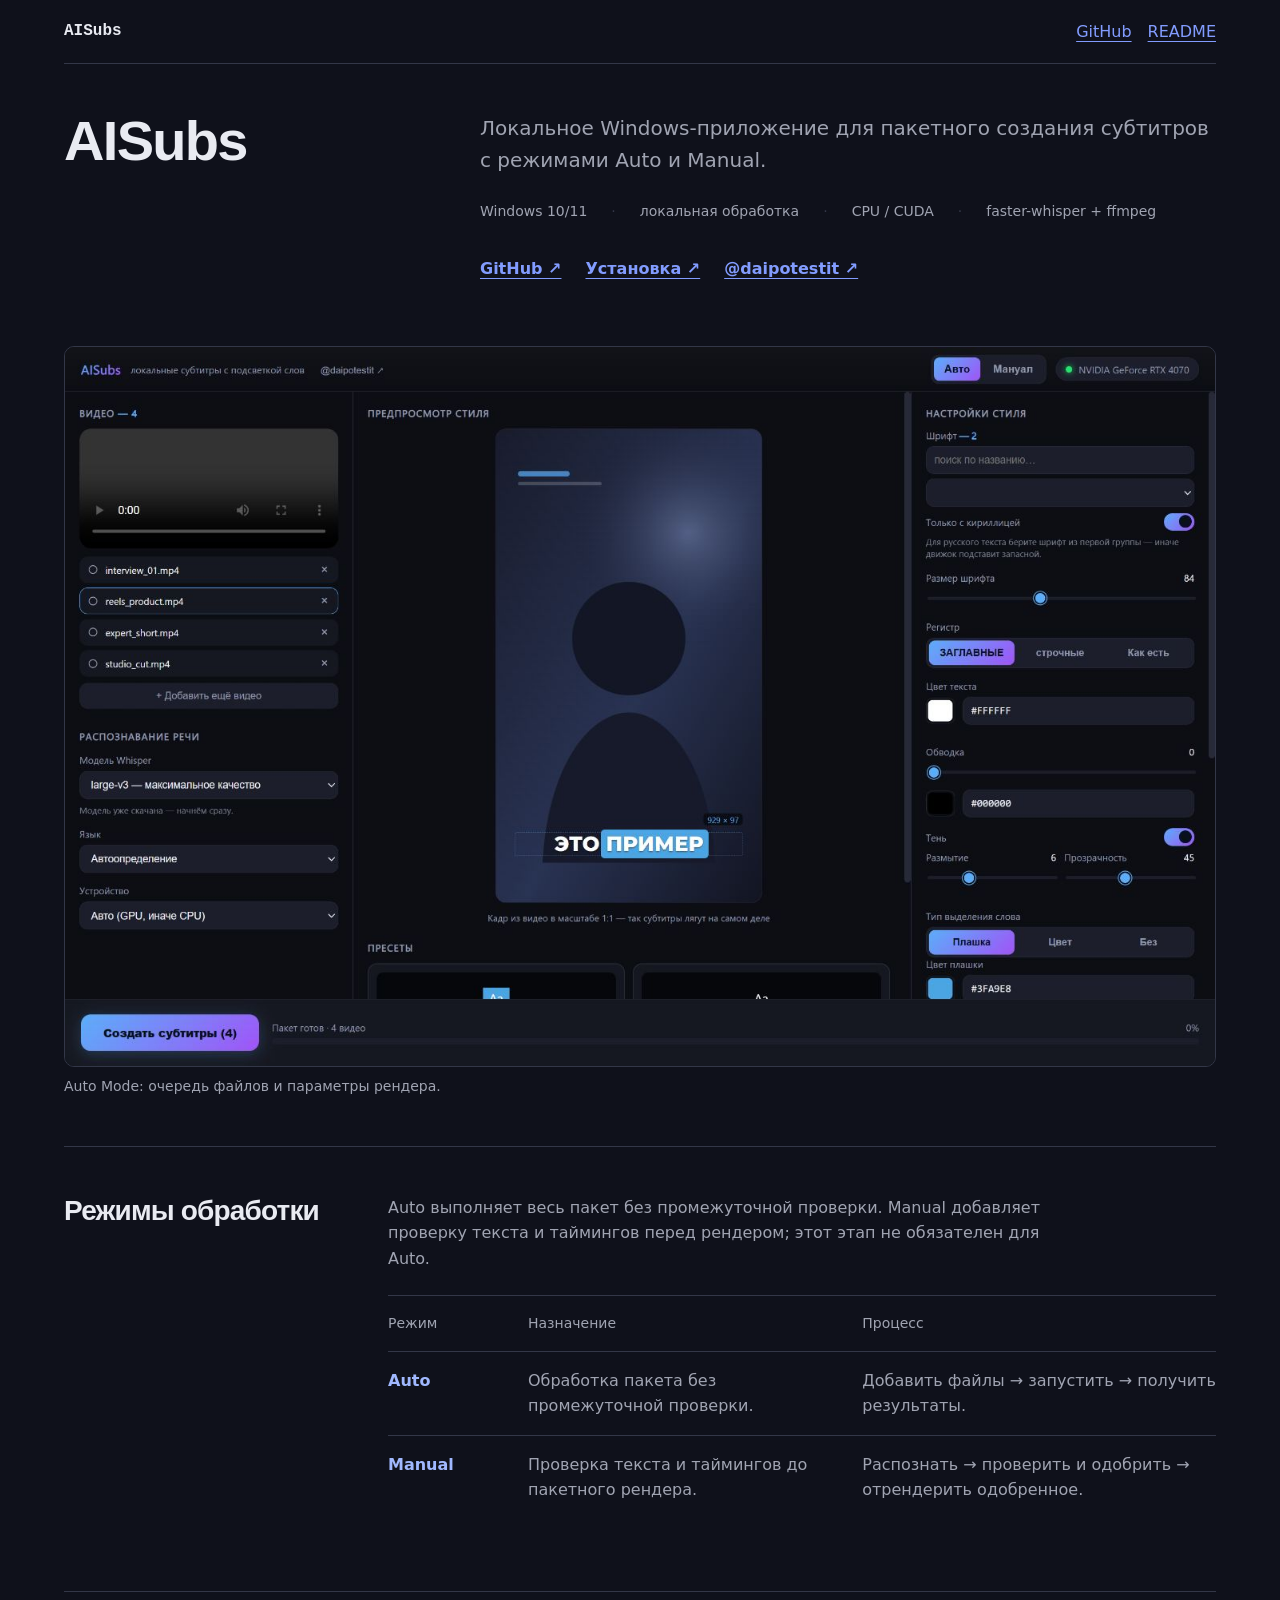
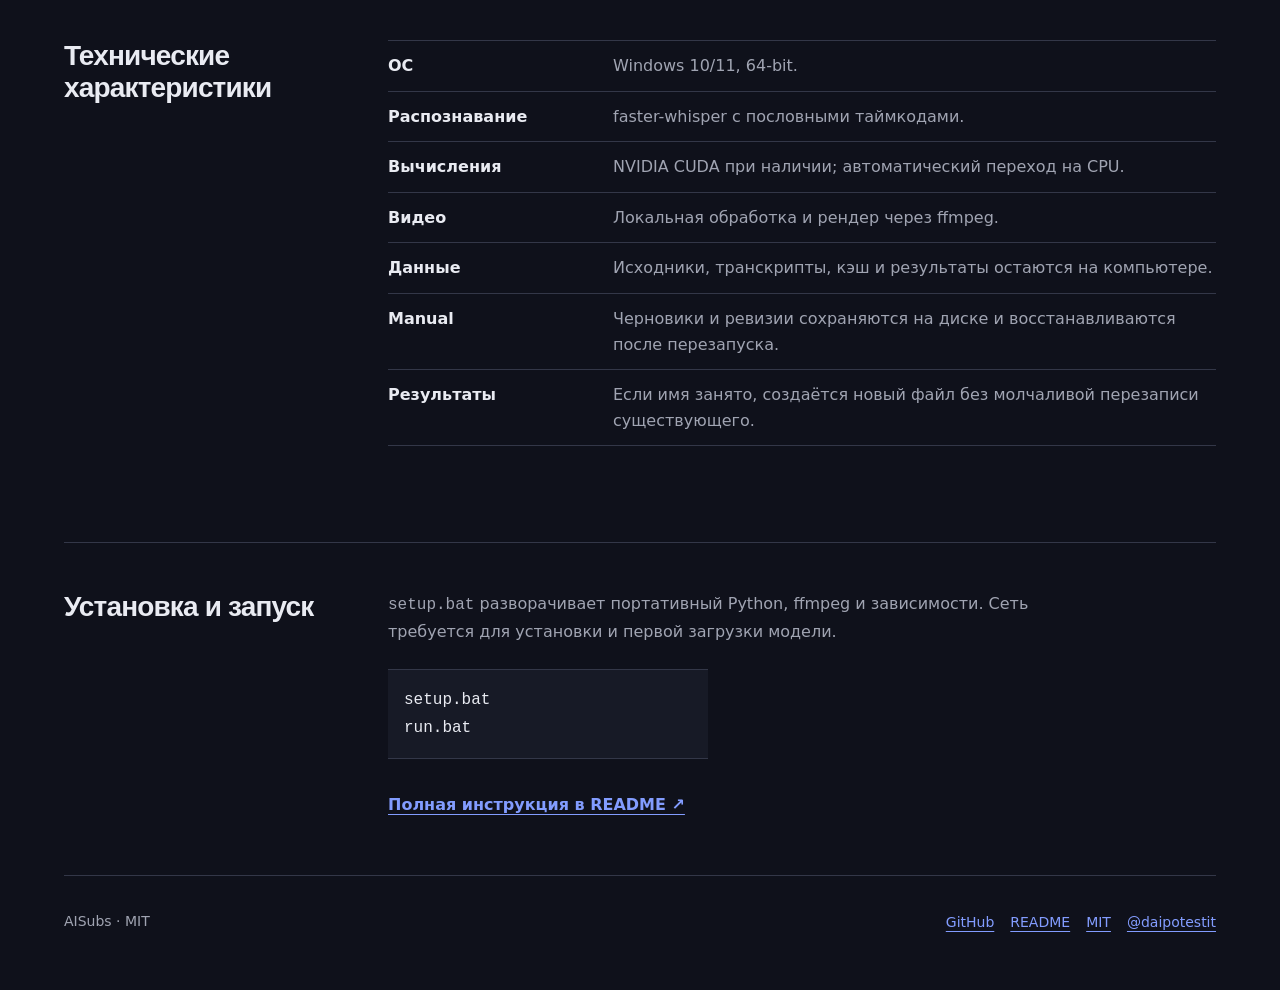
==== commit 2a84e59c: "docs: verify concise technical landing" ====
--- a/docs/index.html
+++ b/docs/index.html
@@ -4,7 +4,6 @@
   <meta charset="utf-8">
   <meta name="viewport" content="width=device-width, initial-scale=1, viewport-fit=cover">
   <meta name="description" content="AISubs — локальное Windows-приложение для пакетного создания субтитров в режимах Auto и Manual.">
-  <meta name="theme-color" content="oklch(18% 0.02 273)">
   <title>AISubs — локальные пакетные субтитры</title>
   <link rel="stylesheet" href="tokens.css">
   <link rel="stylesheet" href="landing.css">
--- a/docs/tokens.css
+++ b/docs/tokens.css
@@ -8,7 +8,7 @@
   --color-accent-strong: oklch(80% 0.13 272);
   --color-focus: oklch(84% 0.15 100);
 
-  --font-display: "Segoe UI", system-ui, sans-serif;
+  --font-display: "Bahnschrift", "Segoe UI", sans-serif;
   --font-body: "Segoe UI", system-ui, sans-serif;
   --font-mono: "Cascadia Mono", "Consolas", monospace;
 
--- a/docs/landing.css
+++ b/docs/landing.css
@@ -1,4 +1,4 @@
-/* Hallmark · genre: modern-minimal · macrostructure: Long Document · theme: AISubs dark · enrichment: single real Auto capture · nav: N1 · footer: Ft2 */
+/* Hallmark · genre: modern-minimal · macrostructure: Long Document · theme: AISubs dark · enrichment: single real Auto capture · nav: N1 · footer: Ft2 · contrast: pass (40–41) · slop: pass (42–49) · mobile: pass (34, 49, 50–57) */
 /* Hallmark · pre-emit critique: P5 H5 E5 S5 R5 V4 */
 
 * {
@@ -43,6 +43,12 @@
   outline: 3px solid var(--color-focus);
   outline-offset: var(--space-1);
   border-radius: var(--radius-sm);
+}
+
+a[aria-disabled="true"] {
+  opacity: 0.55;
+  cursor: not-allowed;
+  pointer-events: none;
 }
 
 h1,
@@ -74,8 +80,7 @@
   line-height: 1.15;
 }
 
-code,
-.fact-line {
+code {
   font-family: var(--font-mono);
 }
 
@@ -131,9 +136,8 @@
 }
 
 .fact-line {
-  display: flex;
-  flex-wrap: wrap;
-  gap: var(--space-2) var(--space-6);
+  display: grid;
+  gap: var(--space-2);
   padding: 0;
   color: var(--color-muted);
   font-size: var(--text-sm);
@@ -144,6 +148,7 @@
   content: "·";
   margin-inline-start: var(--space-6);
   color: var(--color-rule);
+  display: none;
 }
 
 .primary-links {
@@ -203,11 +208,38 @@
 }
 
 .mode-table {
+  display: block;
   width: 100%;
   border-collapse: collapse;
   text-align: start;
 }
 
+.mode-table thead {
+  position: absolute;
+  width: 1px;
+  height: 1px;
+  overflow: hidden;
+  clip-path: inset(50%);
+  white-space: nowrap;
+}
+
+.mode-table tbody,
+.mode-table tr,
+.mode-table th,
+.mode-table td {
+  display: block;
+  width: 100%;
+}
+
+.mode-table tbody tr {
+  padding-block: var(--space-4);
+  border-block-start: var(--rule-thin) solid var(--color-rule);
+}
+
+.mode-table tbody tr:last-child {
+  border-block-end: var(--rule-thin) solid var(--color-rule);
+}
+
 .mode-table th,
 .mode-table td {
   padding: var(--space-4) var(--space-3);
@@ -218,14 +250,11 @@
 
 .mode-table thead th {
   color: var(--color-muted);
-  font-family: var(--font-mono);
   font-size: var(--text-sm);
   font-weight: 400;
 }
 
 .mode-table tbody th {
-  width: 8rem;
-  font-family: var(--font-mono);
   color: var(--color-accent-strong);
 }
 
@@ -243,14 +272,31 @@
   padding-inline-end: 0;
 }
 
+.mode-table tbody th,
+.mode-table tbody td {
+  display: grid;
+  grid-template-columns: 7rem minmax(0, 1fr);
+  gap: var(--space-3);
+  padding: var(--space-2) 0;
+  border: 0;
+}
+
+.mode-table tbody th::before,
+.mode-table tbody td::before {
+  content: attr(data-label);
+  color: var(--color-muted);
+  font-size: var(--text-sm);
+  font-weight: 400;
+}
+
 .spec-list {
   display: grid;
 }
 
 .spec-list > div {
   display: grid;
-  grid-template-columns: minmax(9rem, 1fr) minmax(0, 3fr);
-  gap: var(--space-6);
+  grid-template-columns: minmax(0, 1fr);
+  gap: var(--space-1);
   padding-block: var(--space-3);
   border-block-start: var(--rule-thin) solid var(--color-rule);
 }
@@ -282,7 +328,8 @@
 }
 
 .site-footer {
-  display: flex;
+  display: grid;
+  align-items: center;
   justify-content: space-between;
   gap: var(--space-6);
   padding-block: var(--space-6) var(--space-12);
@@ -293,73 +340,10 @@
 
 .site-footer nav {
   display: flex;
+  align-items: center;
   flex-wrap: wrap;
   gap: var(--space-2) var(--space-4);
-}
-
-@media (max-width: 39.999rem) {
-  .fact-line {
-    display: grid;
-    gap: var(--space-2);
-  }
-
-  .fact-line li::after {
-    display: none;
-  }
-
-  .mode-table,
-  .mode-table tbody,
-  .mode-table tr,
-  .mode-table th,
-  .mode-table td {
-    display: block;
-    width: 100%;
-  }
-
-  .mode-table thead {
-    position: absolute;
-    width: 1px;
-    height: 1px;
-    overflow: hidden;
-    clip-path: inset(50%);
-    white-space: nowrap;
-  }
-
-  .mode-table tbody tr {
-    padding-block: var(--space-4);
-    border-block-start: var(--rule-thin) solid var(--color-rule);
-  }
-
-  .mode-table tbody tr:last-child {
-    border-block-end: var(--rule-thin) solid var(--color-rule);
-  }
-
-  .mode-table tbody th,
-  .mode-table tbody td {
-    display: grid;
-    grid-template-columns: 7rem minmax(0, 1fr);
-    gap: var(--space-3);
-    padding: var(--space-2) 0;
-    border: 0;
-  }
-
-  .mode-table tbody th::before,
-  .mode-table tbody td::before {
-    content: attr(data-label);
-    color: var(--color-muted);
-    font-family: var(--font-mono);
-    font-size: var(--text-sm);
-    font-weight: 400;
-  }
-
-  .spec-list > div {
-    grid-template-columns: minmax(0, 1fr);
-    gap: var(--space-1);
-  }
-
-  .site-footer {
-    display: grid;
-  }
+  line-height: 1;
 }
 
 @media (min-width: 40rem) {
@@ -374,6 +358,85 @@
 
   .intro h1 {
     grid-row: 1 / 5;
+  }
+
+  .fact-line {
+    display: flex;
+    flex-wrap: wrap;
+    gap: var(--space-2) var(--space-6);
+  }
+
+  .fact-line li:not(:last-child)::after {
+    display: inline;
+  }
+
+  .mode-table {
+    display: table;
+  }
+
+  .mode-table thead {
+    position: static;
+    display: table-header-group;
+    width: auto;
+    height: auto;
+    overflow: visible;
+    clip-path: none;
+    white-space: normal;
+  }
+
+  .mode-table tbody {
+    display: table-row-group;
+  }
+
+  .mode-table tr {
+    display: table-row;
+  }
+
+  .mode-table tbody th,
+  .mode-table tbody td,
+  .mode-table thead th {
+    display: table-cell;
+    width: auto;
+  }
+
+  .mode-table tbody tr,
+  .mode-table tbody tr:last-child {
+    padding: 0;
+    border: 0;
+  }
+
+  .mode-table tbody th,
+  .mode-table tbody td {
+    padding: var(--space-4) var(--space-3);
+    border-block-start: var(--rule-thin) solid var(--color-rule);
+  }
+
+  .mode-table tbody th {
+    width: 8rem;
+  }
+
+  .mode-table tbody th::before,
+  .mode-table tbody td::before {
+    content: none;
+  }
+
+  .mode-table th:first-child,
+  .mode-table td:first-child {
+    padding-inline-start: 0;
+  }
+
+  .mode-table th:last-child,
+  .mode-table td:last-child {
+    padding-inline-end: 0;
+  }
+
+  .spec-list > div {
+    grid-template-columns: minmax(9rem, 1fr) minmax(0, 3fr);
+    gap: var(--space-6);
+  }
+
+  .site-footer {
+    display: flex;
   }
 
   .technical-document section {
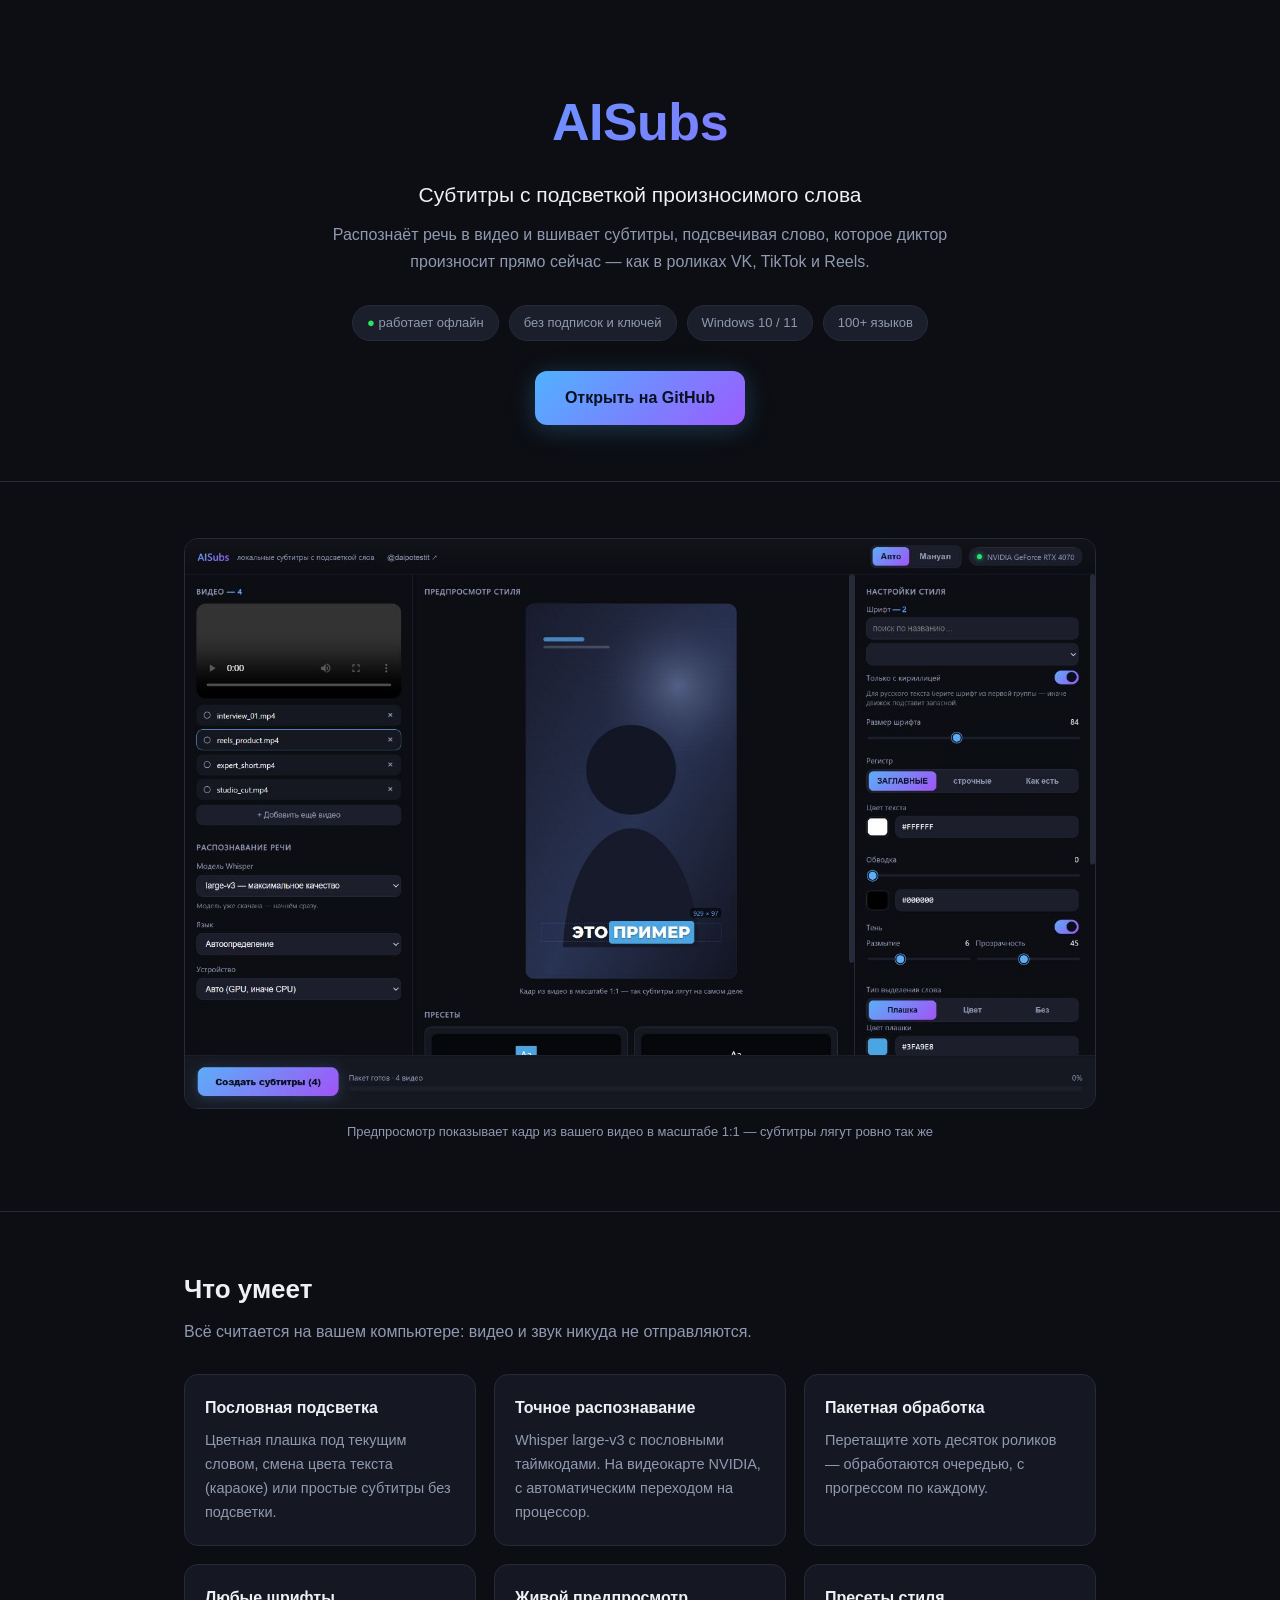
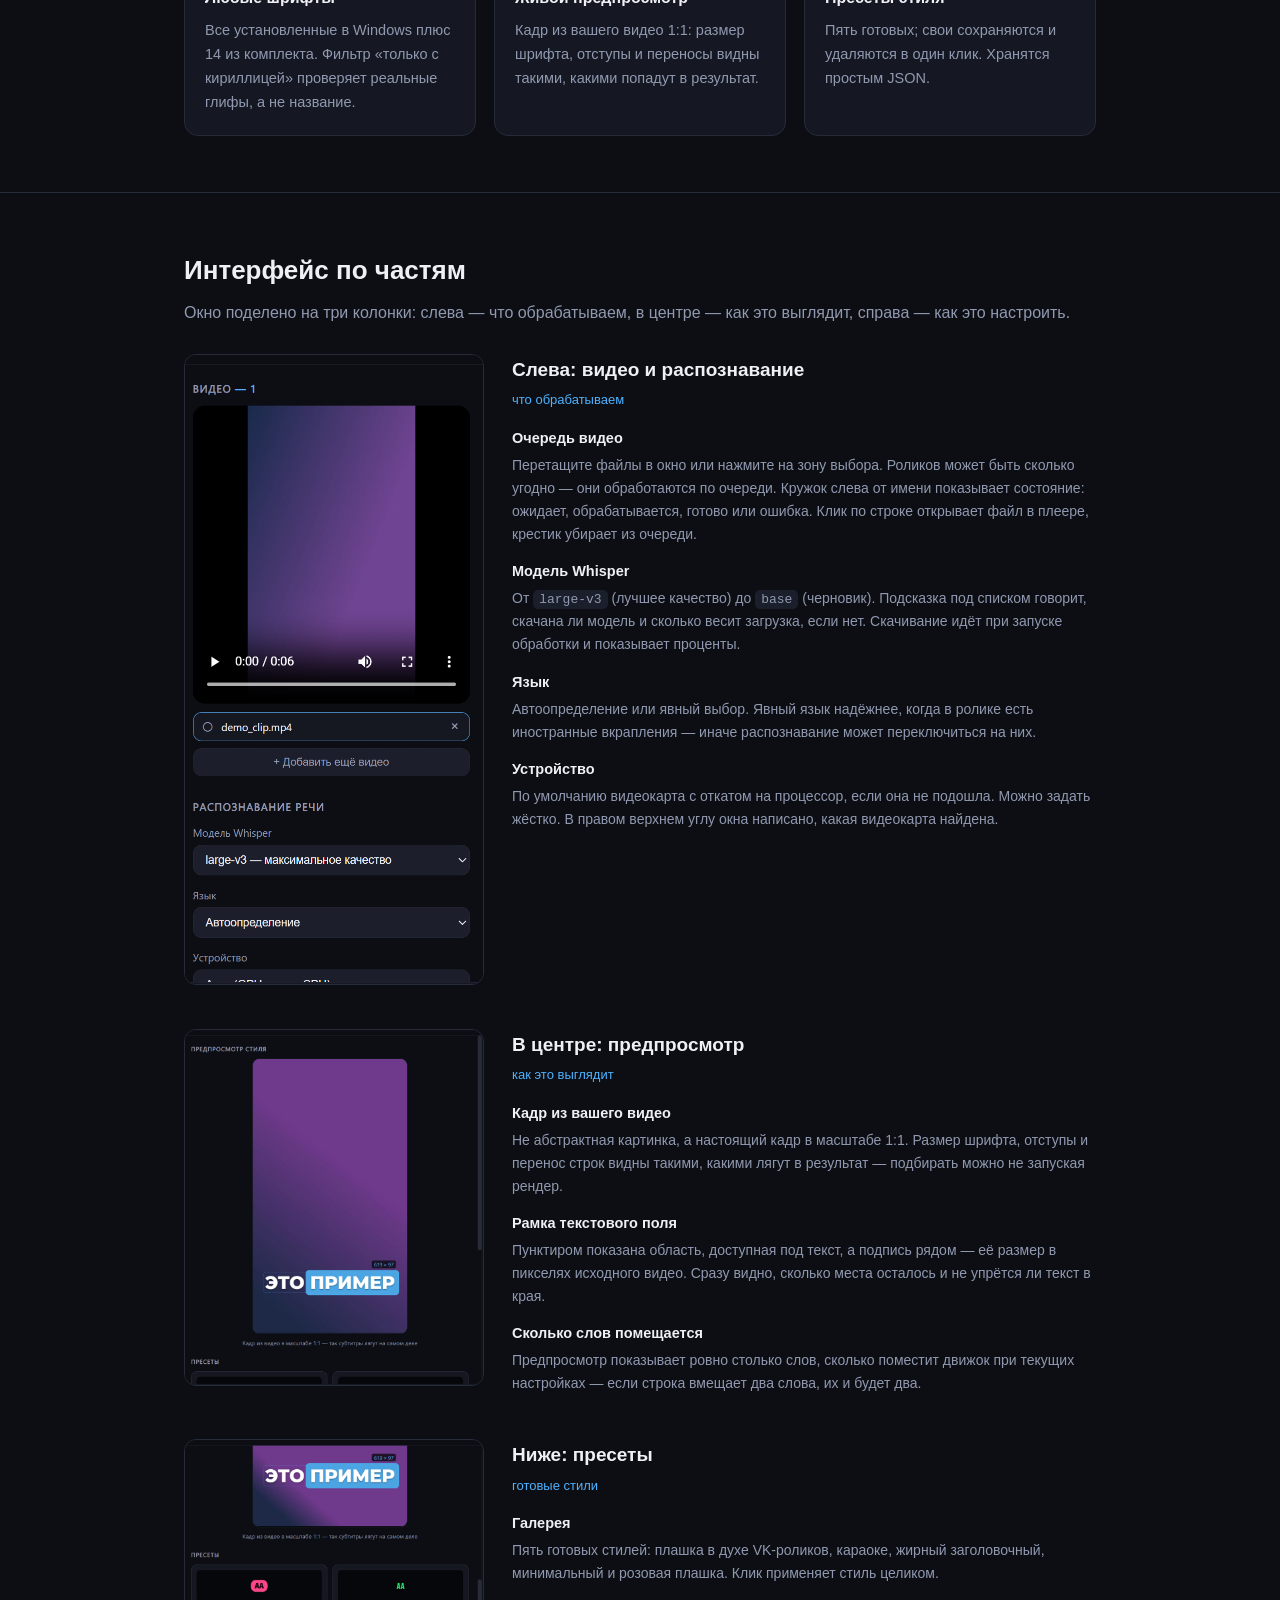
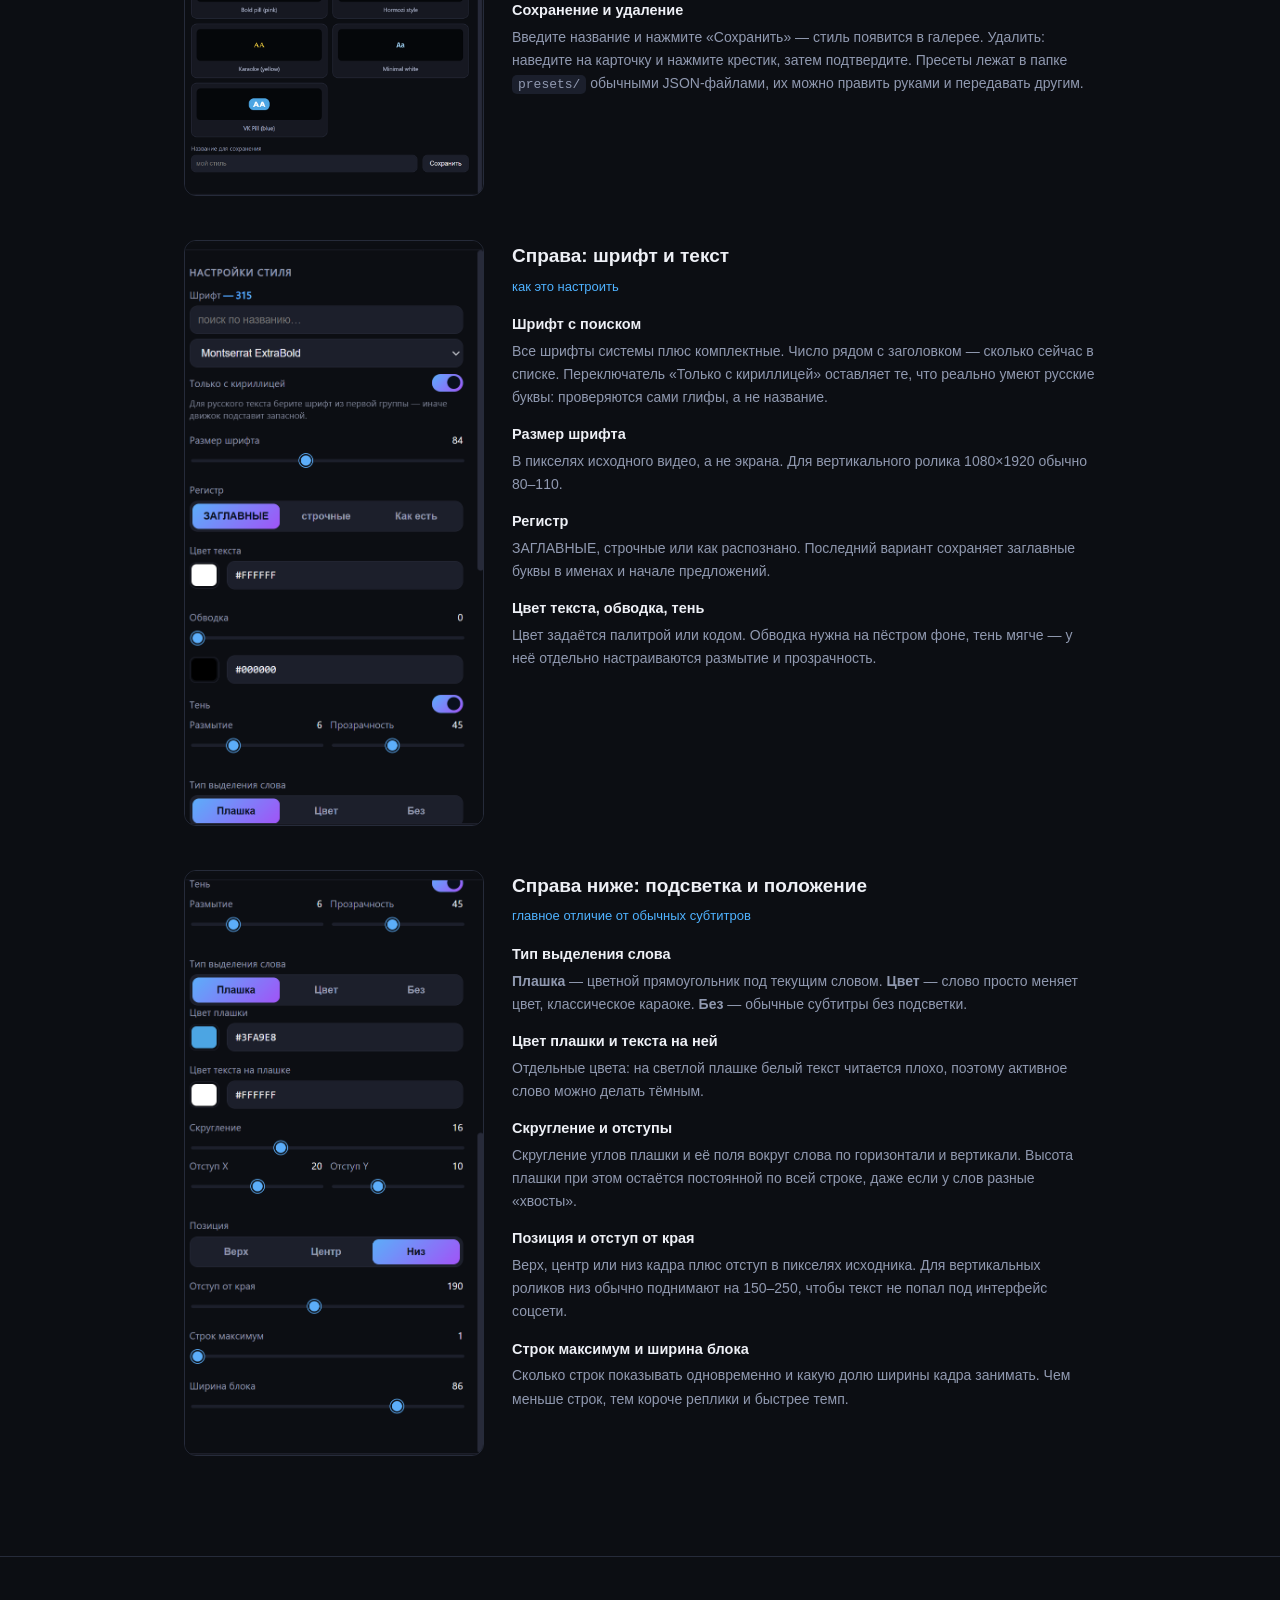
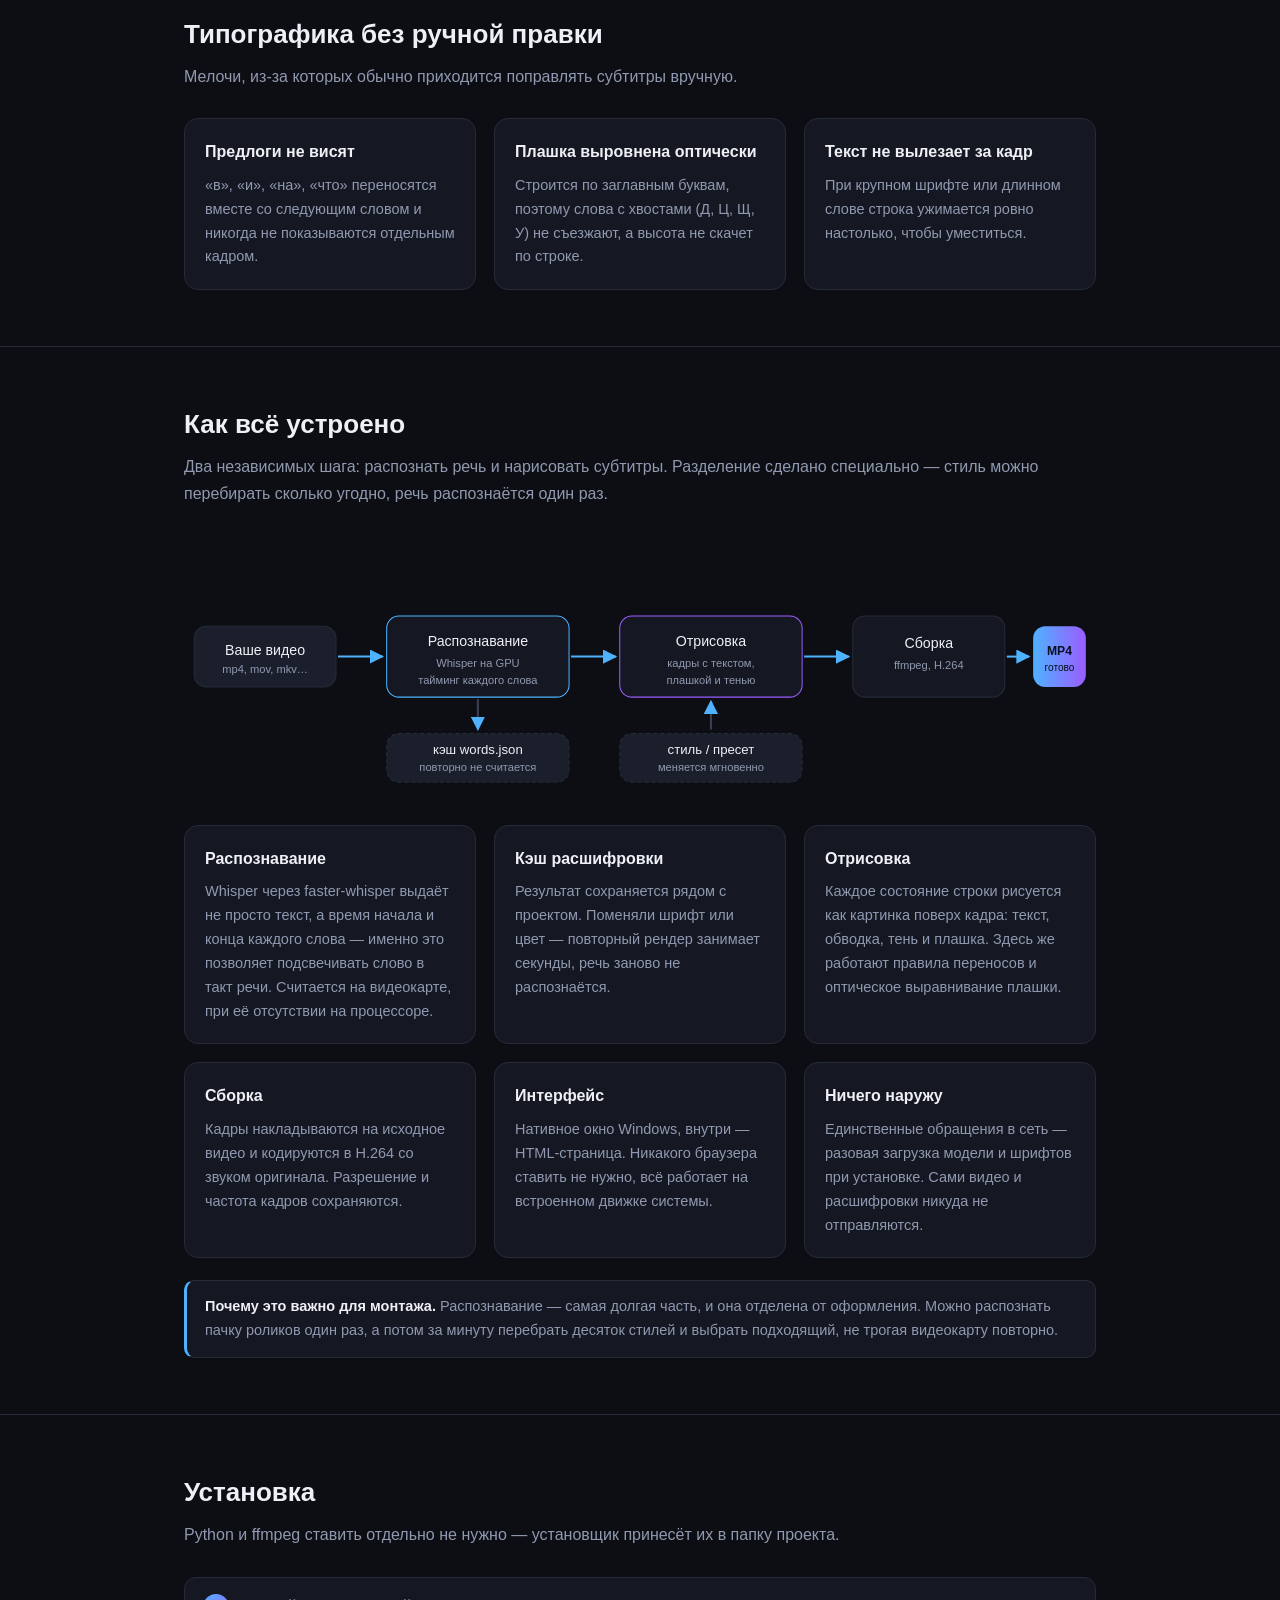
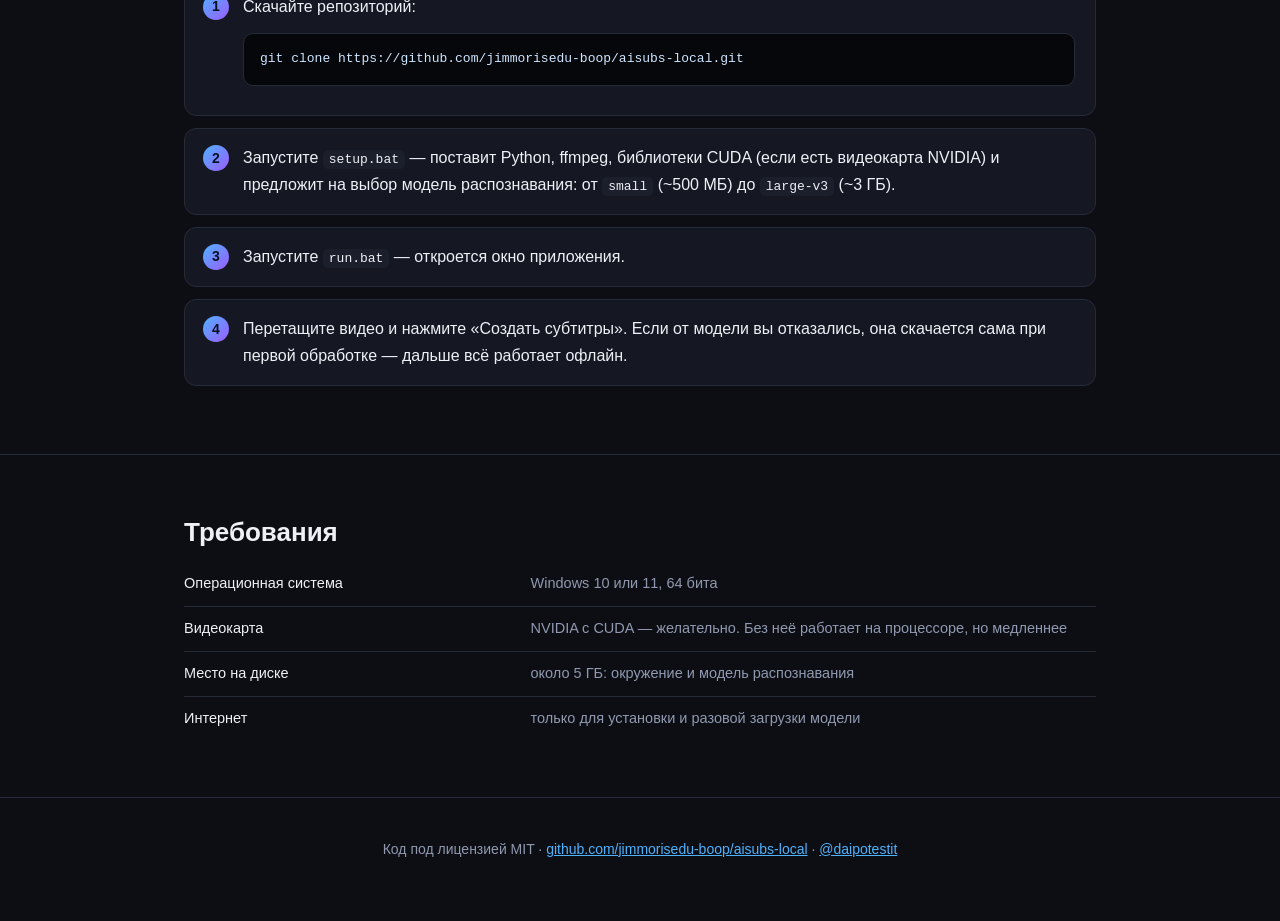
==== commit a53a0921: "docs: restore pre-modes landing" ====
--- a/docs/index.html
+++ b/docs/index.html
@@ -1,104 +1,474 @@
-<!doctype html>
+<!DOCTYPE html>
 <html lang="ru">
 <head>
-  <meta charset="utf-8">
-  <meta name="viewport" content="width=device-width, initial-scale=1, viewport-fit=cover">
-  <meta name="description" content="AISubs — локальное Windows-приложение для пакетного создания субтитров в режимах Auto и Manual.">
-  <title>AISubs — локальные пакетные субтитры</title>
-  <link rel="stylesheet" href="tokens.css">
-  <link rel="stylesheet" href="landing.css">
+<meta charset="UTF-8">
+<meta name="viewport" content="width=device-width, initial-scale=1">
+<title>AISubs — локальные субтитры с подсветкой слов</title>
+<meta name="description" content="Приложение для Windows: распознаёт речь и вшивает субтитры с подсветкой произносимого слова. Работает офлайн, без подписок.">
+<style>
+:root{
+  --bg:#0c0e13; --panel:#151822; --panel-2:#1b1f2c; --border:#262b3a;
+  --text:#eef0f6; --dim:#9099b0; --accent:#4fb2ff; --accent-2:#9b5cff;
+  --grad:linear-gradient(135deg,#4fb2ff,#9b5cff); --good:#2be55b;
+}
+*{box-sizing:border-box}
+body{
+  margin:0; background:var(--bg); color:var(--text);
+  font-family:-apple-system,"Segoe UI",Roboto,sans-serif; line-height:1.65;
+}
+a{color:var(--accent)}
+.wrap{max-width:960px; margin:0 auto; padding:0 24px}
+
+header{padding:80px 0 56px; text-align:center; border-bottom:1px solid var(--border)}
+.logo{
+  font-size:52px; font-weight:800; letter-spacing:-.5px; margin:0 0 12px;
+  background:var(--grad); -webkit-background-clip:text; background-clip:text; color:transparent;
+}
+.tagline{font-size:21px; color:var(--text); margin:0 0 10px}
+.sub{color:var(--dim); max-width:620px; margin:0 auto 30px}
+.badges{display:flex; gap:10px; justify-content:center; flex-wrap:wrap; margin-bottom:30px}
+.badge{
+  background:var(--panel-2); border:1px solid var(--border); color:var(--dim);
+  padding:6px 14px; border-radius:999px; font-size:13px;
+}
+.badge b{color:var(--good); font-weight:600}
+.cta{
+  display:inline-block; background:var(--grad); color:#08111f; font-weight:800;
+  padding:14px 30px; border-radius:12px; text-decoration:none; font-size:16px;
+  box-shadow:0 4px 24px rgba(79,178,255,.25);
+}
+.cta:hover{filter:brightness(1.08)}
+
+section{padding:56px 0; border-bottom:1px solid var(--border)}
+h2{font-size:26px; margin:0 0 8px}
+.lead{color:var(--dim); margin:0 0 28px}
+
+.shot{width:100%; border-radius:14px; border:1px solid var(--border); display:block}
+.caption{text-align:center; color:var(--dim); font-size:13px; margin-top:12px}
+
+.grid{display:grid; grid-template-columns:repeat(auto-fit,minmax(260px,1fr)); gap:18px}
+.card{background:var(--panel); border:1px solid var(--border); border-radius:14px; padding:20px}
+.card h3{margin:0 0 8px; font-size:16px}
+.card p{margin:0; color:var(--dim); font-size:14.5px}
+
+ol.steps{counter-reset:s; list-style:none; padding:0; margin:0}
+ol.steps li{
+  counter-increment:s; background:var(--panel); border:1px solid var(--border);
+  border-radius:12px; padding:16px 20px 16px 58px; margin-bottom:12px; position:relative;
+}
+ol.steps li::before{
+  content:counter(s); position:absolute; left:18px; top:16px;
+  width:26px; height:26px; border-radius:50%; background:var(--grad); color:#08111f;
+  font-weight:800; font-size:14px; display:flex; align-items:center; justify-content:center;
+}
+code, pre{font-family:ui-monospace,Consolas,monospace}
+pre{
+  background:#05070a; border:1px solid var(--border); border-radius:10px;
+  padding:14px 16px; overflow-x:auto; font-size:13.5px; color:#cfe6ff;
+}
+code{background:var(--panel-2); padding:2px 6px; border-radius:5px; font-size:13px}
+pre code{background:none; padding:0}
+
+table{width:100%; border-collapse:collapse; font-size:14.5px}
+td{padding:10px 0; border-bottom:1px solid var(--border); color:var(--dim)}
+td:first-child{color:var(--text); width:38%}
+tr:last-child td{border-bottom:none}
+
+/* panel walkthrough */
+.panel{
+  display:grid; grid-template-columns:minmax(0,300px) 1fr; gap:28px;
+  align-items:start; margin-bottom:44px;
+}
+.panel img{
+  width:100%; border-radius:12px; border:1px solid var(--border); display:block;
+}
+.panel h3{margin:0 0 4px; font-size:19px}
+.panel .role{color:var(--accent); font-size:13px; margin:0 0 16px}
+dl{margin:0}
+dt{color:var(--text); font-weight:600; font-size:14.5px; margin-top:14px}
+dt:first-child{margin-top:0}
+dd{margin:3px 0 0; color:var(--dim); font-size:14px}
+@media (max-width:720px){
+  .panel{grid-template-columns:1fr}
+  .panel img{max-width:320px; margin:0 auto}
+}
+
+/* pipeline diagram */
+.flow{width:100%; height:auto; display:block; margin:8px 0 26px}
+.flow text{font-family:-apple-system,"Segoe UI",sans-serif}
+.note{
+  background:var(--panel); border:1px solid var(--border); border-left:3px solid var(--accent);
+  border-radius:10px; padding:14px 18px; color:var(--dim); font-size:14.5px; margin-top:22px;
+}
+.note b{color:var(--text)}
+
+footer{padding:40px 0 60px; text-align:center; color:var(--dim); font-size:14px}
+</style>
 </head>
 <body>
-  <header class="page-shell overview" id="overview">
-    <nav class="site-nav" aria-label="Основная навигация">
-      <a class="wordmark" href="#overview" aria-label="AISubs — начало страницы">AISubs</a>
-      <ul class="nav-links">
-        <li><a href="https://github.com/jimmorisedu-boop/aisubs-local">GitHub</a></li>
-        <li><a href="https://github.com/jimmorisedu-boop/aisubs-local#readme">README</a></li>
-      </ul>
-    </nav>
-
-    <div class="intro">
-      <h1>AISubs</h1>
-      <p class="lede">Локальное Windows-приложение для пакетного создания субтитров с режимами Auto и Manual.</p>
-      <ul class="fact-line" aria-label="Краткие характеристики">
-        <li>Windows 10/11</li>
-        <li>локальная обработка</li>
-        <li>CPU / CUDA</li>
-        <li>faster-whisper + ffmpeg</li>
-      </ul>
-      <div class="primary-links" aria-label="Ссылки проекта">
-        <a href="https://github.com/jimmorisedu-boop/aisubs-local">GitHub ↗</a>
-        <a href="https://github.com/jimmorisedu-boop/aisubs-local#установка">Установка ↗</a>
-        <a href="https://t.me/daipotestit">@daipotestit ↗</a>
-      </div>
-    </div>
-
-    <figure class="product-capture">
-      <img src="screenshot.png" width="1440" height="900" fetchpriority="high" alt="Auto Mode AISubs: пакетная очередь видео, предпросмотр и настройки субтитров">
-      <figcaption>Auto Mode: очередь файлов и параметры рендера.</figcaption>
-    </figure>
-  </header>
-
-  <main class="page-shell technical-document">
-    <section id="modes" aria-labelledby="modes-title">
-      <h2 id="modes-title">Режимы обработки</h2>
-      <p>Auto выполняет весь пакет без промежуточной проверки. Manual добавляет проверку текста и таймингов перед рендером; этот этап не обязателен для Auto.</p>
-      <div class="table-wrap">
-        <table class="mode-table">
-          <thead>
-            <tr>
-              <th scope="col">Режим</th>
-              <th scope="col">Назначение</th>
-              <th scope="col">Процесс</th>
-            </tr>
-          </thead>
-          <tbody>
-            <tr>
-              <th scope="row" data-label="Режим">Auto</th>
-              <td data-label="Назначение">Обработка пакета без промежуточной проверки.</td>
-              <td data-label="Процесс">Добавить файлы → запустить → получить результаты.</td>
-            </tr>
-            <tr>
-              <th scope="row" data-label="Режим">Manual</th>
-              <td data-label="Назначение">Проверка текста и таймингов до пакетного рендера.</td>
-              <td data-label="Процесс">Распознать → проверить и одобрить → отрендерить одобренное.</td>
-            </tr>
-          </tbody>
-        </table>
-      </div>
-    </section>
-
-    <section id="specs" aria-labelledby="specs-title">
-      <h2 id="specs-title">Технические характеристики</h2>
-      <dl class="spec-list">
-        <div><dt>ОС</dt><dd>Windows 10/11, 64-bit.</dd></div>
-        <div><dt>Распознавание</dt><dd>faster-whisper с пословными таймкодами.</dd></div>
-        <div><dt>Вычисления</dt><dd>NVIDIA CUDA при наличии; автоматический переход на CPU.</dd></div>
-        <div><dt>Видео</dt><dd>Локальная обработка и рендер через ffmpeg.</dd></div>
-        <div><dt>Данные</dt><dd>Исходники, транскрипты, кэш и результаты остаются на компьютере.</dd></div>
-        <div><dt>Manual</dt><dd>Черновики и ревизии сохраняются на диске и восстанавливаются после перезапуска.</dd></div>
-        <div><dt>Результаты</dt><dd>Если имя занято, создаётся новый файл без молчаливой перезаписи существующего.</dd></div>
-      </dl>
-    </section>
-
-    <section id="install" aria-labelledby="install-title">
-      <h2 id="install-title">Установка и запуск</h2>
-      <p><code>setup.bat</code> разворачивает портативный Python, ffmpeg и зависимости. Сеть требуется для установки и первой загрузки модели.</p>
-      <pre class="commands" aria-label="Команды установки и запуска"><code>setup.bat
-run.bat</code></pre>
-      <p><a class="text-link" href="https://github.com/jimmorisedu-boop/aisubs-local#установка">Полная инструкция в README ↗</a></p>
-    </section>
-  </main>
-
-  <footer class="page-shell site-footer" id="site-footer">
-    <span>AISubs · MIT</span>
-    <nav aria-label="Ссылки в подвале">
-      <a href="https://github.com/jimmorisedu-boop/aisubs-local">GitHub</a>
-      <a href="https://github.com/jimmorisedu-boop/aisubs-local#readme">README</a>
-      <a href="https://github.com/jimmorisedu-boop/aisubs-local/blob/main/LICENSE">MIT</a>
-      <a href="https://t.me/daipotestit">@daipotestit</a>
-    </nav>
-  </footer>
+
+<header>
+  <div class="wrap">
+    <h1 class="logo">AISubs</h1>
+    <p class="tagline">Субтитры с подсветкой произносимого слова</p>
+    <p class="sub">
+      Распознаёт речь в видео и вшивает субтитры, подсвечивая слово, которое
+      диктор произносит прямо сейчас — как в роликах VK, TikTok и Reels.
+    </p>
+    <div class="badges">
+      <span class="badge"><b>●</b> работает офлайн</span>
+      <span class="badge">без подписок и ключей</span>
+      <span class="badge">Windows 10 / 11</span>
+      <span class="badge">100+ языков</span>
+    </div>
+    <a class="cta" href="https://github.com/jimmorisedu-boop/aisubs-local">Открыть на GitHub</a>
+  </div>
+</header>
+
+<section>
+  <div class="wrap">
+    <img class="shot" src="screenshot.png" alt="Окно AISubs: очередь видео, предпросмотр на кадре, настройки стиля">
+    <p class="caption">Предпросмотр показывает кадр из вашего видео в масштабе 1:1 — субтитры лягут ровно так же</p>
+  </div>
+</section>
+
+<section>
+  <div class="wrap">
+    <h2>Что умеет</h2>
+    <p class="lead">Всё считается на вашем компьютере: видео и звук никуда не отправляются.</p>
+    <div class="grid">
+      <div class="card">
+        <h3>Пословная подсветка</h3>
+        <p>Цветная плашка под текущим словом, смена цвета текста (караоке) или простые субтитры без подсветки.</p>
+      </div>
+      <div class="card">
+        <h3>Точное распознавание</h3>
+        <p>Whisper large-v3 с пословными таймкодами. На видеокарте NVIDIA, с автоматическим переходом на процессор.</p>
+      </div>
+      <div class="card">
+        <h3>Пакетная обработка</h3>
+        <p>Перетащите хоть десяток роликов — обработаются очередью, с прогрессом по каждому.</p>
+      </div>
+      <div class="card">
+        <h3>Любые шрифты</h3>
+        <p>Все установленные в Windows плюс 14 из комплекта. Фильтр «только с кириллицей» проверяет реальные глифы, а не название.</p>
+      </div>
+      <div class="card">
+        <h3>Живой предпросмотр</h3>
+        <p>Кадр из вашего видео 1:1: размер шрифта, отступы и переносы видны такими, какими попадут в результат.</p>
+      </div>
+      <div class="card">
+        <h3>Пресеты стиля</h3>
+        <p>Пять готовых; свои сохраняются и удаляются в один клик. Хранятся простым JSON.</p>
+      </div>
+    </div>
+  </div>
+</section>
+
+<section>
+  <div class="wrap">
+    <h2>Интерфейс по частям</h2>
+    <p class="lead">Окно поделено на три колонки: слева — что обрабатываем,
+       в центре — как это выглядит, справа — как это настроить.</p>
+
+    <div class="panel">
+      <img src="ui-input.png" alt="Левая панель: очередь видео и настройки распознавания">
+      <div>
+        <h3>Слева: видео и распознавание</h3>
+        <p class="role">что обрабатываем</p>
+        <dl>
+          <dt>Очередь видео</dt>
+          <dd>Перетащите файлы в окно или нажмите на зону выбора. Роликов может
+              быть сколько угодно — они обработаются по очереди. Кружок слева от
+              имени показывает состояние: ожидает, обрабатывается, готово или
+              ошибка. Клик по строке открывает файл в плеере, крестик убирает
+              из очереди.</dd>
+
+          <dt>Модель Whisper</dt>
+          <dd>От <code>large-v3</code> (лучшее качество) до <code>base</code>
+              (черновик). Подсказка под списком говорит, скачана ли модель и
+              сколько весит загрузка, если нет. Скачивание идёт при запуске
+              обработки и показывает проценты.</dd>
+
+          <dt>Язык</dt>
+          <dd>Автоопределение или явный выбор. Явный язык надёжнее, когда в
+              ролике есть иностранные вкрапления — иначе распознавание может
+              переключиться на них.</dd>
+
+          <dt>Устройство</dt>
+          <dd>По умолчанию видеокарта с откатом на процессор, если она не
+              подошла. Можно задать жёстко. В правом верхнем углу окна написано,
+              какая видеокарта найдена.</dd>
+        </dl>
+      </div>
+    </div>
+
+    <div class="panel">
+      <img src="ui-preview.png" alt="Центральная панель: предпросмотр на кадре видео">
+      <div>
+        <h3>В центре: предпросмотр</h3>
+        <p class="role">как это выглядит</p>
+        <dl>
+          <dt>Кадр из вашего видео</dt>
+          <dd>Не абстрактная картинка, а настоящий кадр в масштабе 1:1. Размер
+              шрифта, отступы и перенос строк видны такими, какими лягут в
+              результат — подбирать можно не запуская рендер.</dd>
+
+          <dt>Рамка текстового поля</dt>
+          <dd>Пунктиром показана область, доступная под текст, а подпись рядом —
+              её размер в пикселях исходного видео. Сразу видно, сколько места
+              осталось и не упрётся ли текст в края.</dd>
+
+          <dt>Сколько слов помещается</dt>
+          <dd>Предпросмотр показывает ровно столько слов, сколько поместит
+              движок при текущих настройках — если строка вмещает два слова, их
+              и будет два.</dd>
+        </dl>
+      </div>
+    </div>
+
+    <div class="panel">
+      <img src="ui-presets.png" alt="Галерея пресетов и поле сохранения">
+      <div>
+        <h3>Ниже: пресеты</h3>
+        <p class="role">готовые стили</p>
+        <dl>
+          <dt>Галерея</dt>
+          <dd>Пять готовых стилей: плашка в духе VK-роликов, караоке, жирный
+              заголовочный, минимальный и розовая плашка. Клик применяет стиль
+              целиком.</dd>
+
+          <dt>Сохранение и удаление</dt>
+          <dd>Введите название и нажмите «Сохранить» — стиль появится в галерее.
+              Удалить: наведите на карточку и нажмите крестик, затем
+              подтвердите. Пресеты лежат в папке <code>presets/</code> обычными
+              JSON-файлами, их можно править руками и передавать другим.</dd>
+        </dl>
+      </div>
+    </div>
+
+    <div class="panel">
+      <img src="ui-style.png" alt="Правая панель: шрифт, размер, регистр, цвет, обводка, тень">
+      <div>
+        <h3>Справа: шрифт и текст</h3>
+        <p class="role">как это настроить</p>
+        <dl>
+          <dt>Шрифт с поиском</dt>
+          <dd>Все шрифты системы плюс комплектные. Число рядом с заголовком —
+              сколько сейчас в списке. Переключатель «Только с кириллицей»
+              оставляет те, что реально умеют русские буквы: проверяются сами
+              глифы, а не название.</dd>
+
+          <dt>Размер шрифта</dt>
+          <dd>В пикселях исходного видео, а не экрана. Для вертикального ролика
+              1080×1920 обычно 80–110.</dd>
+
+          <dt>Регистр</dt>
+          <dd>ЗАГЛАВНЫЕ, строчные или как распознано. Последний вариант
+              сохраняет заглавные буквы в именах и начале предложений.</dd>
+
+          <dt>Цвет текста, обводка, тень</dt>
+          <dd>Цвет задаётся палитрой или кодом. Обводка нужна на пёстром фоне,
+              тень мягче — у неё отдельно настраиваются размытие и
+              прозрачность.</dd>
+        </dl>
+      </div>
+    </div>
+
+    <div class="panel">
+      <img src="ui-style-2.png" alt="Настройки подсветки слова и положения блока">
+      <div>
+        <h3>Справа ниже: подсветка и положение</h3>
+        <p class="role">главное отличие от обычных субтитров</p>
+        <dl>
+          <dt>Тип выделения слова</dt>
+          <dd><b>Плашка</b> — цветной прямоугольник под текущим словом.
+              <b>Цвет</b> — слово просто меняет цвет, классическое караоке.
+              <b>Без</b> — обычные субтитры без подсветки.</dd>
+
+          <dt>Цвет плашки и текста на ней</dt>
+          <dd>Отдельные цвета: на светлой плашке белый текст читается плохо,
+              поэтому активное слово можно делать тёмным.</dd>
+
+          <dt>Скругление и отступы</dt>
+          <dd>Скругление углов плашки и её поля вокруг слова по горизонтали и
+              вертикали. Высота плашки при этом остаётся постоянной по всей
+              строке, даже если у слов разные «хвосты».</dd>
+
+          <dt>Позиция и отступ от края</dt>
+          <dd>Верх, центр или низ кадра плюс отступ в пикселях исходника. Для
+              вертикальных роликов низ обычно поднимают на 150–250, чтобы текст
+              не попал под интерфейс соцсети.</dd>
+
+          <dt>Строк максимум и ширина блока</dt>
+          <dd>Сколько строк показывать одновременно и какую долю ширины кадра
+              занимать. Чем меньше строк, тем короче реплики и быстрее темп.</dd>
+        </dl>
+      </div>
+    </div>
+  </div>
+</section>
+
+<section>
+  <div class="wrap">
+    <h2>Типографика без ручной правки</h2>
+    <p class="lead">Мелочи, из-за которых обычно приходится поправлять субтитры вручную.</p>
+    <div class="grid">
+      <div class="card">
+        <h3>Предлоги не висят</h3>
+        <p>«в», «и», «на», «что» переносятся вместе со следующим словом и никогда не показываются отдельным кадром.</p>
+      </div>
+      <div class="card">
+        <h3>Плашка выровнена оптически</h3>
+        <p>Строится по заглавным буквам, поэтому слова с хвостами (Д, Ц, Щ, У) не съезжают, а высота не скачет по строке.</p>
+      </div>
+      <div class="card">
+        <h3>Текст не вылезает за кадр</h3>
+        <p>При крупном шрифте или длинном слове строка ужимается ровно настолько, чтобы уместиться.</p>
+      </div>
+    </div>
+  </div>
+</section>
+
+<section>
+  <div class="wrap">
+    <h2>Как всё устроено</h2>
+    <p class="lead">Два независимых шага: распознать речь и нарисовать субтитры.
+       Разделение сделано специально — стиль можно перебирать сколько угодно,
+       речь распознаётся один раз.</p>
+
+    <svg class="flow" viewBox="0 0 900 260" xmlns="http://www.w3.org/2000/svg" role="img"
+         aria-label="Схема: видео идёт в распознавание речи, результат кэшируется, затем отрисовка субтитров и сборка видео">
+      <defs>
+        <marker id="arrow" viewBox="0 0 10 10" refX="9" refY="5" markerWidth="7" markerHeight="7" orient="auto">
+          <path d="M0,0 L10,5 L0,10 z" fill="#4fb2ff"/>
+        </marker>
+        <linearGradient id="g1" x1="0" y1="0" x2="1" y2="0">
+          <stop offset="0%" stop-color="#4fb2ff"/><stop offset="100%" stop-color="#9b5cff"/>
+        </linearGradient>
+      </defs>
+
+      <rect x="10" y="90" width="140" height="60" rx="12" fill="#1b1f2c" stroke="#262b3a"/>
+      <text x="80" y="118" fill="#eef0f6" font-size="14" text-anchor="middle">Ваше видео</text>
+      <text x="80" y="136" fill="#9099b0" font-size="11" text-anchor="middle">mp4, mov, mkv…</text>
+
+      <rect x="200" y="80" width="180" height="80" rx="12" fill="#151822" stroke="#4fb2ff"/>
+      <text x="290" y="110" fill="#eef0f6" font-size="14" text-anchor="middle">Распознавание</text>
+      <text x="290" y="130" fill="#9099b0" font-size="11" text-anchor="middle">Whisper на GPU</text>
+      <text x="290" y="147" fill="#9099b0" font-size="11" text-anchor="middle">тайминг каждого слова</text>
+
+      <rect x="200" y="196" width="180" height="48" rx="12" fill="#1b1f2c" stroke="#262b3a" stroke-dasharray="4 3"/>
+      <text x="290" y="216" fill="#eef0f6" font-size="13" text-anchor="middle">кэш words.json</text>
+      <text x="290" y="233" fill="#9099b0" font-size="11" text-anchor="middle">повторно не считается</text>
+
+      <rect x="430" y="80" width="180" height="80" rx="12" fill="#151822" stroke="#9b5cff"/>
+      <text x="520" y="110" fill="#eef0f6" font-size="14" text-anchor="middle">Отрисовка</text>
+      <text x="520" y="130" fill="#9099b0" font-size="11" text-anchor="middle">кадры с текстом,</text>
+      <text x="520" y="147" fill="#9099b0" font-size="11" text-anchor="middle">плашкой и тенью</text>
+
+      <rect x="430" y="196" width="180" height="48" rx="12" fill="#1b1f2c" stroke="#262b3a" stroke-dasharray="4 3"/>
+      <text x="520" y="216" fill="#eef0f6" font-size="13" text-anchor="middle">стиль / пресет</text>
+      <text x="520" y="233" fill="#9099b0" font-size="11" text-anchor="middle">меняется мгновенно</text>
+
+      <rect x="660" y="80" width="150" height="80" rx="12" fill="#151822" stroke="#262b3a"/>
+      <text x="735" y="112" fill="#eef0f6" font-size="14" text-anchor="middle">Сборка</text>
+      <text x="735" y="132" fill="#9099b0" font-size="11" text-anchor="middle">ffmpeg, H.264</text>
+
+      <rect x="838" y="90" width="52" height="60" rx="12" fill="url(#g1)"/>
+      <text x="864" y="118" fill="#08111f" font-size="12" font-weight="700" text-anchor="middle">MP4</text>
+      <text x="864" y="134" fill="#08111f" font-size="10" text-anchor="middle">готово</text>
+
+      <line x1="152" y1="120" x2="196" y2="120" stroke="#4fb2ff" stroke-width="2" marker-end="url(#arrow)"/>
+      <line x1="382" y1="120" x2="426" y2="120" stroke="#4fb2ff" stroke-width="2" marker-end="url(#arrow)"/>
+      <line x1="612" y1="120" x2="656" y2="120" stroke="#4fb2ff" stroke-width="2" marker-end="url(#arrow)"/>
+      <line x1="812" y1="120" x2="834" y2="120" stroke="#4fb2ff" stroke-width="2" marker-end="url(#arrow)"/>
+      <line x1="290" y1="162" x2="290" y2="192" stroke="#3a4155" stroke-width="2" marker-end="url(#arrow)"/>
+      <line x1="520" y1="192" x2="520" y2="164" stroke="#3a4155" stroke-width="2" marker-end="url(#arrow)"/>
+    </svg>
+
+    <div class="grid">
+      <div class="card">
+        <h3>Распознавание</h3>
+        <p>Whisper через faster-whisper выдаёт не просто текст, а время начала и
+           конца каждого слова — именно это позволяет подсвечивать слово в такт
+           речи. Считается на видеокарте, при её отсутствии на процессоре.</p>
+      </div>
+      <div class="card">
+        <h3>Кэш расшифровки</h3>
+        <p>Результат сохраняется рядом с проектом. Поменяли шрифт или цвет —
+           повторный рендер занимает секунды, речь заново не распознаётся.</p>
+      </div>
+      <div class="card">
+        <h3>Отрисовка</h3>
+        <p>Каждое состояние строки рисуется как картинка поверх кадра: текст,
+           обводка, тень и плашка. Здесь же работают правила переносов и
+           оптическое выравнивание плашки.</p>
+      </div>
+      <div class="card">
+        <h3>Сборка</h3>
+        <p>Кадры накладываются на исходное видео и кодируются в H.264 со звуком
+           оригинала. Разрешение и частота кадров сохраняются.</p>
+      </div>
+      <div class="card">
+        <h3>Интерфейс</h3>
+        <p>Нативное окно Windows, внутри — HTML-страница. Никакого браузера
+           ставить не нужно, всё работает на встроенном движке системы.</p>
+      </div>
+      <div class="card">
+        <h3>Ничего наружу</h3>
+        <p>Единственные обращения в сеть — разовая загрузка модели и шрифтов при
+           установке. Сами видео и расшифровки никуда не отправляются.</p>
+      </div>
+    </div>
+
+    <div class="note">
+      <b>Почему это важно для монтажа.</b> Распознавание — самая долгая часть, и
+      она отделена от оформления. Можно распознать пачку роликов один раз, а
+      потом за минуту перебрать десяток стилей и выбрать подходящий, не трогая
+      видеокарту повторно.
+    </div>
+  </div>
+</section>
+
+<section>
+  <div class="wrap">
+    <h2>Установка</h2>
+    <p class="lead">Python и ffmpeg ставить отдельно не нужно — установщик принесёт их в папку проекта.</p>
+    <ol class="steps">
+      <li>Скачайте репозиторий:
+        <pre><code>git clone https://github.com/jimmorisedu-boop/aisubs-local.git</code></pre>
+      </li>
+      <li>Запустите <code>setup.bat</code> — поставит Python, ffmpeg, библиотеки
+          CUDA (если есть видеокарта NVIDIA) и предложит на выбор модель
+          распознавания: от <code>small</code> (~500 МБ) до
+          <code>large-v3</code> (~3 ГБ).</li>
+      <li>Запустите <code>run.bat</code> — откроется окно приложения.</li>
+      <li>Перетащите видео и нажмите «Создать субтитры». Если от модели вы
+          отказались, она скачается сама при первой обработке — дальше всё
+          работает офлайн.</li>
+    </ol>
+  </div>
+</section>
+
+<section>
+  <div class="wrap">
+    <h2>Требования</h2>
+    <table>
+      <tr><td>Операционная система</td><td>Windows 10 или 11, 64 бита</td></tr>
+      <tr><td>Видеокарта</td><td>NVIDIA с CUDA — желательно. Без неё работает на процессоре, но медленнее</td></tr>
+      <tr><td>Место на диске</td><td>около 5 ГБ: окружение и модель распознавания</td></tr>
+      <tr><td>Интернет</td><td>только для установки и разовой загрузки модели</td></tr>
+    </table>
+  </div>
+</section>
+
+<footer>
+  <div class="wrap">
+    Код под лицензией MIT ·
+    <a href="https://github.com/jimmorisedu-boop/aisubs-local">github.com/jimmorisedu-boop/aisubs-local</a>
+    · <a href="https://t.me/daipotestit">@daipotestit</a>
+  </div>
+</footer>
+
 </body>
 </html>
